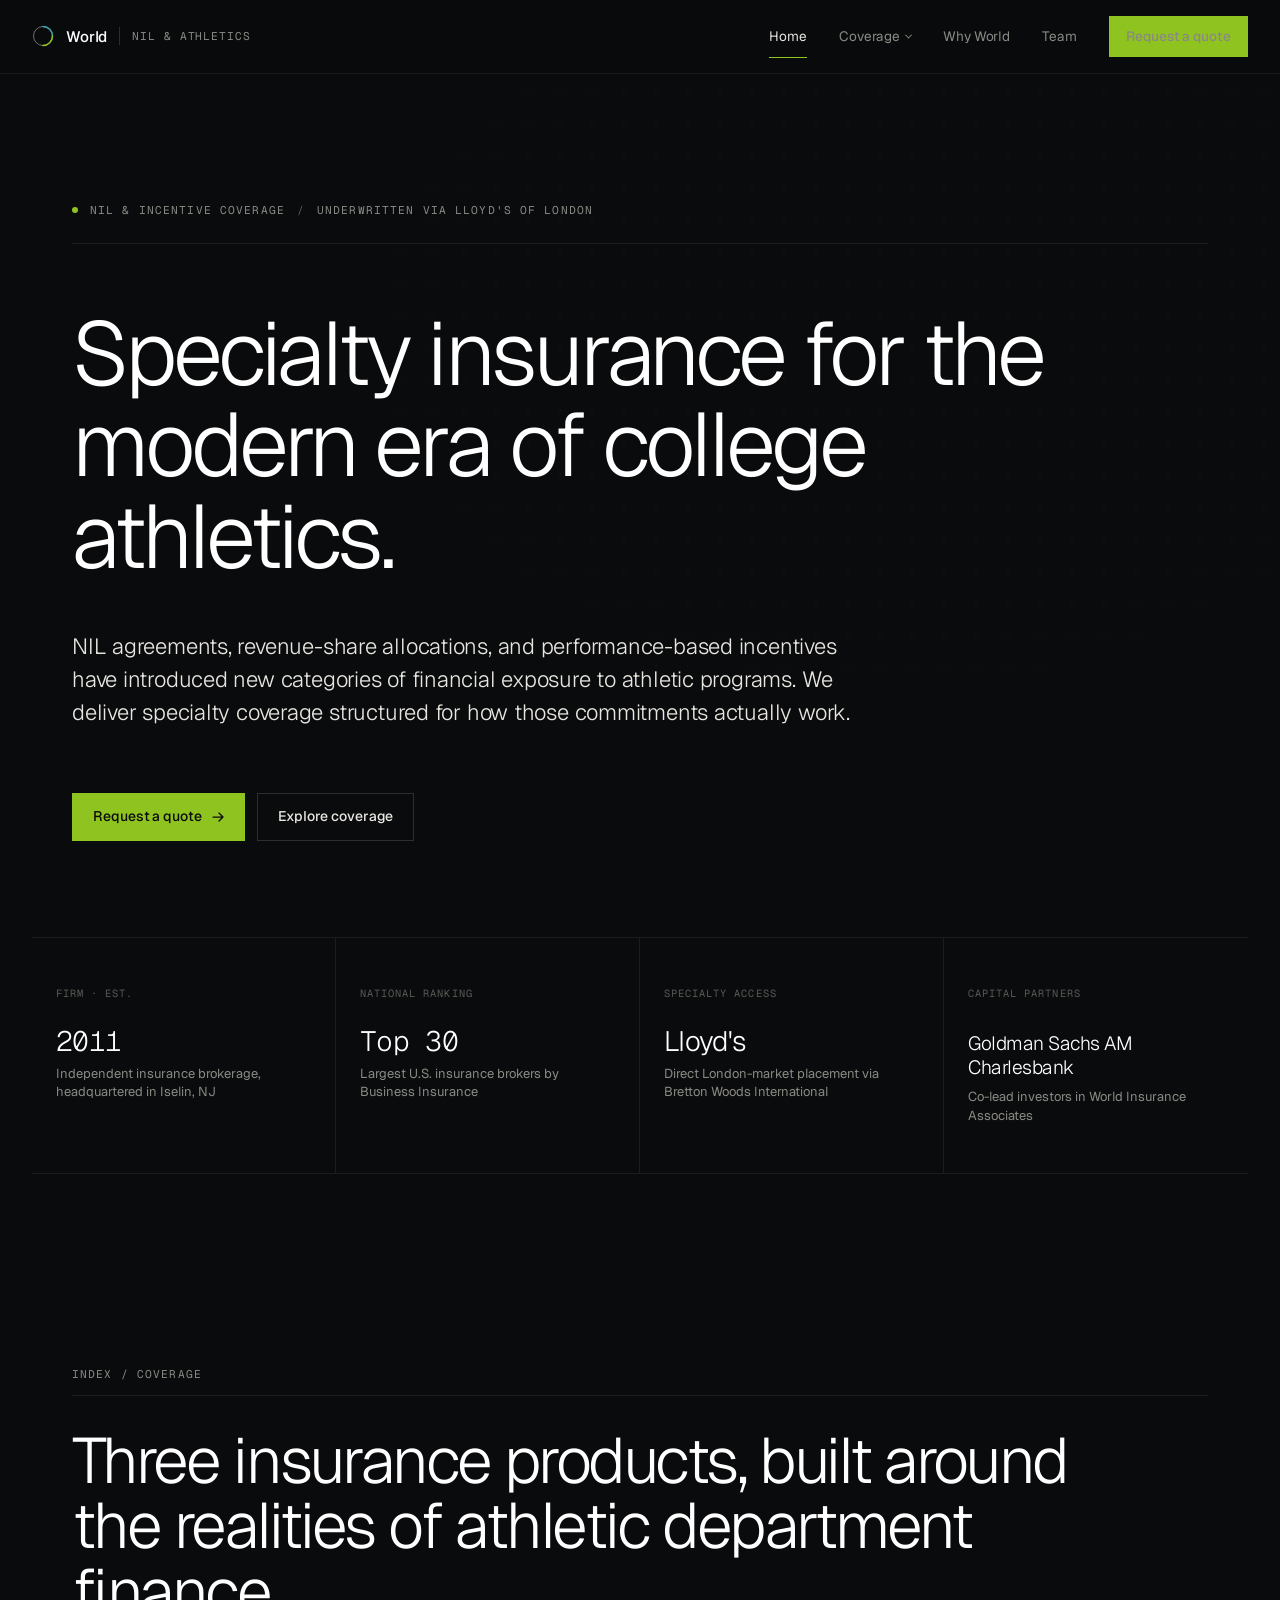
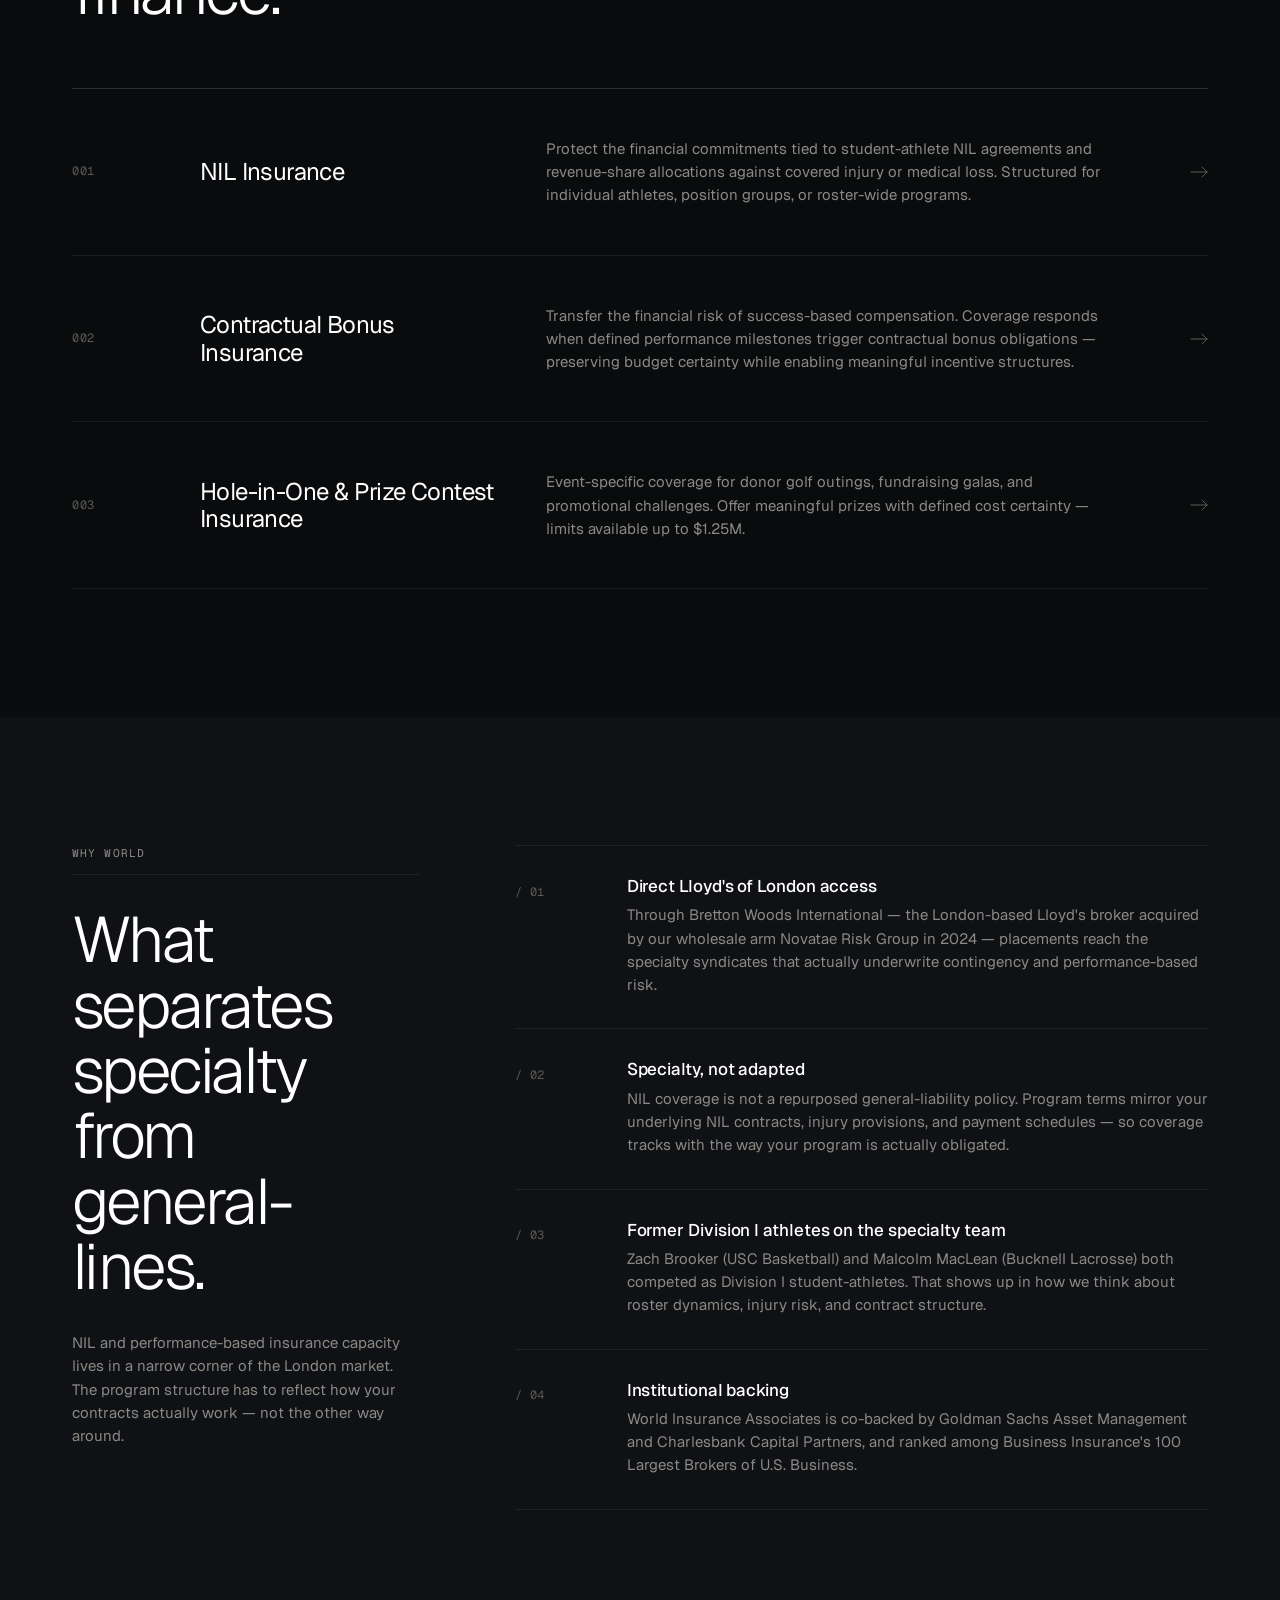
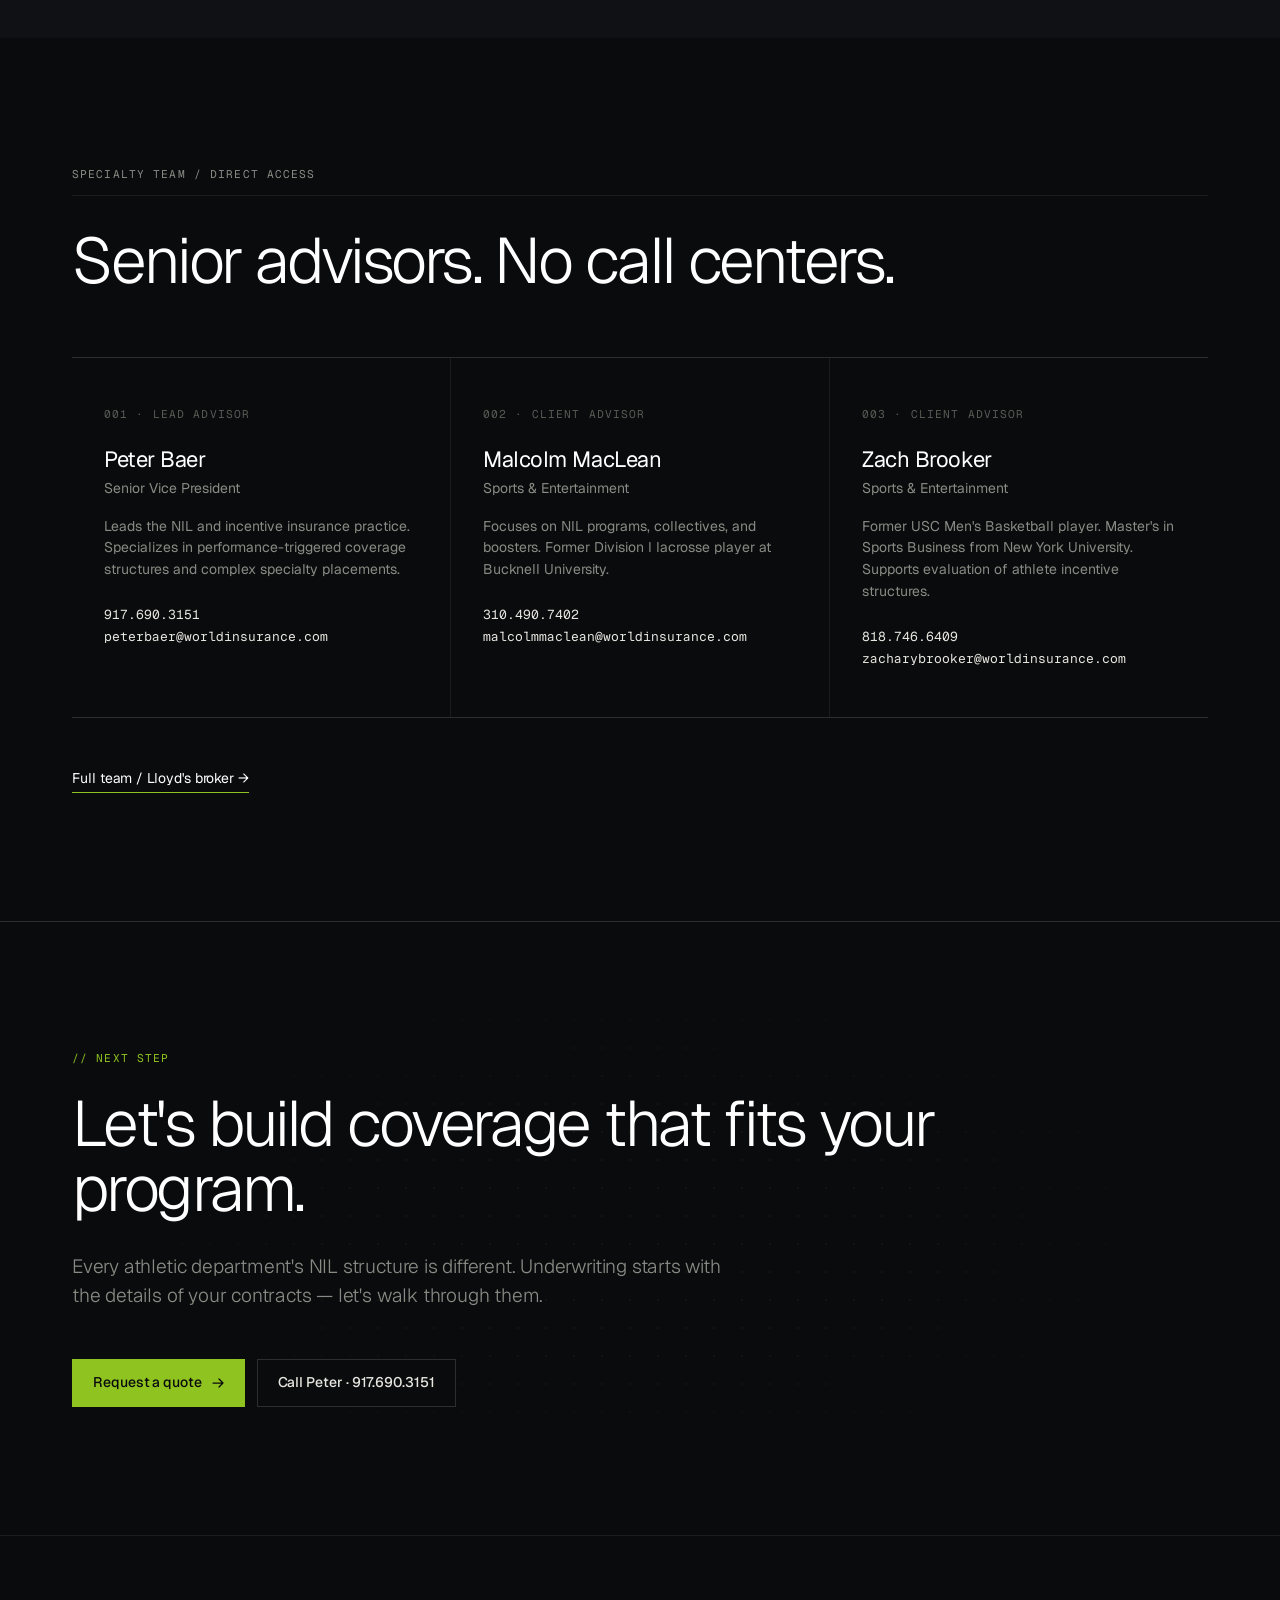
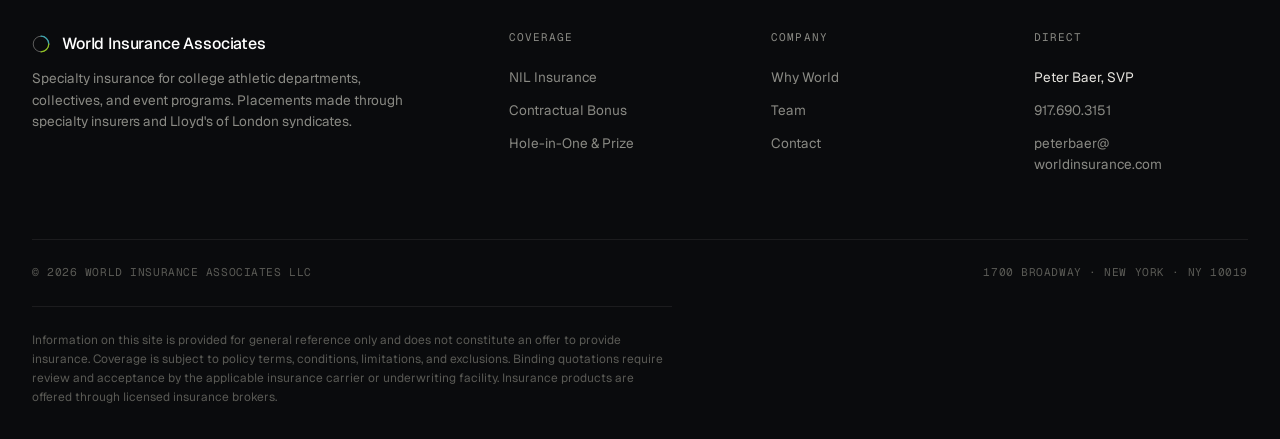
==== index.html @ d21ce5e3 "Add files via upload" ====
<!DOCTYPE html>
<html lang="en">
<head>
<meta charset="UTF-8">
<meta name="viewport" content="width=device-width, initial-scale=1.0">
<title>NIL &amp; Incentive Insurance for Athletic Departments / World</title>
<meta name="description" content="Specialty insurance for NIL agreements, revenue-share commitments, and performance-based incentives — underwritten through Lloyd's of London.">
<link rel="preconnect" href="https://fonts.googleapis.com">
<link rel="preconnect" href="https://fonts.gstatic.com" crossorigin>
<link href="https://fonts.googleapis.com/css2?family=Geist:wght@300;400;500;600&family=Geist+Mono:wght@400;500&display=swap" rel="stylesheet">
<link rel="stylesheet" href="styles.css">
</head>
<body>

<!-- ================= NAV ================= -->
<nav class="nav" id="nav">
  <div class="nav-inner">
    <a href="index.html" class="nav-logo">
      <svg class="mark" viewBox="0 0 22 22" xmlns="http://www.w3.org/2000/svg" aria-hidden="true">
        <circle cx="11" cy="11" r="9.5" fill="none" stroke="#E8E6E0" stroke-width="1" opacity="0.45"/>
        <path d="M11 1.5 a9.5 9.5 0 0 1 9.5 9.5" fill="none" stroke="#3DA4AE" stroke-width="1.5" stroke-linecap="round"/>
        <path d="M20.5 11 a9.5 9.5 0 0 1 -9.5 9.5" fill="none" stroke="#8FC320" stroke-width="1.5" stroke-linecap="round"/>
      </svg>
      <span>World</span>
      <span class="divider"></span>
      <span class="sub">NIL &amp; Athletics</span>
    </a>
    <div class="nav-menu">
      <a href="index.html" class="current">Home</a>
      <div class="nav-dropdown">
        <button>Coverage</button>
        <div class="nav-dropdown-menu">
          <a href="nil-insurance.html">
            <div class="item-mono">001</div>
            <span class="item-title">NIL Insurance</span>
            <span class="item-desc">For athletic departments &amp; collectives</span>
          </a>
          <a href="contractual-bonus.html">
            <div class="item-mono">002</div>
            <span class="item-title">Contractual Bonus</span>
            <span class="item-desc">Performance-triggered compensation</span>
          </a>
          <a href="prize-contest.html">
            <div class="item-mono">003</div>
            <span class="item-title">Hole-in-One &amp; Prize Contest</span>
            <span class="item-desc">Event-specific prize coverage</span>
          </a>
        </div>
      </div>
      <a href="why-world.html">Why World</a>
      <a href="team.html">Team</a>
      <a href="contact.html" class="btn btn-primary" style="padding:0.55rem 1rem">Request a quote</a>
    </div>
    <button class="nav-mobile-toggle" aria-label="Toggle menu" onclick="document.getElementById('nav').dataset.open = document.getElementById('nav').dataset.open === 'true' ? 'false' : 'true'">
      <span></span>
    </button>
  </div>
</nav>

<!-- ================= HERO ================= -->
<section class="hero">
  <div class="wrap">
    <div class="hero-meta reveal reveal-1">
      <span class="dot"></span>
      <span>NIL &amp; Incentive Coverage</span>
      <span class="divider">/</span>
      <span>Underwritten via Lloyd's of London</span>
    </div>

    <h1 class="reveal reveal-2">Specialty insurance for the modern era of college athletics.</h1>

    <p class="lead hero-lead reveal reveal-3">NIL agreements, revenue-share allocations, and performance-based incentives have introduced new categories of financial exposure to athletic programs. We deliver specialty coverage structured for how those commitments actually work.</p>

    <div class="hero-ctas reveal reveal-4">
      <a href="contact.html" class="btn btn-primary">
        Request a quote
        <svg class="arrow" viewBox="0 0 12 10" fill="none" xmlns="http://www.w3.org/2000/svg"><path d="M1 5H11M11 5L7 1M11 5L7 9" stroke="currentColor" stroke-width="1.25" stroke-linecap="round" stroke-linejoin="round"/></svg>
      </a>
      <a href="nil-insurance.html" class="btn btn-ghost">Explore coverage</a>
    </div>
  </div>
</section>

<!-- ================= STATS BAR ================= -->
<section style="padding-top:0; padding-bottom:var(--s-10)">
  <div class="wrap-wide">
    <div class="stats-bar">
      <div class="stat-cell">
        <div class="stat-label">Firm · Est.</div>
        <div class="stat-value mono">2011</div>
        <div class="stat-desc">Independent insurance brokerage, headquartered in Iselin, NJ</div>
      </div>
      <div class="stat-cell">
        <div class="stat-label">National ranking</div>
        <div class="stat-value mono">Top 30</div>
        <div class="stat-desc">Largest U.S. insurance brokers by Business Insurance</div>
      </div>
      <div class="stat-cell">
        <div class="stat-label">Specialty access</div>
        <div class="stat-value">Lloyd's</div>
        <div class="stat-desc">Direct London-market placement via Bretton Woods International</div>
      </div>
      <div class="stat-cell">
        <div class="stat-label">Capital partners</div>
        <div class="stat-value" style="font-size:1.2rem; line-height:1.25; padding-top:0.4rem">Goldman Sachs AM<br>Charlesbank</div>
        <div class="stat-desc" style="margin-top: var(--s-2)">Co-lead investors in World Insurance Associates</div>
      </div>
    </div>
  </div>
</section>

<!-- ================= PRODUCT INDEX ================= -->
<section>
  <div class="wrap">
    <div class="section-header">
      <span class="eyebrow">Index / Coverage</span>
      <h2>Three insurance products, built around the realities of athletic department finance.</h2>
    </div>

    <div class="product-index">
      <a href="nil-insurance.html" class="product-row">
        <div class="p-num">001</div>
        <h3>NIL Insurance</h3>
        <p>Protect the financial commitments tied to student-athlete NIL agreements and revenue-share allocations against covered injury or medical loss. Structured for individual athletes, position groups, or roster-wide programs.</p>
        <svg class="arrow" viewBox="0 0 18 12" fill="none" xmlns="http://www.w3.org/2000/svg"><path d="M1 6H17M17 6L12 1M17 6L12 11" stroke="currentColor" stroke-width="1" stroke-linecap="round" stroke-linejoin="round"/></svg>
      </a>

      <a href="contractual-bonus.html" class="product-row">
        <div class="p-num">002</div>
        <h3>Contractual Bonus Insurance</h3>
        <p>Transfer the financial risk of success-based compensation. Coverage responds when defined performance milestones trigger contractual bonus obligations — preserving budget certainty while enabling meaningful incentive structures.</p>
        <svg class="arrow" viewBox="0 0 18 12" fill="none" xmlns="http://www.w3.org/2000/svg"><path d="M1 6H17M17 6L12 1M17 6L12 11" stroke="currentColor" stroke-width="1" stroke-linecap="round" stroke-linejoin="round"/></svg>
      </a>

      <a href="prize-contest.html" class="product-row">
        <div class="p-num">003</div>
        <h3>Hole-in-One &amp; Prize Contest Insurance</h3>
        <p>Event-specific coverage for donor golf outings, fundraising galas, and promotional challenges. Offer meaningful prizes with defined cost certainty — limits available up to $1.25M.</p>
        <svg class="arrow" viewBox="0 0 18 12" fill="none" xmlns="http://www.w3.org/2000/svg"><path d="M1 6H17M17 6L12 1M17 6L12 11" stroke="currentColor" stroke-width="1" stroke-linecap="round" stroke-linejoin="round"/></svg>
      </a>
    </div>
  </div>
</section>

<!-- ================= WHY WORLD ================= -->
<section style="background: var(--bg-alt)">
  <div class="wrap">
    <div class="split">
      <div>
        <span class="eyebrow" style="display:block; margin-bottom:var(--s-6); padding-bottom:var(--s-3); border-bottom:1px solid var(--line)">Why World</span>
        <h2>What separates specialty from general-lines.</h2>
        <p class="prose prose-muted" style="margin-top:var(--s-6); max-width: 36ch">NIL and performance-based insurance capacity lives in a narrow corner of the London market. The program structure has to reflect how your contracts actually work — not the other way around.</p>
      </div>

      <ol class="feature-list">
        <li>
          <span class="num">/ 01</span>
          <div>
            <h4>Direct Lloyd's of London access</h4>
            <p>Through Bretton Woods International — the London-based Lloyd's broker acquired by our wholesale arm Novatae Risk Group in 2024 — placements reach the specialty syndicates that actually underwrite contingency and performance-based risk.</p>
          </div>
        </li>
        <li>
          <span class="num">/ 02</span>
          <div>
            <h4>Specialty, not adapted</h4>
            <p>NIL coverage is not a repurposed general-liability policy. Program terms mirror your underlying NIL contracts, injury provisions, and payment schedules — so coverage tracks with the way your program is actually obligated.</p>
          </div>
        </li>
        <li>
          <span class="num">/ 03</span>
          <div>
            <h4>Former Division I athletes on the specialty team</h4>
            <p>Zach Brooker (USC Basketball) and Malcolm MacLean (Bucknell Lacrosse) both competed as Division I student-athletes. That shows up in how we think about roster dynamics, injury risk, and contract structure.</p>
          </div>
        </li>
        <li>
          <span class="num">/ 04</span>
          <div>
            <h4>Institutional backing</h4>
            <p>World Insurance Associates is co-backed by Goldman Sachs Asset Management and Charlesbank Capital Partners, and ranked among Business Insurance's 100 Largest Brokers of U.S. Business.</p>
          </div>
        </li>
      </ol>
    </div>
  </div>
</section>

<!-- ================= TEAM ================= -->
<section>
  <div class="wrap">
    <div class="section-header">
      <span class="eyebrow">Specialty team / Direct access</span>
      <h2>Senior advisors. No call centers.</h2>
    </div>

    <div class="team-grid">
      <div class="team-card">
        <div class="role">001 · Lead advisor</div>
        <h4>Peter Baer</h4>
        <div class="team-title">Senior Vice President</div>
        <p>Leads the NIL and incentive insurance practice. Specializes in performance-triggered coverage structures and complex specialty placements.</p>
        <div class="contact">
          <span>917.690.3151</span>
          <a href="mailto:peterbaer@worldinsurance.com">peterbaer@worldinsurance.com</a>
        </div>
      </div>

      <div class="team-card">
        <div class="role">002 · Client advisor</div>
        <h4>Malcolm MacLean</h4>
        <div class="team-title">Sports &amp; Entertainment</div>
        <p>Focuses on NIL programs, collectives, and boosters. Former Division I lacrosse player at Bucknell University.</p>
        <div class="contact">
          <span>310.490.7402</span>
          <a href="mailto:malcolmmaclean@worldinsurance.com">malcolmmaclean@worldinsurance.com</a>
        </div>
      </div>

      <div class="team-card">
        <div class="role">003 · Client advisor</div>
        <h4>Zach Brooker</h4>
        <div class="team-title">Sports &amp; Entertainment</div>
        <p>Former USC Men's Basketball player. Master's in Sports Business from New York University. Supports evaluation of athlete incentive structures.</p>
        <div class="contact">
          <span>818.746.6409</span>
          <a href="mailto:zacharybrooker@worldinsurance.com">zacharybrooker@worldinsurance.com</a>
        </div>
      </div>
    </div>

    <div style="margin-top: var(--s-8)">
      <a href="team.html" class="btn btn-link">Full team / Lloyd's broker →</a>
    </div>
  </div>
</section>

<!-- ================= CTA PANEL ================= -->
<section class="cta-panel">
  <div class="wrap">
    <span class="eyebrow eyebrow-accent" style="display:block; margin-bottom:var(--s-5)">// Next step</span>
    <h2>Let's build coverage that fits your program.</h2>
    <p class="lead">Every athletic department's NIL structure is different. Underwriting starts with the details of your contracts — let's walk through them.</p>
    <div class="hero-ctas">
      <a href="contact.html" class="btn btn-primary">
        Request a quote
        <svg class="arrow" viewBox="0 0 12 10" fill="none" xmlns="http://www.w3.org/2000/svg"><path d="M1 5H11M11 5L7 1M11 5L7 9" stroke="currentColor" stroke-width="1.25" stroke-linecap="round" stroke-linejoin="round"/></svg>
      </a>
      <a href="tel:9176903151" class="btn btn-ghost">Call Peter · 917.690.3151</a>
    </div>
  </div>
</section>

<!-- ================= FOOTER ================= -->
<footer class="footer">
  <div class="wrap-wide">
    <div class="footer-grid">
      <div>
        <div class="footer-brand">
          <svg width="18" height="18" viewBox="0 0 22 22" xmlns="http://www.w3.org/2000/svg" aria-hidden="true">
            <circle cx="11" cy="11" r="9.5" fill="none" stroke="#E8E6E0" stroke-width="1" opacity="0.45"/>
            <path d="M11 1.5 a9.5 9.5 0 0 1 9.5 9.5" fill="none" stroke="#3DA4AE" stroke-width="1.5" stroke-linecap="round"/>
            <path d="M20.5 11 a9.5 9.5 0 0 1 -9.5 9.5" fill="none" stroke="#8FC320" stroke-width="1.5" stroke-linecap="round"/>
          </svg>
          World Insurance Associates
        </div>
        <p class="footer-brand-desc">Specialty insurance for college athletic departments, collectives, and event programs. Placements made through specialty insurers and Lloyd's of London syndicates.</p>
      </div>
      <div>
        <h5>Coverage</h5>
        <ul>
          <li><a href="nil-insurance.html">NIL Insurance</a></li>
          <li><a href="contractual-bonus.html">Contractual Bonus</a></li>
          <li><a href="prize-contest.html">Hole-in-One &amp; Prize</a></li>
        </ul>
      </div>
      <div>
        <h5>Company</h5>
        <ul>
          <li><a href="why-world.html">Why World</a></li>
          <li><a href="team.html">Team</a></li>
          <li><a href="contact.html">Contact</a></li>
        </ul>
      </div>
      <div>
        <h5>Direct</h5>
        <ul>
          <li>Peter Baer, SVP</li>
          <li><a href="tel:9176903151">917.690.3151</a></li>
          <li><a href="mailto:peterbaer@worldinsurance.com" style="word-break:break-all">peterbaer@<br>worldinsurance.com</a></li>
        </ul>
      </div>
    </div>

    <div class="footer-meta">
      <div>© <span id="year"></span> World Insurance Associates LLC</div>
      <div>1700 Broadway · New York · NY 10019</div>
    </div>

    <div class="footer-disclaimer">
      Information on this site is provided for general reference only and does not constitute an offer to provide insurance. Coverage is subject to policy terms, conditions, limitations, and exclusions. Binding quotations require review and acceptance by the applicable insurance carrier or underwriting facility. Insurance products are offered through licensed insurance brokers.
    </div>
  </div>
</footer>

<script>
  document.getElementById('year').textContent = new Date().getFullYear();
</script>

</body>
</html>
---- styles.css ----
/* ===========================================================
   NIL Insurance — Dark Technical Aesthetic
   Reference: Palantir / Vercel / modern operator consoles
   =========================================================== */

/* ---------- Design tokens ---------- */
:root {
  /* Backgrounds */
  --bg:        #0A0B0D;
  --bg-alt:    #101114;
  --bg-surface:#16181C;
  --bg-raised: #1D2024;

  /* Foreground */
  --fg:        #E8E6E0;
  --fg-strong: #FFFFFF;
  --fg-muted:  #8A8A84;
  --fg-dim:    #5A5A55;
  --fg-faint:  #3A3A36;

  /* Brand colors — World Insurance */
  --accent:     #8FC320;   /* World green (yellow-green accent) */
  --accent-dim: #6FA010;
  --accent-alt: #B8DE3E;   /* Lighter green for hovers */
  --navy:       #1F2C5C;   /* World navy */
  --navy-deep:  #152047;
  --teal:       #3DA4AE;   /* Teal from logo gradient */

  /* Lines */
  --line:        rgba(232, 230, 224, 0.08);
  --line-strong: rgba(232, 230, 224, 0.16);
  --line-accent: rgba(143, 195, 32, 0.3);

  /* Typography */
  --sans: 'Geist', -apple-system, BlinkMacSystemFont, 'Segoe UI', sans-serif;
  --mono: 'Geist Mono', ui-monospace, 'SF Mono', Consolas, monospace;

  /* Spacing */
  --s-1: 0.25rem;
  --s-2: 0.5rem;
  --s-3: 0.75rem;
  --s-4: 1rem;
  --s-5: 1.5rem;
  --s-6: 2rem;
  --s-8: 3rem;
  --s-10: 4rem;
  --s-12: 6rem;
  --s-16: 8rem;
  --s-20: 10rem;

  /* Layout */
  --max: 1440px;
  --content: 1200px;
  --prose: 680px;
}

/* ---------- Reset ---------- */
*, *::before, *::after {
  box-sizing: border-box;
  margin: 0;
  padding: 0;
}

html {
  font-size: 16px;
  scroll-behavior: smooth;
  -webkit-text-size-adjust: 100%;
}

body {
  font-family: var(--sans);
  font-feature-settings: "ss01", "ss03", "cv11";
  font-size: 0.9375rem;
  line-height: 1.55;
  color: var(--fg);
  background: var(--bg);
  -webkit-font-smoothing: antialiased;
  -moz-osx-font-smoothing: grayscale;
  overflow-x: hidden;
}

img, svg { display: block; max-width: 100%; height: auto; }
a { color: inherit; text-decoration: none; }
button { font: inherit; cursor: pointer; border: none; background: none; color: inherit; }
ul, ol { list-style: none; }

::selection { background: var(--accent); color: var(--bg); }

/* ---------- Typography ---------- */
h1, h2, h3, h4, h5, h6 {
  font-family: var(--sans);
  font-weight: 400;
  color: var(--fg-strong);
  line-height: 1.02;
  letter-spacing: -0.035em;
}

h1 {
  font-size: clamp(3rem, 7vw, 6.5rem);
  font-weight: 300;
  letter-spacing: -0.045em;
}

h2 {
  font-size: clamp(2.25rem, 5vw, 4.25rem);
  font-weight: 300;
  letter-spacing: -0.04em;
}

h3 {
  font-size: clamp(1.375rem, 2.25vw, 1.875rem);
  font-weight: 400;
  letter-spacing: -0.025em;
  line-height: 1.15;
}

h4 {
  font-size: 1.0625rem;
  font-weight: 500;
  letter-spacing: -0.005em;
  color: var(--fg-strong);
}

h5 {
  font-family: var(--mono);
  font-size: 0.6875rem;
  font-weight: 400;
  letter-spacing: 0.1em;
  text-transform: uppercase;
  color: var(--fg-muted);
}

p { color: var(--fg); }

/* Typographic utilities */
.eyebrow {
  font-family: var(--mono);
  font-size: 0.7rem;
  font-weight: 400;
  letter-spacing: 0.1em;
  text-transform: uppercase;
  color: var(--fg-muted);
}
.eyebrow-accent { color: var(--accent); }

.mono {
  font-family: var(--mono);
  font-feature-settings: "ss01", "ss02", "cv11";
}

.index {
  font-family: var(--mono);
  font-size: 0.75rem;
  letter-spacing: 0.05em;
  color: var(--fg-dim);
  font-variant-numeric: tabular-nums;
}

.lead {
  font-size: clamp(1.0625rem, 1.5vw, 1.25rem);
  line-height: 1.5;
  color: var(--fg);
  font-weight: 300;
  letter-spacing: -0.01em;
}

.prose p + p { margin-top: 1em; }
.prose p { max-width: var(--prose); color: var(--fg); }
.prose-muted { color: var(--fg-muted); }

/* ---------- Layout ---------- */
.wrap {
  width: 100%;
  max-width: var(--content);
  margin: 0 auto;
  padding: 0 var(--s-6);
}

.wrap-wide {
  width: 100%;
  max-width: var(--max);
  margin: 0 auto;
  padding: 0 var(--s-6);
}

section {
  padding: var(--s-16) 0;
  position: relative;
}

/* Hairline rules */
.rule {
  height: 1px;
  background: var(--line);
  border: 0;
}

/* Grid utilities */
.split {
  display: grid;
  grid-template-columns: minmax(0, 1fr) minmax(0, 2fr);
  gap: var(--s-12);
  align-items: start;
}
.split-meta {
  display: grid;
  grid-template-columns: minmax(0, 160px) minmax(0, 1fr);
  gap: var(--s-12);
  align-items: start;
}

/* ---------- Navigation ---------- */
.nav {
  position: sticky;
  top: 0;
  z-index: 100;
  background: rgba(10, 11, 13, 0.75);
  backdrop-filter: saturate(150%) blur(16px);
  -webkit-backdrop-filter: saturate(150%) blur(16px);
  border-bottom: 1px solid var(--line);
}

.nav-inner {
  max-width: var(--max);
  margin: 0 auto;
  padding: var(--s-4) var(--s-6);
  display: flex;
  align-items: center;
  justify-content: space-between;
  gap: var(--s-6);
}

.nav-logo {
  display: flex;
  align-items: center;
  gap: var(--s-3);
  color: var(--fg-strong);
  font-weight: 500;
  font-size: 0.95rem;
  letter-spacing: -0.01em;
}
.nav-logo .mark {
  width: 22px;
  height: 22px;
  flex-shrink: 0;
}
.nav-logo .divider {
  width: 1px;
  height: 18px;
  background: var(--line-strong);
}
.nav-logo .sub {
  font-family: var(--mono);
  font-size: 0.7rem;
  font-weight: 400;
  letter-spacing: 0.08em;
  text-transform: uppercase;
  color: var(--fg-muted);
}

.nav-menu {
  display: flex;
  align-items: center;
  gap: var(--s-6);
}

.nav-menu > a,
.nav-dropdown > button {
  font-size: 0.85rem;
  color: var(--fg-muted);
  padding: var(--s-2) 0;
  transition: color 150ms ease;
  position: relative;
  display: inline-flex;
  align-items: center;
  gap: 0.35rem;
  letter-spacing: -0.005em;
}
.nav-menu > a:hover,
.nav-dropdown > button:hover,
.nav-menu > a.current { color: var(--fg); }

.nav-menu > a.current::after {
  content: '';
  position: absolute;
  left: 0;
  right: 0;
  bottom: -3px;
  height: 1px;
  background: var(--accent);
}

.nav-dropdown {
  position: relative;
}
.nav-dropdown > button::after {
  content: '';
  width: 5px;
  height: 5px;
  border-right: 1px solid currentColor;
  border-bottom: 1px solid currentColor;
  transform: rotate(45deg) translate(-1px, -1px);
  transition: transform 150ms ease;
}
.nav-dropdown:hover > button::after {
  transform: rotate(-135deg) translate(-1px, -1px);
}

.nav-dropdown-menu {
  position: absolute;
  top: calc(100% + 8px);
  left: -1rem;
  min-width: 320px;
  background: var(--bg-surface);
  border: 1px solid var(--line-strong);
  padding: var(--s-2);
  opacity: 0;
  visibility: hidden;
  transform: translateY(-4px);
  transition: all 150ms ease;
}
.nav-dropdown:hover .nav-dropdown-menu {
  opacity: 1;
  visibility: visible;
  transform: translateY(0);
}
.nav-dropdown-menu a {
  display: block;
  padding: var(--s-3) var(--s-4);
  transition: background 120ms ease;
}
.nav-dropdown-menu a:hover { background: var(--bg-raised); }
.nav-dropdown-menu .item-mono {
  font-family: var(--mono);
  font-size: 0.65rem;
  letter-spacing: 0.08em;
  color: var(--fg-dim);
  text-transform: uppercase;
  margin-bottom: 3px;
}
.nav-dropdown-menu .item-title {
  color: var(--fg-strong);
  font-size: 0.9rem;
  font-weight: 500;
}
.nav-dropdown-menu .item-desc {
  display: block;
  font-size: 0.8rem;
  color: var(--fg-muted);
  margin-top: 2px;
}

.nav-mobile-toggle {
  display: none;
  width: 32px;
  height: 32px;
  color: var(--fg);
  align-items: center;
  justify-content: center;
}
.nav-mobile-toggle span,
.nav-mobile-toggle span::before,
.nav-mobile-toggle span::after {
  width: 20px;
  height: 1px;
  background: currentColor;
  display: block;
  position: relative;
}
.nav-mobile-toggle span::before,
.nav-mobile-toggle span::after {
  content: '';
  position: absolute;
  left: 0;
}
.nav-mobile-toggle span::before { top: -6px; }
.nav-mobile-toggle span::after { top: 6px; }

/* ---------- Buttons ---------- */
.btn {
  display: inline-flex;
  align-items: center;
  gap: 0.6rem;
  font-family: var(--sans);
  font-size: 0.875rem;
  font-weight: 500;
  letter-spacing: -0.005em;
  padding: 0.75rem 1.25rem;
  transition: all 180ms ease;
  white-space: nowrap;
  border: 1px solid transparent;
}

.btn-primary {
  background: var(--accent);
  color: var(--bg);
}
.btn-primary:hover {
  background: var(--fg-strong);
}

.btn-ghost {
  background: transparent;
  color: var(--fg);
  border-color: var(--line-strong);
}
.btn-ghost:hover {
  border-color: var(--fg);
  background: var(--bg-surface);
}

.btn-link {
  padding: 0;
  color: var(--fg-strong);
  border: 0;
  border-bottom: 1px solid var(--accent);
  padding-bottom: 2px;
  font-weight: 400;
  font-size: 0.875rem;
}
.btn-link:hover { color: var(--accent); }

.btn .arrow {
  width: 12px;
  height: 10px;
  transition: transform 180ms ease;
}
.btn:hover .arrow { transform: translateX(3px); }

/* ---------- Hero ---------- */
.hero {
  padding: var(--s-16) 0 var(--s-12);
  position: relative;
  overflow: hidden;
}

/* Dot grid background on hero */
.hero::before {
  content: '';
  position: absolute;
  inset: 0;
  background-image: radial-gradient(circle, rgba(232, 230, 224, 0.04) 1px, transparent 1px);
  background-size: 32px 32px;
  mask-image: radial-gradient(ellipse at 70% 30%, black 30%, transparent 70%);
  -webkit-mask-image: radial-gradient(ellipse at 70% 30%, black 30%, transparent 70%);
  pointer-events: none;
}

.hero > * { position: relative; }

.hero-meta {
  font-family: var(--mono);
  font-size: 0.7rem;
  letter-spacing: 0.1em;
  text-transform: uppercase;
  color: var(--fg-muted);
  display: flex;
  align-items: center;
  gap: var(--s-3);
  margin-bottom: var(--s-10);
  padding-bottom: var(--s-5);
  border-bottom: 1px solid var(--line);
}
.hero-meta .dot {
  width: 6px;
  height: 6px;
  background: var(--accent);
  border-radius: 50%;
}
.hero-meta .divider {
  color: var(--fg-dim);
}

.hero h1 {
  max-width: 18ch;
  margin-bottom: var(--s-8);
}

.hero-lead {
  max-width: 58ch;
  margin-bottom: var(--s-10);
  font-size: clamp(1.125rem, 1.75vw, 1.375rem);
}

.hero-ctas {
  display: flex;
  gap: var(--s-3);
  flex-wrap: wrap;
  align-items: center;
}

/* ---------- Section headers ---------- */
.section-header {
  margin-bottom: var(--s-10);
}
.section-header .eyebrow {
  display: block;
  margin-bottom: var(--s-6);
  padding-bottom: var(--s-3);
  border-bottom: 1px solid var(--line);
}
.section-header h2 {
  max-width: 24ch;
}

/* ---------- Data stats bar ---------- */
.stats-bar {
  display: grid;
  grid-template-columns: repeat(4, 1fr);
  border-top: 1px solid var(--line);
  border-bottom: 1px solid var(--line);
}
.stat-cell {
  padding: var(--s-8) var(--s-5);
  border-right: 1px solid var(--line);
}
.stat-cell:last-child { border-right: none; }
.stat-cell .stat-label {
  font-family: var(--mono);
  font-size: 0.65rem;
  letter-spacing: 0.1em;
  text-transform: uppercase;
  color: var(--fg-dim);
  margin-bottom: var(--s-5);
}
.stat-cell .stat-value {
  font-size: 1.75rem;
  font-weight: 300;
  color: var(--fg-strong);
  letter-spacing: -0.025em;
  line-height: 1.1;
  margin-bottom: var(--s-2);
}
.stat-cell .stat-desc {
  font-size: 0.8125rem;
  color: var(--fg-muted);
  line-height: 1.4;
}

/* ---------- Product index (Home coverage cards) ---------- */
.product-index {
  border-top: 1px solid var(--line-strong);
}
.product-row {
  display: grid;
  grid-template-columns: 80px 1fr 2fr auto;
  align-items: center;
  gap: var(--s-8);
  padding: var(--s-8) 0;
  border-bottom: 1px solid var(--line);
  transition: background 200ms ease;
  cursor: pointer;
}
.product-row:hover {
  background: var(--bg-alt);
}
.product-row .p-num {
  font-family: var(--mono);
  font-size: 0.75rem;
  color: var(--fg-dim);
  letter-spacing: 0.05em;
}
.product-row h3 {
  font-size: 1.5rem;
  font-weight: 400;
  color: var(--fg-strong);
  transition: color 200ms ease;
}
.product-row:hover h3 { color: var(--accent); }
.product-row p {
  color: var(--fg-muted);
  font-size: 0.9375rem;
  max-width: 56ch;
}
.product-row .arrow {
  width: 18px;
  height: 12px;
  color: var(--fg-dim);
  transition: all 200ms ease;
}
.product-row:hover .arrow {
  color: var(--accent);
  transform: translateX(4px);
}

/* ---------- Feature list (numbered) ---------- */
.feature-list {
  display: flex;
  flex-direction: column;
}
.feature-list li {
  padding: var(--s-6) 0;
  border-top: 1px solid var(--line);
  display: grid;
  grid-template-columns: 80px 1fr;
  gap: var(--s-6);
  align-items: start;
}
.feature-list li:last-child { border-bottom: 1px solid var(--line); }
.feature-list .num {
  font-family: var(--mono);
  font-size: 0.75rem;
  color: var(--fg-dim);
  letter-spacing: 0.05em;
  padding-top: 0.3rem;
}
.feature-list h4 {
  margin-bottom: var(--s-2);
}
.feature-list p {
  color: var(--fg-muted);
  font-size: 0.9375rem;
  max-width: 68ch;
}

/* ---------- Coverage data blocks ---------- */
.coverage-grid {
  display: grid;
  grid-template-columns: 1fr 1fr;
  gap: 1px;
  background: var(--line);
  border: 1px solid var(--line);
}
.coverage-block {
  background: var(--bg);
  padding: var(--s-8);
}
.coverage-block .eyebrow {
  display: block;
  margin-bottom: var(--s-4);
  color: var(--accent);
}
.coverage-block h3 {
  margin-bottom: var(--s-6);
}
.coverage-block ul {
  display: flex;
  flex-direction: column;
  gap: var(--s-4);
}
.coverage-block ul li {
  display: grid;
  grid-template-columns: 20px 1fr;
  gap: var(--s-3);
  font-size: 0.9375rem;
  color: var(--fg);
  line-height: 1.5;
}
.coverage-block ul li::before {
  content: '';
  width: 10px;
  height: 1px;
  background: var(--accent);
  margin-top: 0.7rem;
}

/* ---------- Limitations block (muted, no accent) ---------- */
.limitations {
  border: 1px solid var(--line-strong);
  padding: var(--s-8);
  background: var(--bg-alt);
}
.limitations .eyebrow { color: var(--fg-muted); margin-bottom: var(--s-4); display: block; }
.limitations h3 { margin-bottom: var(--s-5); }
.limitations-grid {
  display: grid;
  grid-template-columns: 1fr 1fr;
  gap: var(--s-3) var(--s-8);
}
.limitations-grid li {
  font-size: 0.9375rem;
  color: var(--fg-muted);
  padding-left: var(--s-4);
  position: relative;
}
.limitations-grid li::before {
  content: '—';
  position: absolute;
  left: 0;
  color: var(--fg-dim);
}

/* ---------- Team cards ---------- */
.team-grid {
  display: grid;
  grid-template-columns: repeat(3, 1fr);
  gap: 1px;
  background: var(--line);
  border-top: 1px solid var(--line);
  border-bottom: 1px solid var(--line);
}
.team-card {
  background: var(--bg);
  padding: var(--s-8) var(--s-6);
}
.team-card .role {
  font-family: var(--mono);
  font-size: 0.7rem;
  letter-spacing: 0.1em;
  text-transform: uppercase;
  color: var(--fg-dim);
  margin-bottom: var(--s-5);
}
.team-card h4 {
  font-size: 1.375rem;
  font-weight: 400;
  letter-spacing: -0.02em;
  margin-bottom: var(--s-2);
}
.team-card .team-title {
  color: var(--fg-muted);
  font-size: 0.875rem;
  margin-bottom: var(--s-4);
}
.team-card p {
  color: var(--fg-muted);
  font-size: 0.875rem;
  margin-bottom: var(--s-5);
  line-height: 1.55;
}
.team-card .contact {
  font-size: 0.8125rem;
  display: flex;
  flex-direction: column;
  gap: 2px;
  font-family: var(--mono);
  color: var(--fg);
}
.team-card .contact a:hover { color: var(--accent); }

/* ---------- CTA block ---------- */
.cta-panel {
  border-top: 1px solid var(--line-strong);
  padding: var(--s-16) 0;
  position: relative;
  overflow: hidden;
}
.cta-panel::before {
  content: '';
  position: absolute;
  inset: 0;
  background-image: radial-gradient(circle, rgba(143, 195, 32, 0.06) 1px, transparent 1px);
  background-size: 28px 28px;
  mask-image: radial-gradient(ellipse at center, black 30%, transparent 70%);
  -webkit-mask-image: radial-gradient(ellipse at center, black 30%, transparent 70%);
  pointer-events: none;
}
.cta-panel > * { position: relative; }
.cta-panel h2 {
  max-width: 22ch;
  margin-bottom: var(--s-6);
}
.cta-panel .lead {
  max-width: 52ch;
  margin-bottom: var(--s-8);
  color: var(--fg-muted);
}

/* ---------- Footer ---------- */
.footer {
  border-top: 1px solid var(--line);
  padding: var(--s-12) 0 var(--s-6);
  background: var(--bg);
  font-size: 0.85rem;
}
.footer a { color: var(--fg-muted); }
.footer a:hover { color: var(--fg-strong); }

.footer-grid {
  display: grid;
  grid-template-columns: 2fr 1fr 1fr 1fr;
  gap: var(--s-8);
  padding-bottom: var(--s-10);
  border-bottom: 1px solid var(--line);
  margin-bottom: var(--s-5);
}
.footer-grid h5 { margin-bottom: var(--s-5); }
.footer-grid ul { display: flex; flex-direction: column; gap: var(--s-3); }
.footer-brand {
  color: var(--fg-strong);
  font-size: 1rem;
  font-weight: 500;
  letter-spacing: -0.01em;
  margin-bottom: var(--s-3);
  display: flex;
  align-items: center;
  gap: var(--s-3);
}
.footer-brand-desc {
  color: var(--fg-muted);
  max-width: 42ch;
  line-height: 1.55;
}
.footer-meta {
  display: flex;
  justify-content: space-between;
  align-items: flex-start;
  flex-wrap: wrap;
  gap: var(--s-3);
  font-family: var(--mono);
  font-size: 0.7rem;
  letter-spacing: 0.05em;
  color: var(--fg-dim);
  text-transform: uppercase;
}
.footer-disclaimer {
  max-width: 80ch;
  font-size: 0.75rem;
  color: var(--fg-dim);
  line-height: 1.6;
  margin-top: var(--s-5);
  padding-top: var(--s-5);
  border-top: 1px solid var(--line);
}

/* ---------- Entry animations ---------- */
@media (prefers-reduced-motion: no-preference) {
  .reveal {
    opacity: 0;
    transform: translateY(12px);
    animation: reveal 800ms cubic-bezier(0.22, 1, 0.36, 1) forwards;
  }
  .reveal-1 { animation-delay: 0ms; }
  .reveal-2 { animation-delay: 80ms; }
  .reveal-3 { animation-delay: 160ms; }
  .reveal-4 { animation-delay: 240ms; }
  .reveal-5 { animation-delay: 320ms; }

  @keyframes reveal {
    to { opacity: 1; transform: translateY(0); }
  }
}

/* ---------- Responsive ---------- */
@media (max-width: 980px) {
  .split, .split-meta { grid-template-columns: 1fr; gap: var(--s-8); }
  .stats-bar { grid-template-columns: 1fr 1fr; }
  .stat-cell:nth-child(2) { border-right: none; }
  .stat-cell:nth-child(1), .stat-cell:nth-child(2) { border-bottom: 1px solid var(--line); }
  .product-row { grid-template-columns: 60px 1fr auto; }
  .product-row p { grid-column: 2 / 3; color: var(--fg-muted); margin-top: var(--s-2); }
  .coverage-grid, .limitations-grid, .team-grid { grid-template-columns: 1fr; }
  .footer-grid { grid-template-columns: 1fr 1fr; }
  .footer-grid > :first-child { grid-column: 1 / -1; }
}

@media (max-width: 720px) {
  section { padding: var(--s-12) 0; }
  .nav-menu { display: none; }
  .nav-mobile-toggle { display: flex; }
  .nav-logo .sub { display: none; }
  .hero { padding: var(--s-10) 0 var(--s-10); }
  .stats-bar { grid-template-columns: 1fr; }
  .stat-cell { border-right: none !important; border-bottom: 1px solid var(--line); }
  .stat-cell:last-child { border-bottom: none; }
  .team-grid { grid-template-columns: 1fr; }
  .footer-grid { grid-template-columns: 1fr; }
  .hero-ctas { flex-direction: column; align-items: stretch; }
  .hero-ctas .btn { justify-content: center; }
  .product-row { grid-template-columns: 1fr; gap: var(--s-2); padding: var(--s-6) 0; }
  .product-row .arrow { display: none; }
  .feature-list li { grid-template-columns: 1fr; gap: var(--s-2); }
  h1 { font-size: clamp(2.5rem, 10vw, 4rem) !important; }
}

/* Mobile menu open state */
.nav[data-open="true"] .nav-menu {
  display: flex;
  position: absolute;
  top: 100%;
  left: 0;
  right: 0;
  flex-direction: column;
  background: var(--bg);
  border-bottom: 1px solid var(--line);
  padding: var(--s-4) var(--s-6);
  gap: 0;
  align-items: stretch;
}
.nav[data-open="true"] .nav-menu > a,
.nav[data-open="true"] .nav-dropdown > button {
  padding: var(--s-3) 0;
  border-bottom: 1px solid var(--line);
}
.nav[data-open="true"] .nav-dropdown-menu {
  position: static;
  opacity: 1;
  visibility: visible;
  transform: none;
  border: none;
  background: transparent;
  padding: 0 0 var(--s-3) var(--s-4);
}
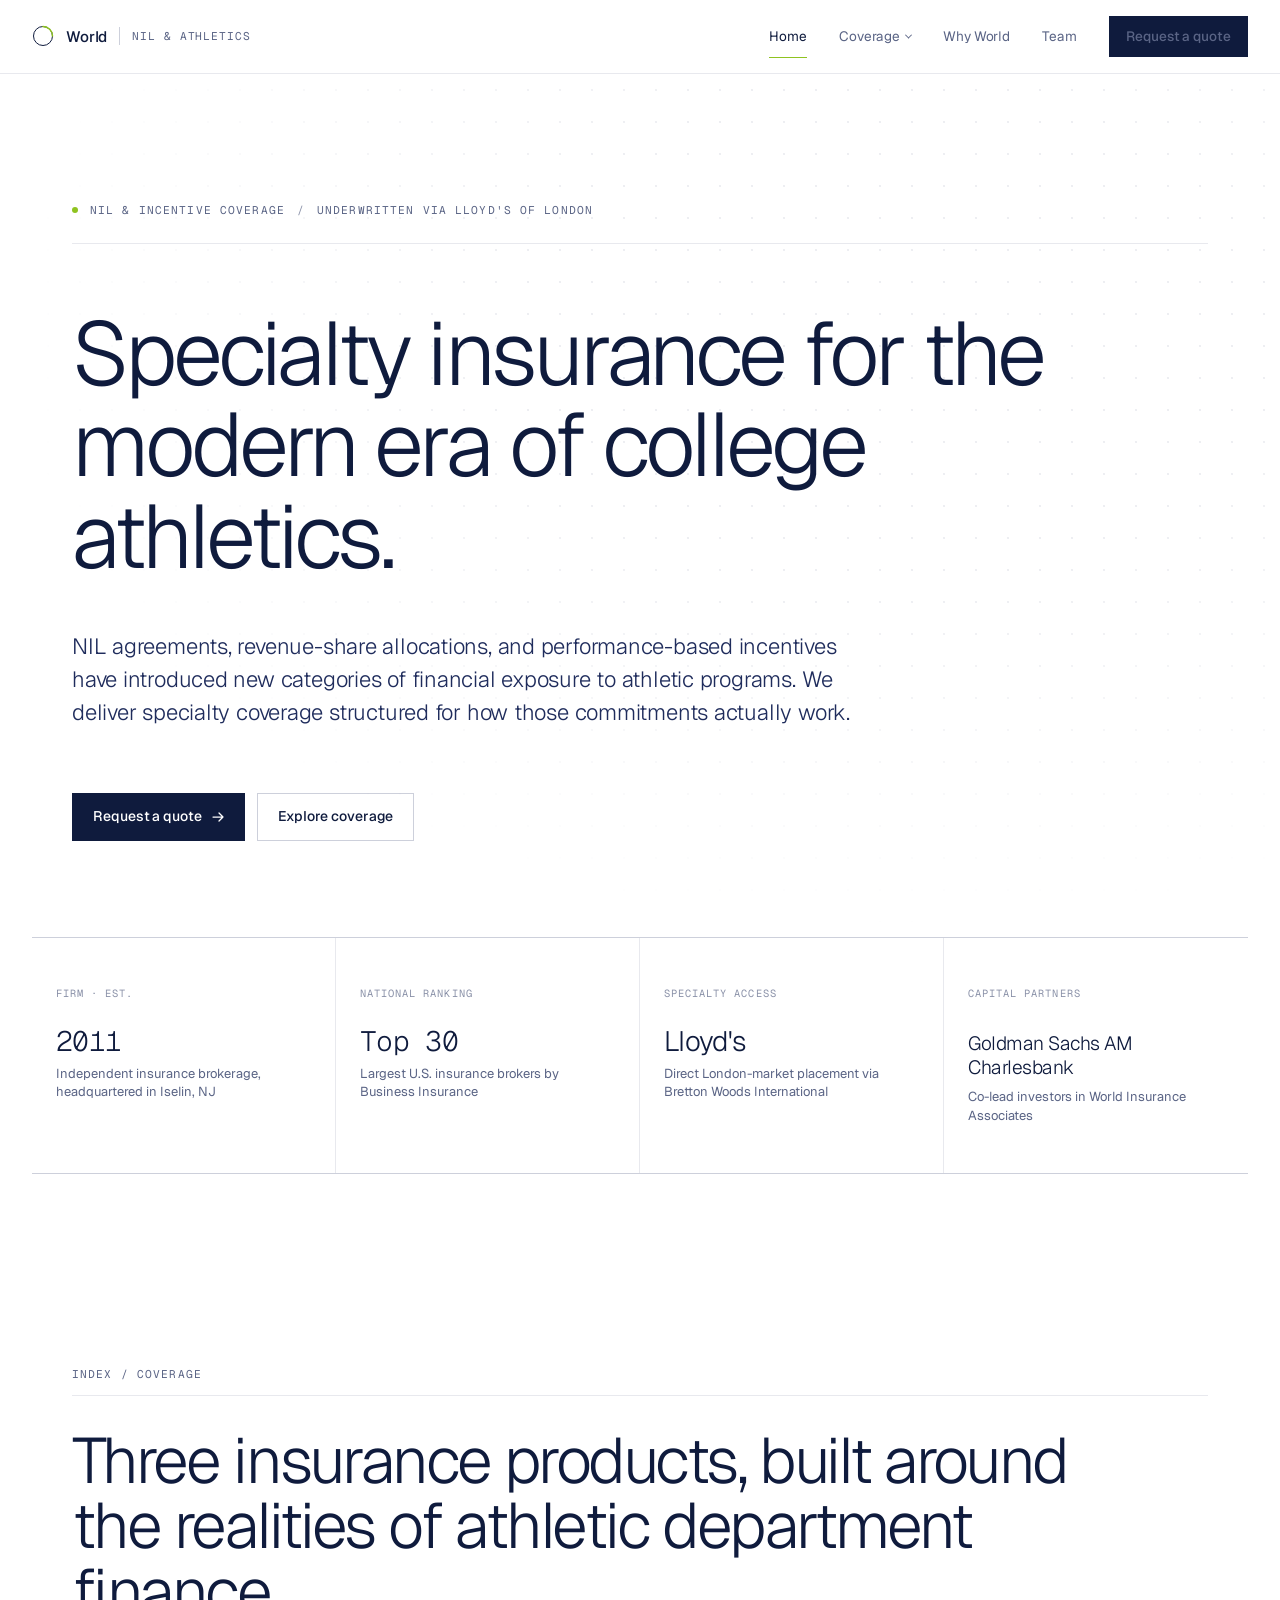
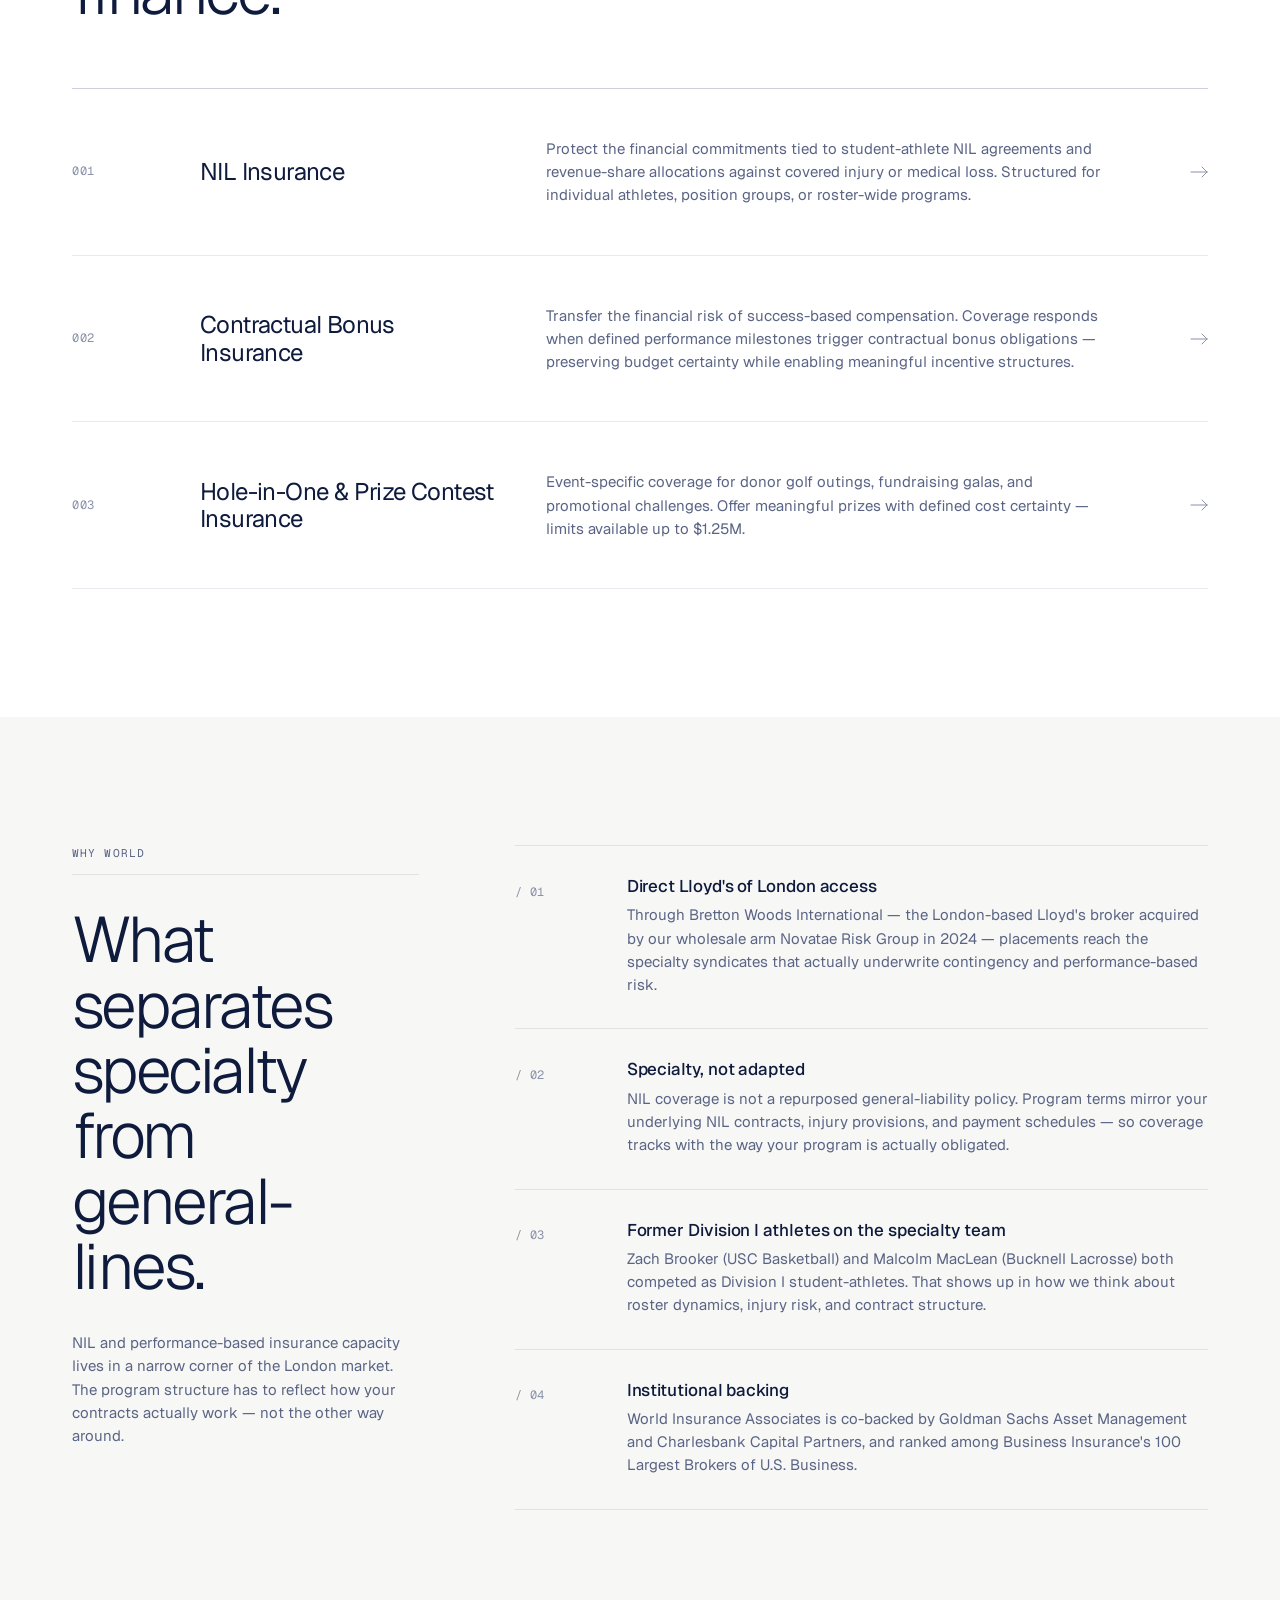
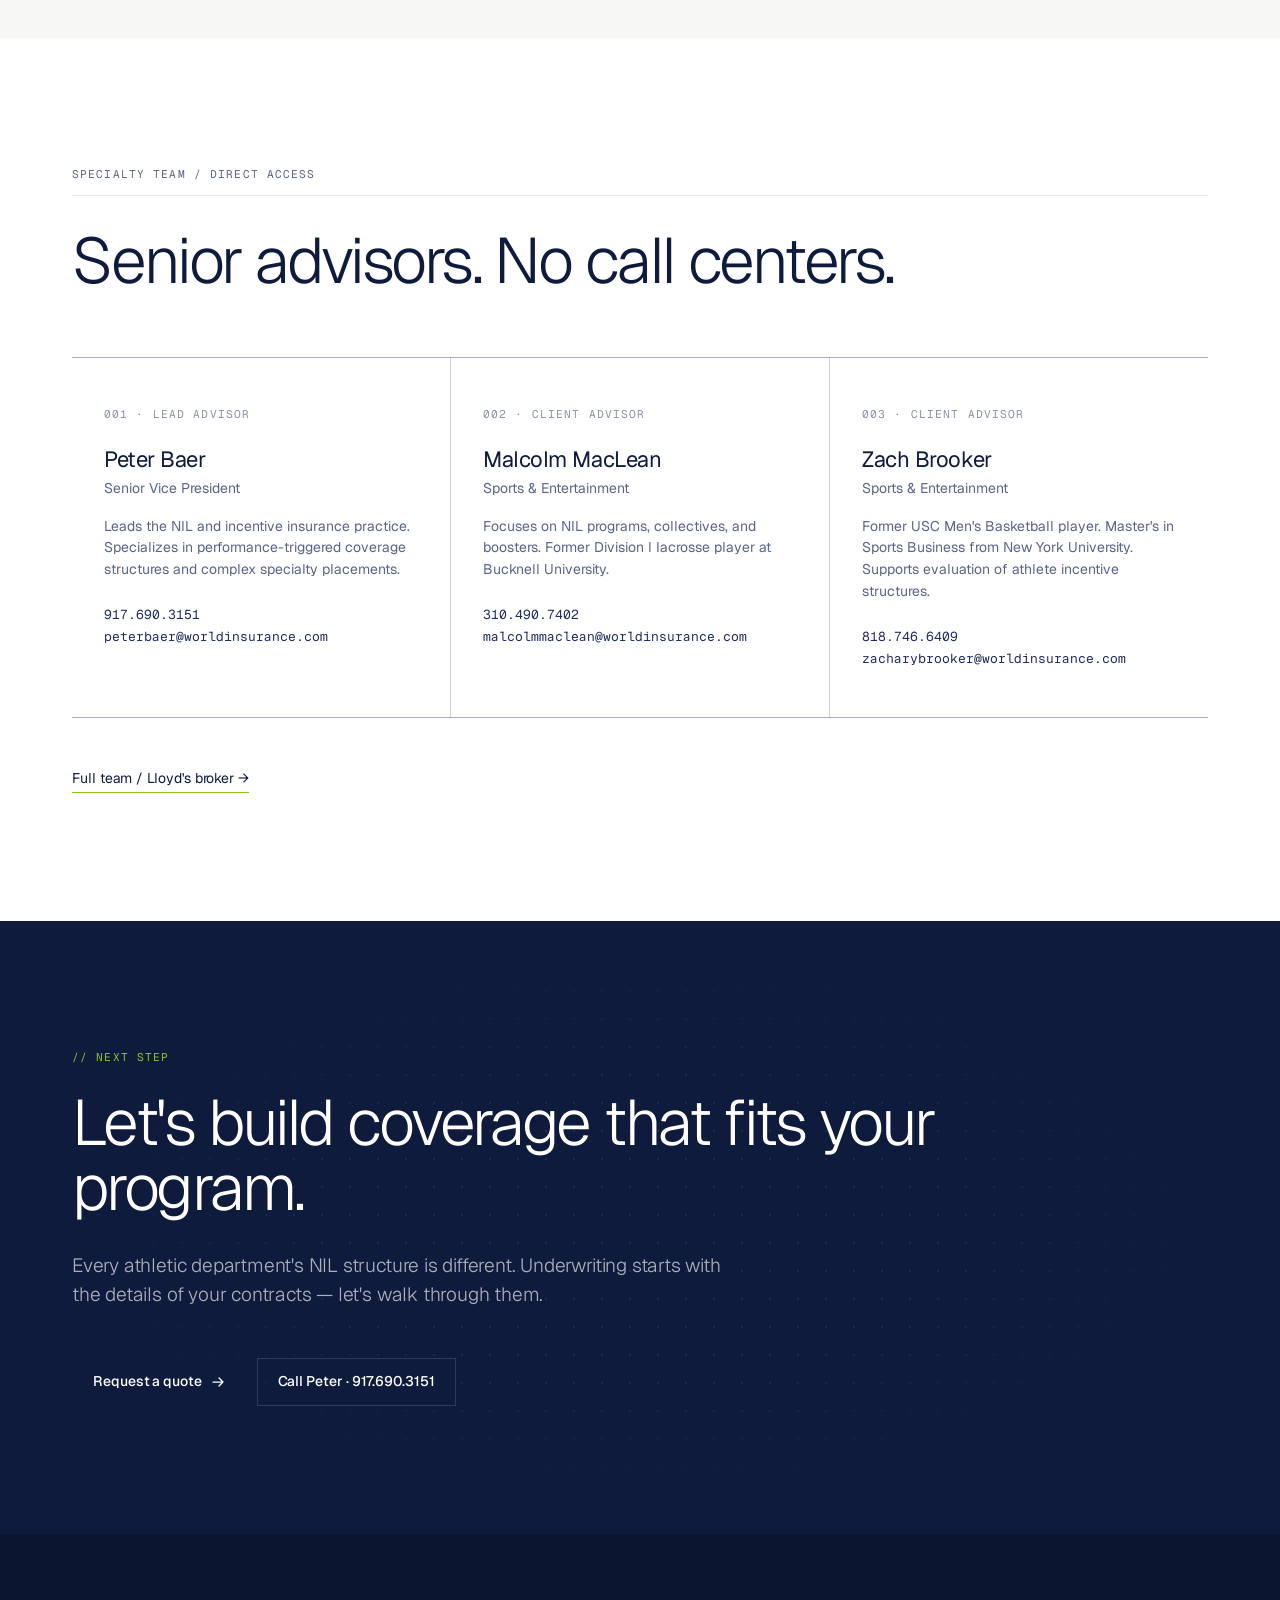
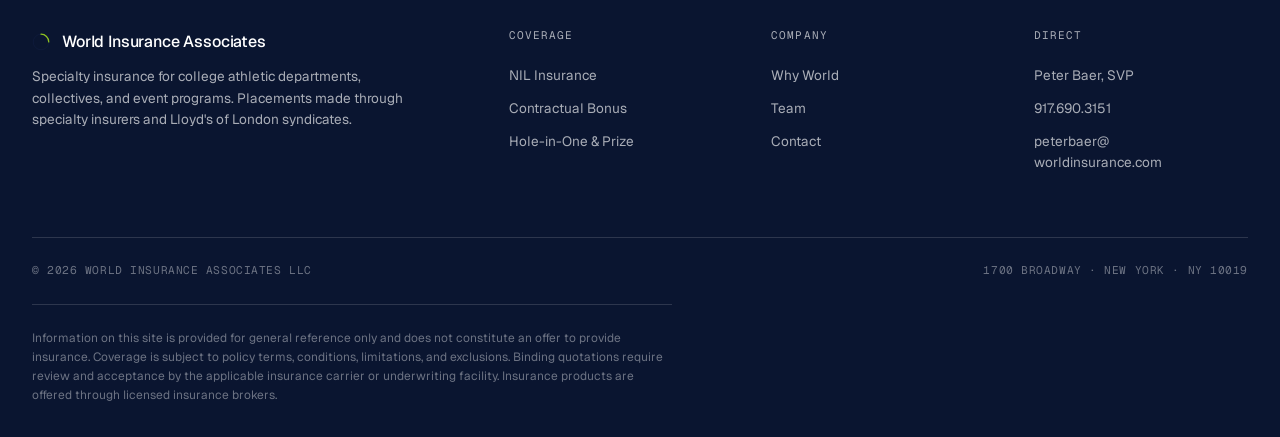
==== commit 7b1fe087: "Add files via upload" ====
--- a/index.html
+++ b/index.html
@@ -17,9 +17,8 @@
   <div class="nav-inner">
     <a href="index.html" class="nav-logo">
       <svg class="mark" viewBox="0 0 22 22" xmlns="http://www.w3.org/2000/svg" aria-hidden="true">
-        <circle cx="11" cy="11" r="9.5" fill="none" stroke="#E8E6E0" stroke-width="1" opacity="0.45"/>
-        <path d="M11 1.5 a9.5 9.5 0 0 1 9.5 9.5" fill="none" stroke="#3DA4AE" stroke-width="1.5" stroke-linecap="round"/>
-        <path d="M20.5 11 a9.5 9.5 0 0 1 -9.5 9.5" fill="none" stroke="#8FC320" stroke-width="1.5" stroke-linecap="round"/>
+        <circle cx="11" cy="11" r="9.5" fill="none" stroke="#0F1B3D" stroke-width="1"/>
+        <path d="M11 1.5 a9.5 9.5 0 0 1 9.5 9.5" fill="none" stroke="#8FC320" stroke-width="1.5" stroke-linecap="round"/>
       </svg>
       <span>World</span>
       <span class="divider"></span>
@@ -258,9 +257,8 @@
       <div>
         <div class="footer-brand">
           <svg width="18" height="18" viewBox="0 0 22 22" xmlns="http://www.w3.org/2000/svg" aria-hidden="true">
-            <circle cx="11" cy="11" r="9.5" fill="none" stroke="#E8E6E0" stroke-width="1" opacity="0.45"/>
-            <path d="M11 1.5 a9.5 9.5 0 0 1 9.5 9.5" fill="none" stroke="#3DA4AE" stroke-width="1.5" stroke-linecap="round"/>
-            <path d="M20.5 11 a9.5 9.5 0 0 1 -9.5 9.5" fill="none" stroke="#8FC320" stroke-width="1.5" stroke-linecap="round"/>
+            <circle cx="11" cy="11" r="9.5" fill="none" stroke="#0F1B3D" stroke-width="1"/>
+            <path d="M11 1.5 a9.5 9.5 0 0 1 9.5 9.5" fill="none" stroke="#8FC320" stroke-width="1.5" stroke-linecap="round"/>
           </svg>
           World Insurance Associates
         </div>
--- a/styles.css
+++ b/styles.css
@@ -1,35 +1,44 @@
 /* ===========================================================
-   NIL Insurance — Dark Technical Aesthetic
-   Reference: Palantir / Vercel / modern operator consoles
+   NIL Insurance — Light theme
+   White background · World navy · World green accent
+   Dark CTA + footer for contrast
    =========================================================== */
 
 /* ---------- Design tokens ---------- */
 :root {
   /* Backgrounds */
-  --bg:        #0A0B0D;
-  --bg-alt:    #101114;
-  --bg-surface:#16181C;
-  --bg-raised: #1D2024;
-
-  /* Foreground */
-  --fg:        #E8E6E0;
-  --fg-strong: #FFFFFF;
-  --fg-muted:  #8A8A84;
-  --fg-dim:    #5A5A55;
-  --fg-faint:  #3A3A36;
+  --bg:        #FFFFFF;
+  --bg-alt:    #F7F7F5;
+  --bg-surface:#F2F2EF;
+  --bg-raised: #ECECE8;
+
+  /* Dark sections (CTA + footer) */
+  --bg-dark:       #0F1B3D;
+  --bg-dark-deep:  #0A1530;
+
+  /* Text colors (on light bg) */
+  --fg:        #1F2C5C;   /* World navy — body text */
+  --fg-strong: #0F1B3D;   /* World navy deep — headlines */
+  --fg-muted:  #5A6485;
+  --fg-dim:    #8A91A8;
+  --fg-faint:  #C5C8D4;
+
+  /* Text colors (on dark bg) */
+  --fg-dark:        #FFFFFF;
+  --fg-dark-muted:  rgba(255, 255, 255, 0.65);
+  --fg-dark-dim:    rgba(255, 255, 255, 0.4);
 
   /* Brand colors — World Insurance */
-  --accent:     #8FC320;   /* World green (yellow-green accent) */
+  --accent:     #8FC320;   /* World green */
   --accent-dim: #6FA010;
-  --accent-alt: #B8DE3E;   /* Lighter green for hovers */
-  --navy:       #1F2C5C;   /* World navy */
-  --navy-deep:  #152047;
-  --teal:       #3DA4AE;   /* Teal from logo gradient */
+  --accent-alt: #A8D946;
+  --navy:       #1F2C5C;
+  --navy-deep:  #0F1B3D;
 
   /* Lines */
-  --line:        rgba(232, 230, 224, 0.08);
-  --line-strong: rgba(232, 230, 224, 0.16);
-  --line-accent: rgba(143, 195, 32, 0.3);
+  --line:        rgba(31, 44, 92, 0.10);
+  --line-strong: rgba(31, 44, 92, 0.22);
+  --line-dark:   rgba(255, 255, 255, 0.14);
 
   /* Typography */
   --sans: 'Geist', -apple-system, BlinkMacSystemFont, 'Segoe UI', sans-serif;
@@ -84,7 +93,7 @@
 button { font: inherit; cursor: pointer; border: none; background: none; color: inherit; }
 ul, ol { list-style: none; }
 
-::selection { background: var(--accent); color: var(--bg); }
+::selection { background: var(--accent); color: var(--navy-deep); }
 
 /* ---------- Typography ---------- */
 h1, h2, h3, h4, h5, h6 {
@@ -141,7 +150,7 @@
   text-transform: uppercase;
   color: var(--fg-muted);
 }
-.eyebrow-accent { color: var(--accent); }
+.eyebrow-accent { color: var(--accent-dim); }
 
 .mono {
   font-family: var(--mono);
@@ -188,14 +197,12 @@
   position: relative;
 }
 
-/* Hairline rules */
 .rule {
   height: 1px;
   background: var(--line);
   border: 0;
 }
 
-/* Grid utilities */
 .split {
   display: grid;
   grid-template-columns: minmax(0, 1fr) minmax(0, 2fr);
@@ -214,7 +221,7 @@
   position: sticky;
   top: 0;
   z-index: 100;
-  background: rgba(10, 11, 13, 0.75);
+  background: rgba(255, 255, 255, 0.85);
   backdrop-filter: saturate(150%) blur(16px);
   -webkit-backdrop-filter: saturate(150%) blur(16px);
   border-bottom: 1px solid var(--line);
@@ -278,7 +285,7 @@
 }
 .nav-menu > a:hover,
 .nav-dropdown > button:hover,
-.nav-menu > a.current { color: var(--fg); }
+.nav-menu > a.current { color: var(--fg-strong); }
 
 .nav-menu > a.current::after {
   content: '';
@@ -311,13 +318,14 @@
   top: calc(100% + 8px);
   left: -1rem;
   min-width: 320px;
-  background: var(--bg-surface);
+  background: var(--bg);
   border: 1px solid var(--line-strong);
   padding: var(--s-2);
   opacity: 0;
   visibility: hidden;
   transform: translateY(-4px);
   transition: all 150ms ease;
+  box-shadow: 0 10px 40px -10px rgba(15, 27, 61, 0.15);
 }
 .nav-dropdown:hover .nav-dropdown-menu {
   opacity: 1;
@@ -329,7 +337,7 @@
   padding: var(--s-3) var(--s-4);
   transition: background 120ms ease;
 }
-.nav-dropdown-menu a:hover { background: var(--bg-raised); }
+.nav-dropdown-menu a:hover { background: var(--bg-surface); }
 .nav-dropdown-menu .item-mono {
   font-family: var(--mono);
   font-size: 0.65rem;
@@ -354,7 +362,7 @@
   display: none;
   width: 32px;
   height: 32px;
-  color: var(--fg);
+  color: var(--fg-strong);
   align-items: center;
   justify-content: center;
 }
@@ -392,21 +400,32 @@
 }
 
 .btn-primary {
+  background: var(--navy-deep);
+  color: #FFFFFF;
+}
+.btn-primary:hover {
   background: var(--accent);
-  color: var(--bg);
-}
-.btn-primary:hover {
-  background: var(--fg-strong);
+  color: var(--navy-deep);
+}
+
+.btn-accent {
+  background: var(--accent);
+  color: var(--navy-deep);
+}
+.btn-accent:hover {
+  background: var(--navy-deep);
+  color: #FFFFFF;
 }
 
 .btn-ghost {
   background: transparent;
-  color: var(--fg);
+  color: var(--fg-strong);
   border-color: var(--line-strong);
 }
 .btn-ghost:hover {
-  border-color: var(--fg);
-  background: var(--bg-surface);
+  border-color: var(--fg-strong);
+  background: var(--fg-strong);
+  color: #FFFFFF;
 }
 
 .btn-link {
@@ -418,7 +437,7 @@
   font-weight: 400;
   font-size: 0.875rem;
 }
-.btn-link:hover { color: var(--accent); }
+.btn-link:hover { color: var(--accent-dim); }
 
 .btn .arrow {
   width: 12px;
@@ -434,12 +453,11 @@
   overflow: hidden;
 }
 
-/* Dot grid background on hero */
 .hero::before {
   content: '';
   position: absolute;
   inset: 0;
-  background-image: radial-gradient(circle, rgba(232, 230, 224, 0.04) 1px, transparent 1px);
+  background-image: radial-gradient(circle, rgba(31, 44, 92, 0.08) 1px, transparent 1px);
   background-size: 32px 32px;
   mask-image: radial-gradient(ellipse at 70% 30%, black 30%, transparent 70%);
   -webkit-mask-image: radial-gradient(ellipse at 70% 30%, black 30%, transparent 70%);
@@ -507,8 +525,8 @@
 .stats-bar {
   display: grid;
   grid-template-columns: repeat(4, 1fr);
-  border-top: 1px solid var(--line);
-  border-bottom: 1px solid var(--line);
+  border-top: 1px solid var(--line-strong);
+  border-bottom: 1px solid var(--line-strong);
 }
 .stat-cell {
   padding: var(--s-8) var(--s-5);
@@ -537,7 +555,7 @@
   line-height: 1.4;
 }
 
-/* ---------- Product index (Home coverage cards) ---------- */
+/* ---------- Product index ---------- */
 .product-index {
   border-top: 1px solid var(--line-strong);
 }
@@ -566,7 +584,7 @@
   color: var(--fg-strong);
   transition: color 200ms ease;
 }
-.product-row:hover h3 { color: var(--accent); }
+.product-row:hover h3 { color: var(--accent-dim); }
 .product-row p {
   color: var(--fg-muted);
   font-size: 0.9375rem;
@@ -579,11 +597,11 @@
   transition: all 200ms ease;
 }
 .product-row:hover .arrow {
-  color: var(--accent);
+  color: var(--accent-dim);
   transform: translateX(4px);
 }
 
-/* ---------- Feature list (numbered) ---------- */
+/* ---------- Feature list ---------- */
 .feature-list {
   display: flex;
   flex-direction: column;
@@ -618,8 +636,8 @@
   display: grid;
   grid-template-columns: 1fr 1fr;
   gap: 1px;
-  background: var(--line);
-  border: 1px solid var(--line);
+  background: var(--line-strong);
+  border: 1px solid var(--line-strong);
 }
 .coverage-block {
   background: var(--bg);
@@ -628,7 +646,7 @@
 .coverage-block .eyebrow {
   display: block;
   margin-bottom: var(--s-4);
-  color: var(--accent);
+  color: var(--accent-dim);
 }
 .coverage-block h3 {
   margin-bottom: var(--s-6);
@@ -654,11 +672,11 @@
   margin-top: 0.7rem;
 }
 
-/* ---------- Limitations block (muted, no accent) ---------- */
+/* ---------- Limitations block ---------- */
 .limitations {
   border: 1px solid var(--line-strong);
   padding: var(--s-8);
-  background: var(--bg-alt);
+  background: var(--bg);
 }
 .limitations .eyebrow { color: var(--fg-muted); margin-bottom: var(--s-4); display: block; }
 .limitations h3 { margin-bottom: var(--s-5); }
@@ -685,9 +703,9 @@
   display: grid;
   grid-template-columns: repeat(3, 1fr);
   gap: 1px;
-  background: var(--line);
-  border-top: 1px solid var(--line);
-  border-bottom: 1px solid var(--line);
+  background: var(--line-strong);
+  border-top: 1px solid var(--line-strong);
+  border-bottom: 1px solid var(--line-strong);
 }
 .team-card {
   background: var(--bg);
@@ -726,20 +744,21 @@
   font-family: var(--mono);
   color: var(--fg);
 }
-.team-card .contact a:hover { color: var(--accent); }
-
-/* ---------- CTA block ---------- */
+.team-card .contact a:hover { color: var(--accent-dim); }
+
+/* ---------- CTA panel (DARK on light site) ---------- */
 .cta-panel {
-  border-top: 1px solid var(--line-strong);
   padding: var(--s-16) 0;
   position: relative;
   overflow: hidden;
+  background: var(--bg-dark);
+  color: #FFFFFF;
 }
 .cta-panel::before {
   content: '';
   position: absolute;
   inset: 0;
-  background-image: radial-gradient(circle, rgba(143, 195, 32, 0.06) 1px, transparent 1px);
+  background-image: radial-gradient(circle, rgba(143, 195, 32, 0.12) 1px, transparent 1px);
   background-size: 28px 28px;
   mask-image: radial-gradient(ellipse at center, black 30%, transparent 70%);
   -webkit-mask-image: radial-gradient(ellipse at center, black 30%, transparent 70%);
@@ -749,35 +768,52 @@
 .cta-panel h2 {
   max-width: 22ch;
   margin-bottom: var(--s-6);
+  color: #FFFFFF;
 }
 .cta-panel .lead {
   max-width: 52ch;
   margin-bottom: var(--s-8);
-  color: var(--fg-muted);
-}
-
-/* ---------- Footer ---------- */
+  color: var(--fg-dark-muted);
+}
+.cta-panel .eyebrow {
+  color: var(--accent);
+}
+/* Ghost button reversed for dark CTA */
+.cta-panel .btn-ghost {
+  background: transparent;
+  color: #FFFFFF;
+  border-color: var(--line-dark);
+}
+.cta-panel .btn-ghost:hover {
+  border-color: #FFFFFF;
+  background: #FFFFFF;
+  color: var(--navy-deep);
+}
+
+/* ---------- Footer (DARK on light site) ---------- */
 .footer {
-  border-top: 1px solid var(--line);
+  background: var(--bg-dark-deep);
+  color: var(--fg-dark-muted);
   padding: var(--s-12) 0 var(--s-6);
-  background: var(--bg);
   font-size: 0.85rem;
 }
-.footer a { color: var(--fg-muted); }
-.footer a:hover { color: var(--fg-strong); }
+.footer a { color: var(--fg-dark-muted); }
+.footer a:hover { color: #FFFFFF; }
+
+.footer h5 { color: var(--fg-dark-muted); }
 
 .footer-grid {
   display: grid;
   grid-template-columns: 2fr 1fr 1fr 1fr;
   gap: var(--s-8);
   padding-bottom: var(--s-10);
-  border-bottom: 1px solid var(--line);
+  border-bottom: 1px solid var(--line-dark);
   margin-bottom: var(--s-5);
 }
 .footer-grid h5 { margin-bottom: var(--s-5); }
 .footer-grid ul { display: flex; flex-direction: column; gap: var(--s-3); }
 .footer-brand {
-  color: var(--fg-strong);
+  color: #FFFFFF;
   font-size: 1rem;
   font-weight: 500;
   letter-spacing: -0.01em;
@@ -787,7 +823,7 @@
   gap: var(--s-3);
 }
 .footer-brand-desc {
-  color: var(--fg-muted);
+  color: var(--fg-dark-muted);
   max-width: 42ch;
   line-height: 1.55;
 }
@@ -800,17 +836,17 @@
   font-family: var(--mono);
   font-size: 0.7rem;
   letter-spacing: 0.05em;
-  color: var(--fg-dim);
+  color: var(--fg-dark-dim);
   text-transform: uppercase;
 }
 .footer-disclaimer {
   max-width: 80ch;
   font-size: 0.75rem;
-  color: var(--fg-dim);
+  color: var(--fg-dark-dim);
   line-height: 1.6;
   margin-top: var(--s-5);
   padding-top: var(--s-5);
-  border-top: 1px solid var(--line);
+  border-top: 1px solid var(--line-dark);
 }
 
 /* ---------- Entry animations ---------- */
@@ -890,4 +926,5 @@
   border: none;
   background: transparent;
   padding: 0 0 var(--s-3) var(--s-4);
-}
+  box-shadow: none;
+}
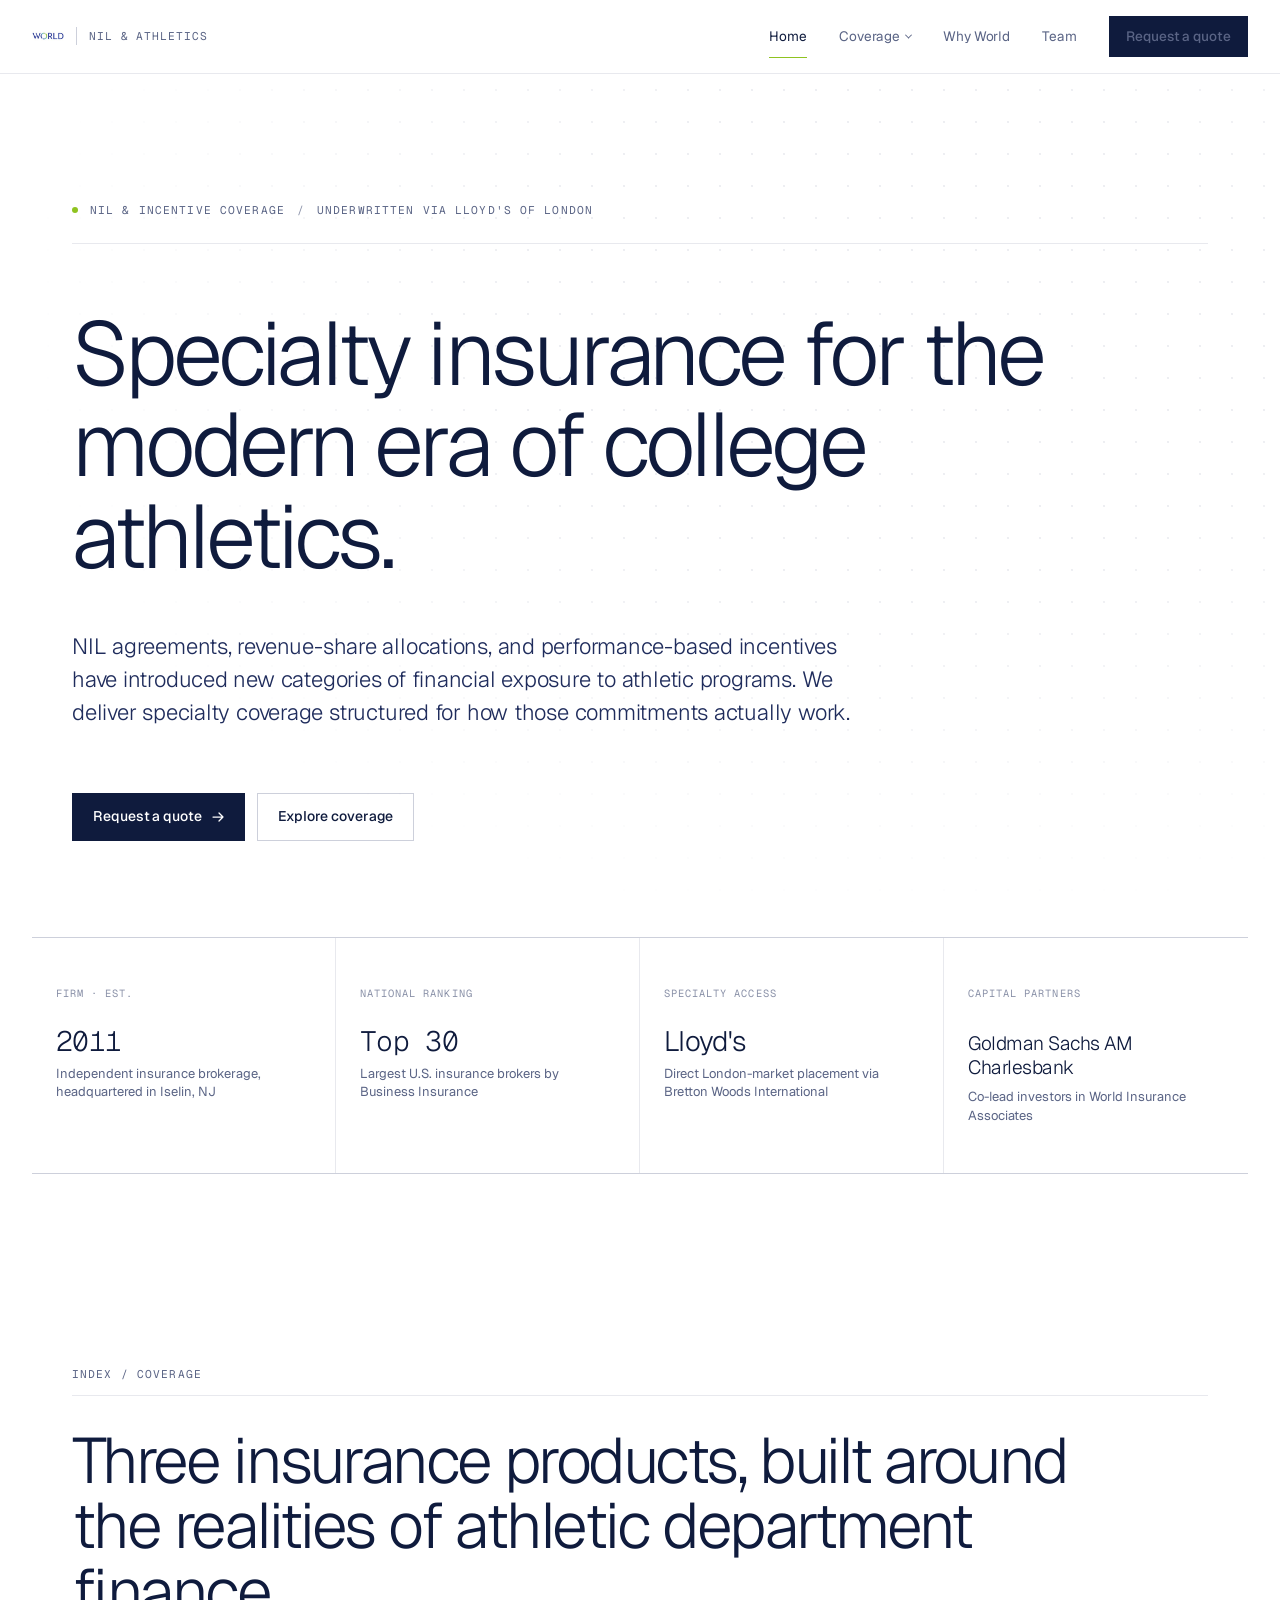
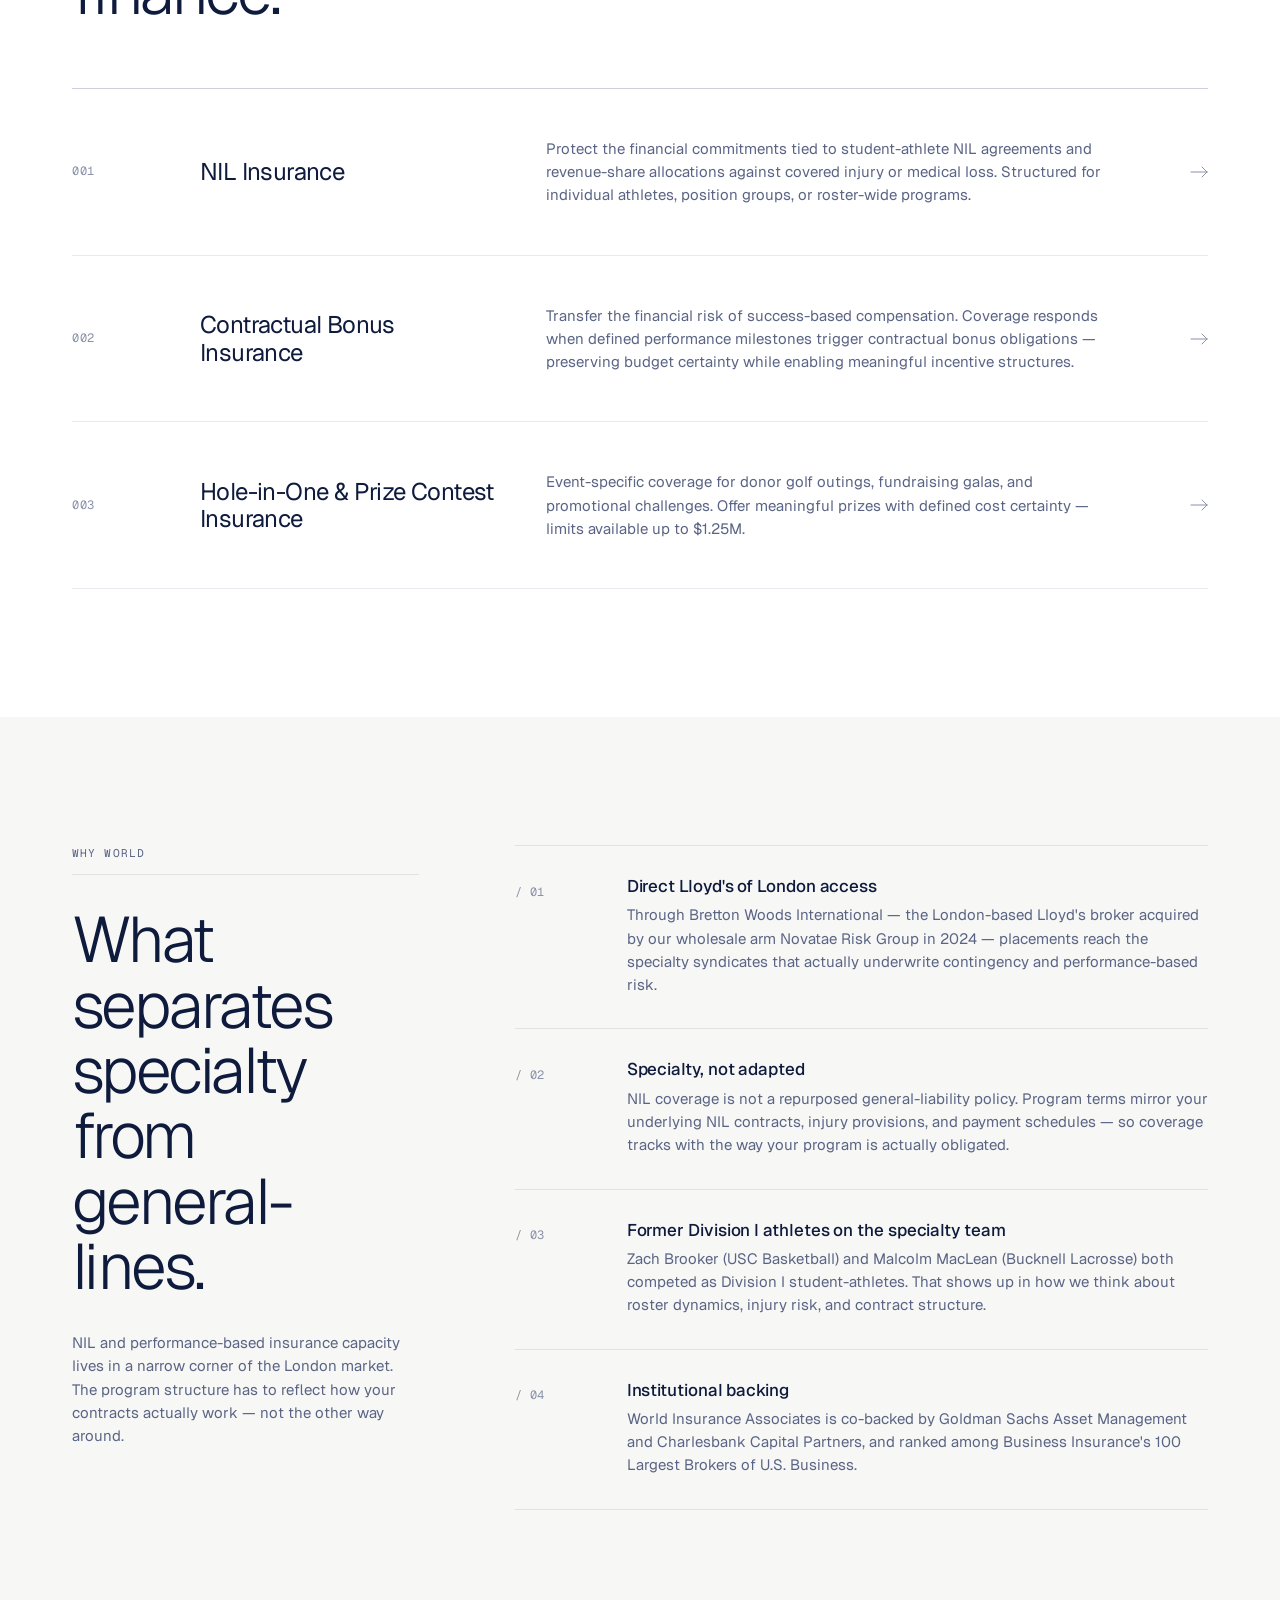
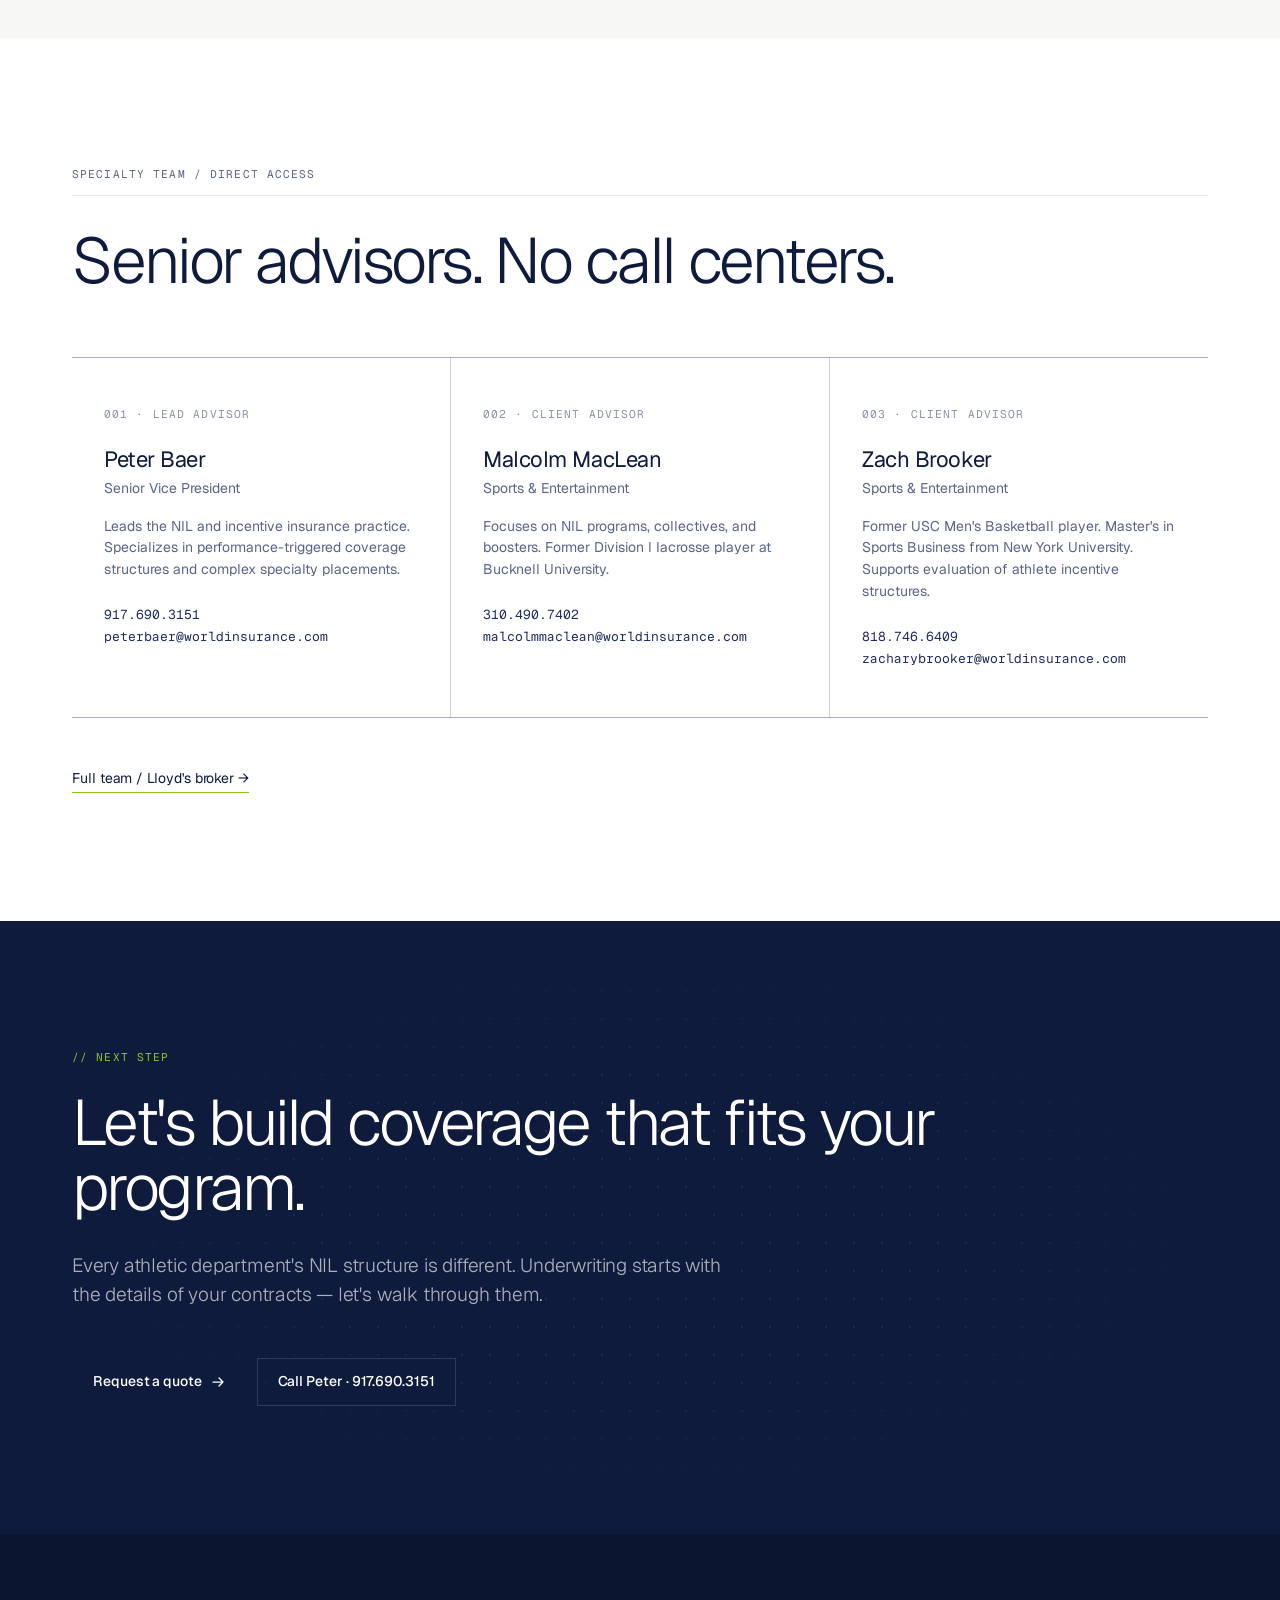
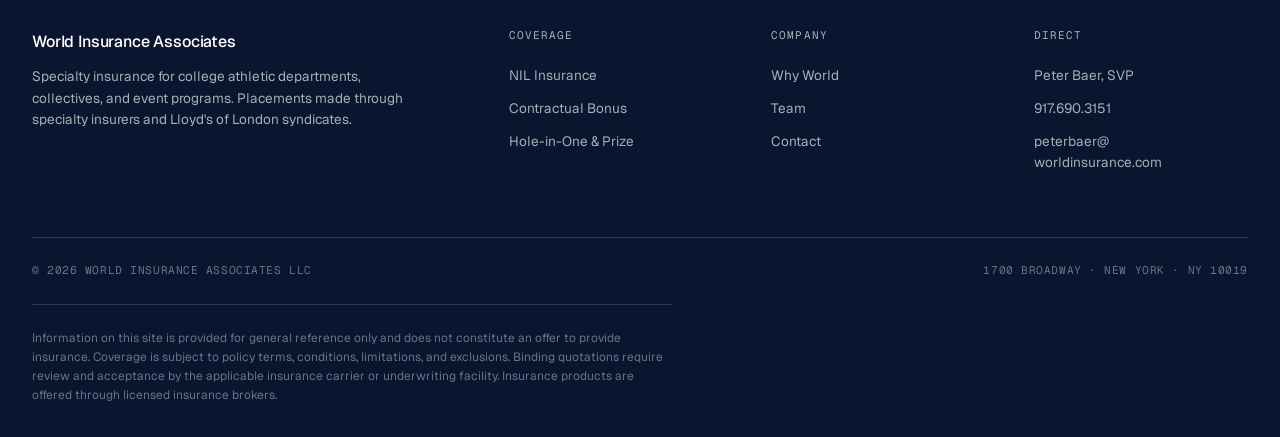
==== commit 3bf606e4: "Add files via upload" ====
--- a/index.html
+++ b/index.html
@@ -16,11 +16,7 @@
 <nav class="nav" id="nav">
   <div class="nav-inner">
     <a href="index.html" class="nav-logo">
-      <svg class="mark" viewBox="0 0 22 22" xmlns="http://www.w3.org/2000/svg" aria-hidden="true">
-        <circle cx="11" cy="11" r="9.5" fill="none" stroke="#0F1B3D" stroke-width="1"/>
-        <path d="M11 1.5 a9.5 9.5 0 0 1 9.5 9.5" fill="none" stroke="#8FC320" stroke-width="1.5" stroke-linecap="round"/>
-      </svg>
-      <span>World</span>
+      <img src="world-logo.png" alt="World Insurance Associates" class="mark" style="width:auto; height:32px;">
       <span class="divider"></span>
       <span class="sub">NIL &amp; Athletics</span>
     </a>
@@ -256,11 +252,7 @@
     <div class="footer-grid">
       <div>
         <div class="footer-brand">
-          <svg width="18" height="18" viewBox="0 0 22 22" xmlns="http://www.w3.org/2000/svg" aria-hidden="true">
-            <circle cx="11" cy="11" r="9.5" fill="none" stroke="#0F1B3D" stroke-width="1"/>
-            <path d="M11 1.5 a9.5 9.5 0 0 1 9.5 9.5" fill="none" stroke="#8FC320" stroke-width="1.5" stroke-linecap="round"/>
-          </svg>
-          World Insurance Associates
+          <span>World Insurance Associates</span>
         </div>
         <p class="footer-brand-desc">Specialty insurance for college athletic departments, collectives, and event programs. Placements made through specialty insurers and Lloyd's of London syndicates.</p>
       </div>
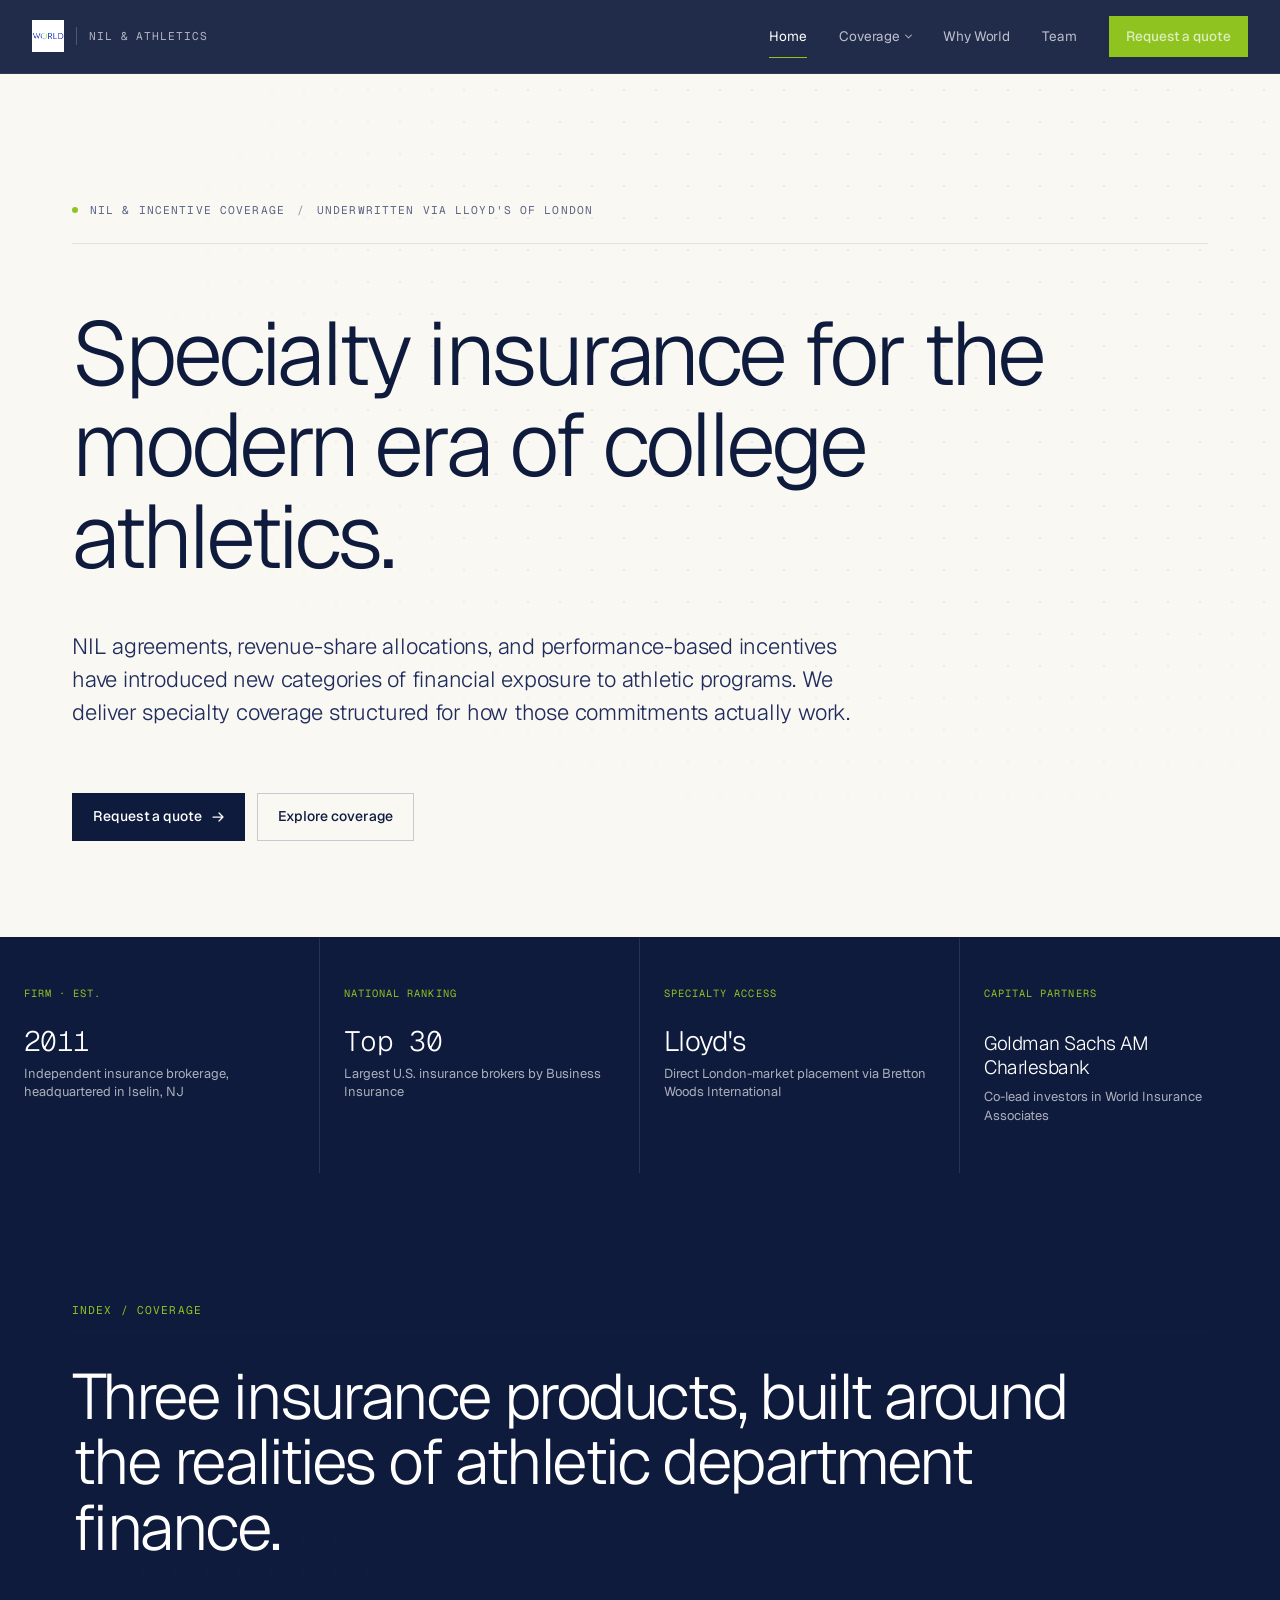
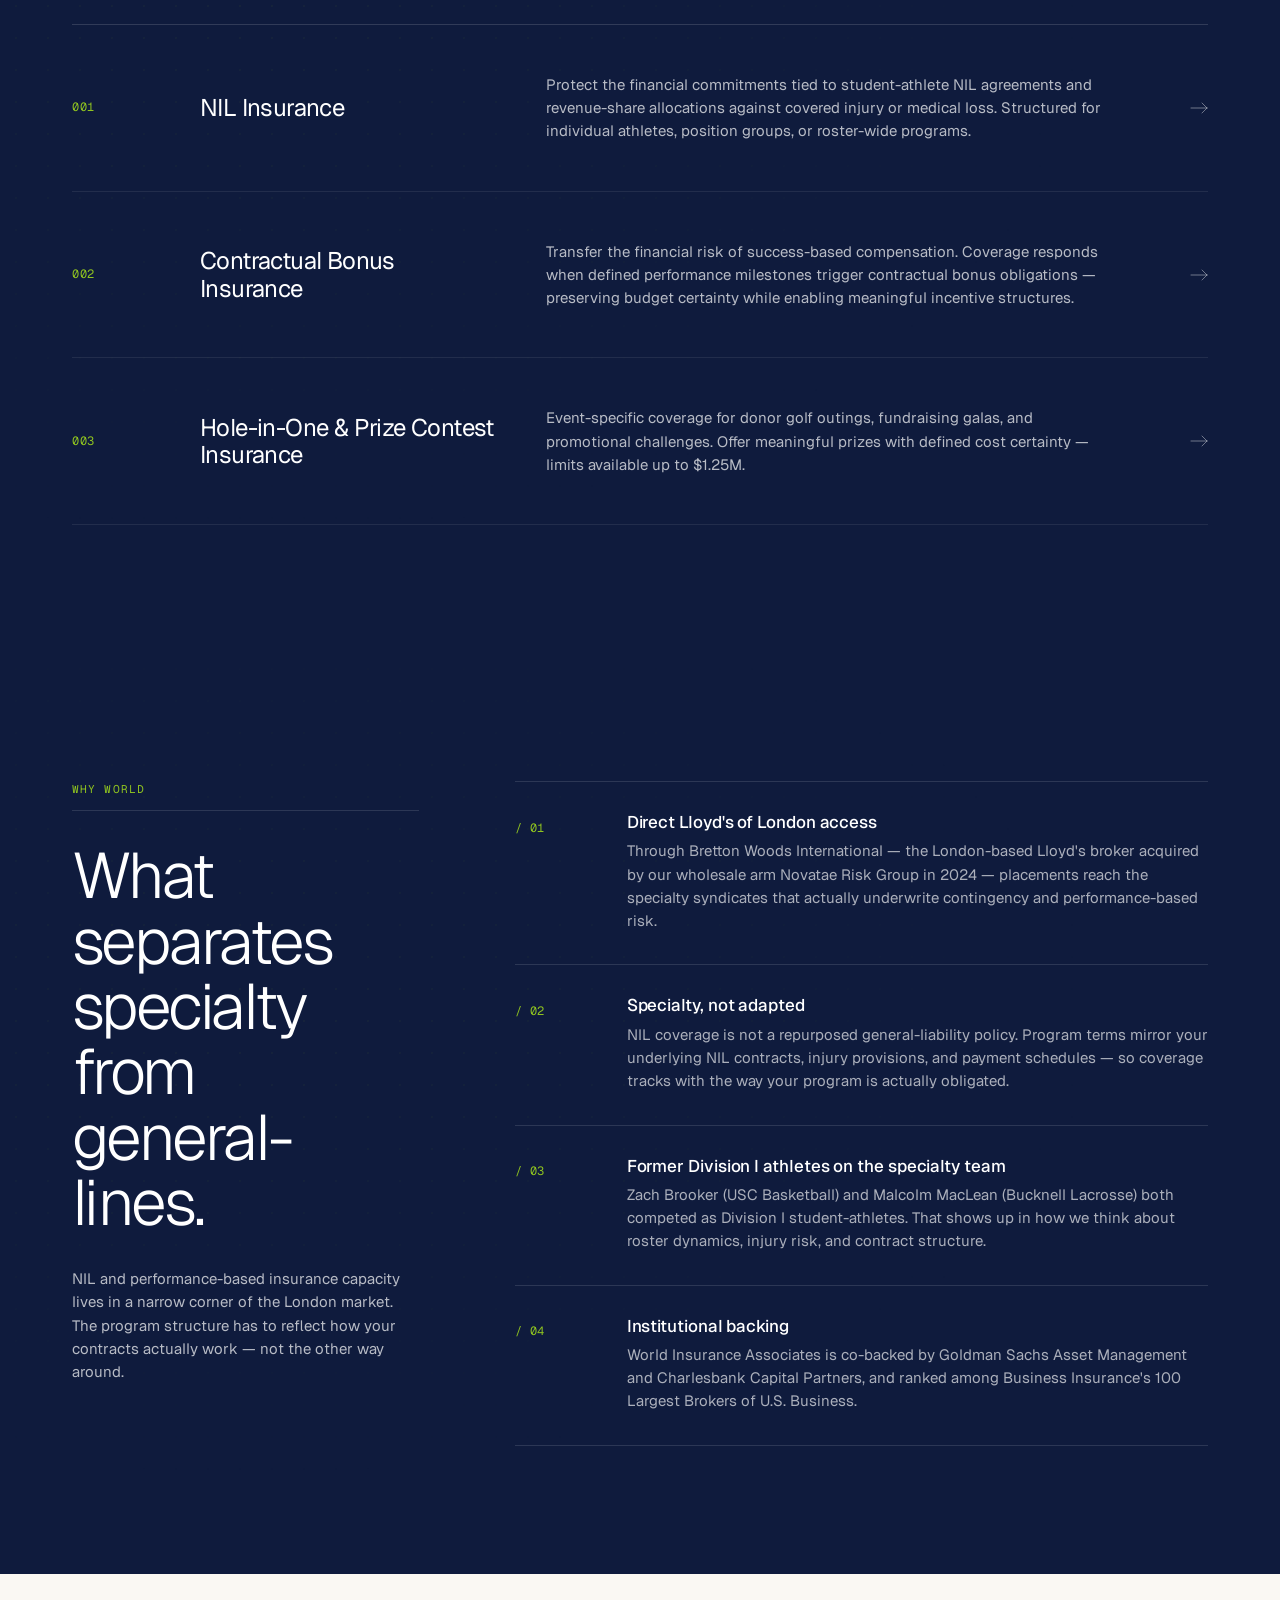
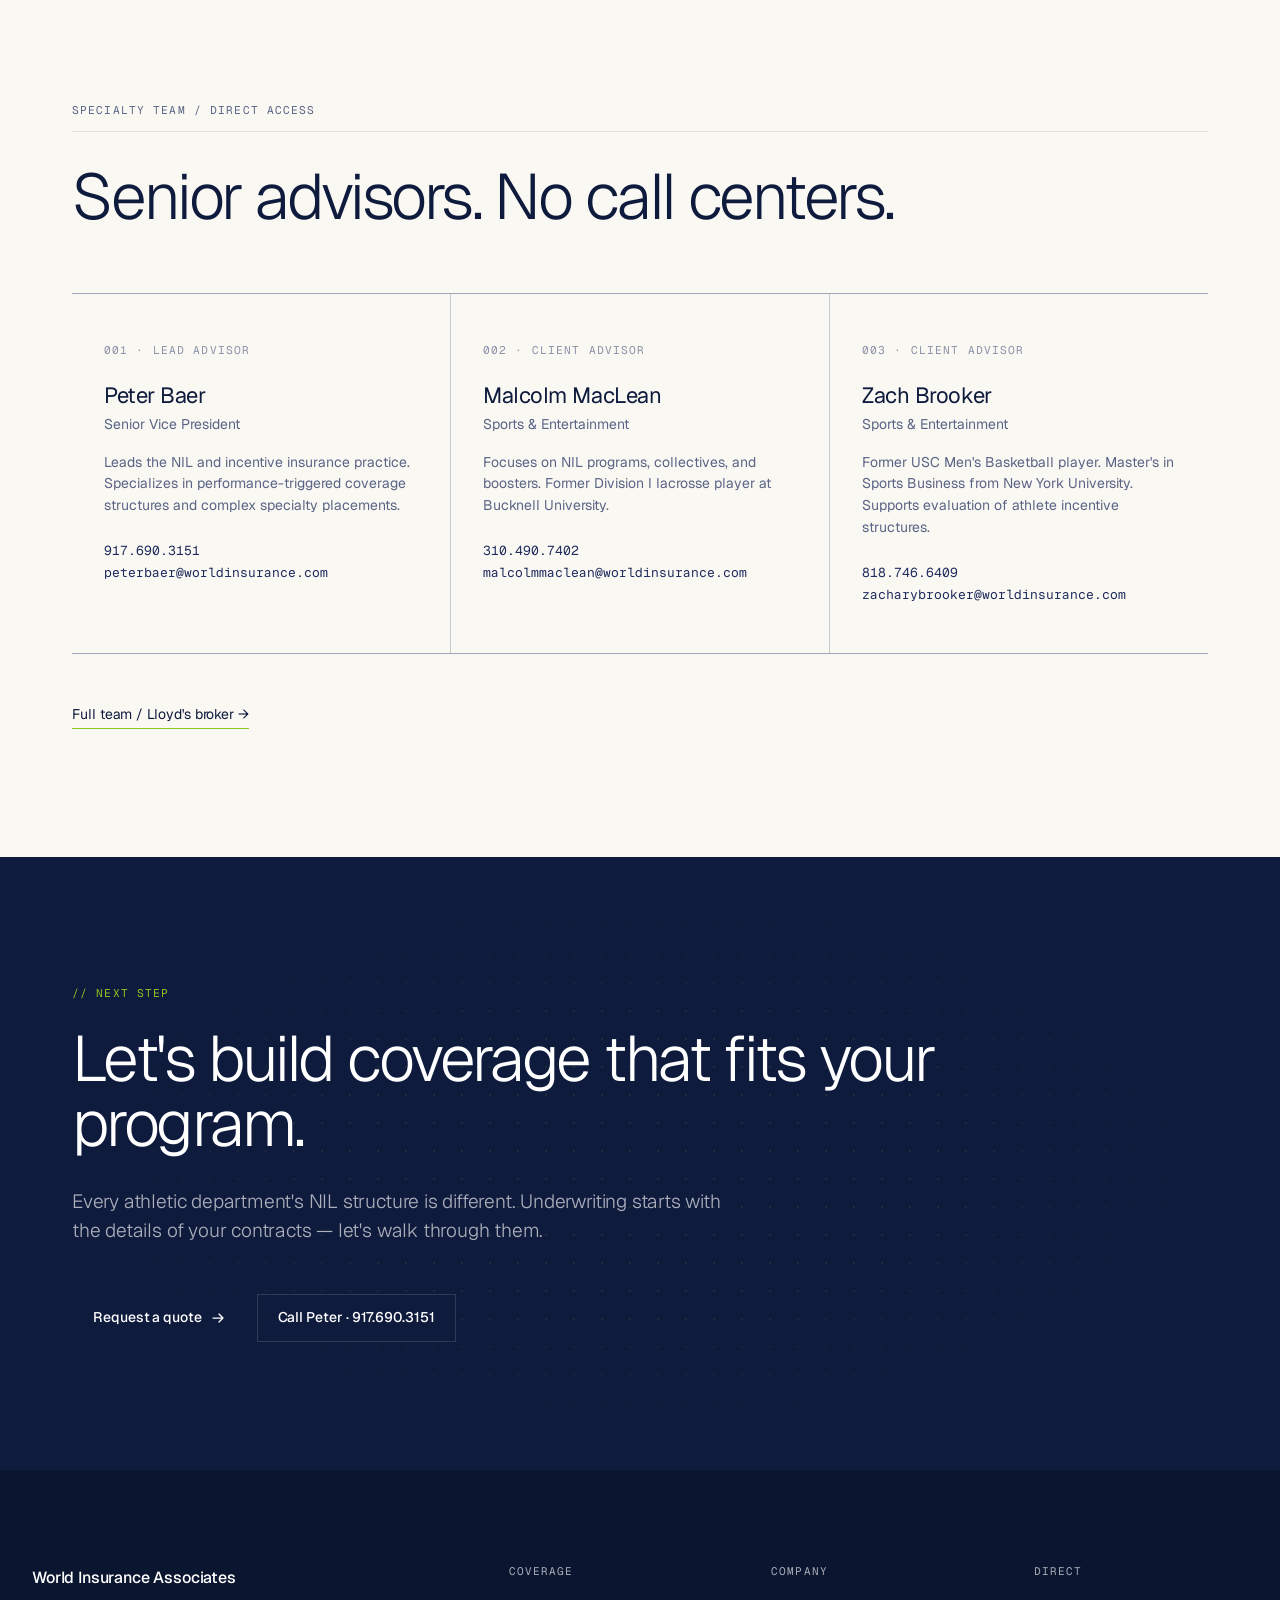
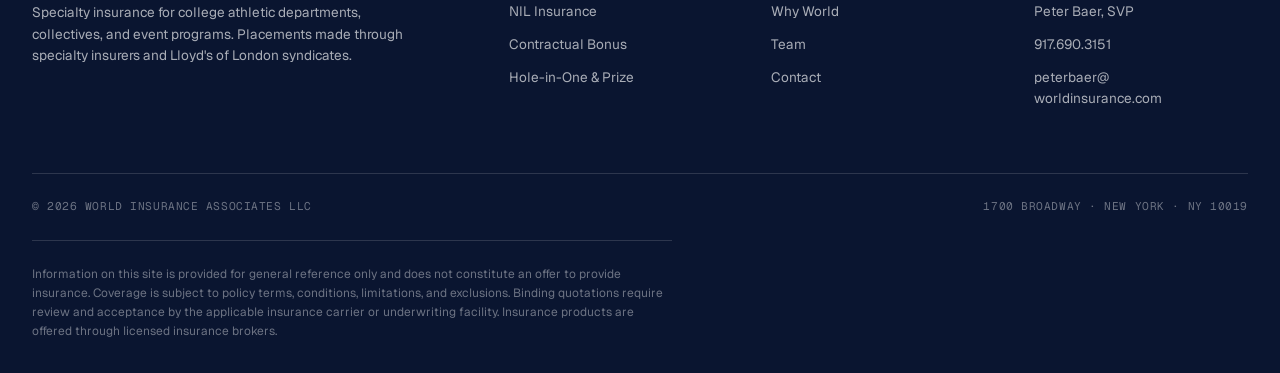
==== commit f285d53b: "Add files via upload" ====
--- a/index.html
+++ b/index.html
@@ -44,7 +44,7 @@
       </div>
       <a href="why-world.html">Why World</a>
       <a href="team.html">Team</a>
-      <a href="contact.html" class="btn btn-primary" style="padding:0.55rem 1rem">Request a quote</a>
+      <a href="contact.html" class="btn btn-accent" style="padding:0.55rem 1rem">Request a quote</a>
     </div>
     <button class="nav-mobile-toggle" aria-label="Toggle menu" onclick="document.getElementById('nav').dataset.open = document.getElementById('nav').dataset.open === 'true' ? 'false' : 'true'">
       <span></span>
@@ -76,10 +76,9 @@
   </div>
 </section>
 
-<!-- ================= STATS BAR ================= -->
-<section style="padding-top:0; padding-bottom:var(--s-10)">
-  <div class="wrap-wide">
-    <div class="stats-bar">
+<!-- ================= STATS BAR (full-width dark band) ================= -->
+<section style="padding: 0">
+  <div class="stats-bar">
       <div class="stat-cell">
         <div class="stat-label">Firm · Est.</div>
         <div class="stat-value mono">2011</div>
@@ -100,19 +99,18 @@
         <div class="stat-value" style="font-size:1.2rem; line-height:1.25; padding-top:0.4rem">Goldman Sachs AM<br>Charlesbank</div>
         <div class="stat-desc" style="margin-top: var(--s-2)">Co-lead investors in World Insurance Associates</div>
       </div>
-    </div>
-  </div>
-</section>
-
-<!-- ================= PRODUCT INDEX ================= -->
-<section>
+  </div>
+</section>
+
+<!-- ================= PRODUCT INDEX (dark band) ================= -->
+<section class="section-dark">
   <div class="wrap">
     <div class="section-header">
-      <span class="eyebrow">Index / Coverage</span>
+      <span class="eyebrow" style="color: var(--accent)">Index / Coverage</span>
       <h2>Three insurance products, built around the realities of athletic department finance.</h2>
     </div>
 
-    <div class="product-index">
+    <div class="product-index product-index-dark">
       <a href="nil-insurance.html" class="product-row">
         <div class="p-num">001</div>
         <h3>NIL Insurance</h3>
@@ -137,17 +135,17 @@
   </div>
 </section>
 
-<!-- ================= WHY WORLD ================= -->
-<section style="background: var(--bg-alt)">
+<!-- ================= WHY WORLD (dark band) ================= -->
+<section class="section-dark">
   <div class="wrap">
     <div class="split">
       <div>
-        <span class="eyebrow" style="display:block; margin-bottom:var(--s-6); padding-bottom:var(--s-3); border-bottom:1px solid var(--line)">Why World</span>
+        <span class="eyebrow" style="display:block; margin-bottom:var(--s-6); padding-bottom:var(--s-3); border-bottom:1px solid rgba(255,255,255,0.12); color: var(--accent)">Why World</span>
         <h2>What separates specialty from general-lines.</h2>
-        <p class="prose prose-muted" style="margin-top:var(--s-6); max-width: 36ch">NIL and performance-based insurance capacity lives in a narrow corner of the London market. The program structure has to reflect how your contracts actually work — not the other way around.</p>
-      </div>
-
-      <ol class="feature-list">
+        <p class="prose" style="margin-top:var(--s-6); max-width: 36ch; color: rgba(255,255,255,0.7)">NIL and performance-based insurance capacity lives in a narrow corner of the London market. The program structure has to reflect how your contracts actually work — not the other way around.</p>
+      </div>
+
+      <ol class="feature-list feature-list-dark">
         <li>
           <span class="num">/ 01</span>
           <div>
--- a/styles.css
+++ b/styles.css
@@ -7,14 +7,15 @@
 /* ---------- Design tokens ---------- */
 :root {
   /* Backgrounds */
-  --bg:        #FFFFFF;
-  --bg-alt:    #F7F7F5;
-  --bg-surface:#F2F2EF;
-  --bg-raised: #ECECE8;
-
-  /* Dark sections (CTA + footer) */
+  --bg:        #FAF8F3;   /* warm paper — softer than pure white */
+  --bg-alt:    #F0EDE4;   /* section alternation */
+  --bg-surface:#E8E4D8;
+  --bg-raised: #DED9CA;
+
+  /* Dark sections */
   --bg-dark:       #0F1B3D;
   --bg-dark-deep:  #0A1530;
+  --bg-dark-alt:   #15234A;   /* slightly lighter dark for layered sections */
 
   /* Text colors (on light bg) */
   --fg:        #1F2C5C;   /* World navy — body text */
@@ -221,10 +222,10 @@
   position: sticky;
   top: 0;
   z-index: 100;
-  background: rgba(255, 255, 255, 0.85);
+  background: rgba(15, 27, 61, 0.92);
   backdrop-filter: saturate(150%) blur(16px);
   -webkit-backdrop-filter: saturate(150%) blur(16px);
-  border-bottom: 1px solid var(--line);
+  border-bottom: 1px solid rgba(255, 255, 255, 0.08);
 }
 
 .nav-inner {
@@ -241,7 +242,7 @@
   display: flex;
   align-items: center;
   gap: var(--s-3);
-  color: var(--fg-strong);
+  color: #FFFFFF;
   font-weight: 500;
   font-size: 0.95rem;
   letter-spacing: -0.01em;
@@ -250,11 +251,13 @@
   width: 22px;
   height: 22px;
   flex-shrink: 0;
+  /* Logo is designed for light backgrounds — brighten it slightly on dark nav */
+  filter: brightness(1.15) saturate(1.1);
 }
 .nav-logo .divider {
   width: 1px;
   height: 18px;
-  background: var(--line-strong);
+  background: rgba(255, 255, 255, 0.2);
 }
 .nav-logo .sub {
   font-family: var(--mono);
@@ -262,7 +265,7 @@
   font-weight: 400;
   letter-spacing: 0.08em;
   text-transform: uppercase;
-  color: var(--fg-muted);
+  color: rgba(255, 255, 255, 0.65);
 }
 
 .nav-menu {
@@ -274,7 +277,7 @@
 .nav-menu > a,
 .nav-dropdown > button {
   font-size: 0.85rem;
-  color: var(--fg-muted);
+  color: rgba(255, 255, 255, 0.7);
   padding: var(--s-2) 0;
   transition: color 150ms ease;
   position: relative;
@@ -285,7 +288,7 @@
 }
 .nav-menu > a:hover,
 .nav-dropdown > button:hover,
-.nav-menu > a.current { color: var(--fg-strong); }
+.nav-menu > a.current { color: #FFFFFF; }
 
 .nav-menu > a.current::after {
   content: '';
@@ -362,7 +365,7 @@
   display: none;
   width: 32px;
   height: 32px;
-  color: var(--fg-strong);
+  color: #FFFFFF;
   align-items: center;
   justify-content: center;
 }
@@ -521,16 +524,18 @@
   max-width: 24ch;
 }
 
-/* ---------- Data stats bar ---------- */
+/* ---------- Data stats bar (DARK band) ---------- */
 .stats-bar {
   display: grid;
   grid-template-columns: repeat(4, 1fr);
-  border-top: 1px solid var(--line-strong);
-  border-bottom: 1px solid var(--line-strong);
+  background: var(--bg-dark);
+  color: #FFFFFF;
+  border-top: 1px solid var(--bg-dark);
+  border-bottom: 1px solid var(--bg-dark);
 }
 .stat-cell {
   padding: var(--s-8) var(--s-5);
-  border-right: 1px solid var(--line);
+  border-right: 1px solid rgba(255, 255, 255, 0.1);
 }
 .stat-cell:last-child { border-right: none; }
 .stat-cell .stat-label {
@@ -538,20 +543,20 @@
   font-size: 0.65rem;
   letter-spacing: 0.1em;
   text-transform: uppercase;
-  color: var(--fg-dim);
+  color: var(--accent);
   margin-bottom: var(--s-5);
 }
 .stat-cell .stat-value {
   font-size: 1.75rem;
   font-weight: 300;
-  color: var(--fg-strong);
+  color: #FFFFFF;
   letter-spacing: -0.025em;
   line-height: 1.1;
   margin-bottom: var(--s-2);
 }
 .stat-cell .stat-desc {
   font-size: 0.8125rem;
-  color: var(--fg-muted);
+  color: rgba(255, 255, 255, 0.65);
   line-height: 1.4;
 }
 
@@ -601,6 +606,23 @@
   transform: translateX(4px);
 }
 
+/* Dark variant */
+.product-index-dark {
+  border-top-color: rgba(255, 255, 255, 0.14);
+}
+.product-index-dark .product-row {
+  border-bottom-color: rgba(255, 255, 255, 0.08);
+}
+.product-index-dark .product-row:hover {
+  background: rgba(255, 255, 255, 0.04);
+}
+.product-index-dark .product-row .p-num { color: var(--accent); }
+.product-index-dark .product-row h3 { color: #FFFFFF; }
+.product-index-dark .product-row:hover h3 { color: var(--accent); }
+.product-index-dark .product-row p { color: rgba(255, 255, 255, 0.7); }
+.product-index-dark .product-row .arrow { color: rgba(255, 255, 255, 0.4); }
+.product-index-dark .product-row:hover .arrow { color: var(--accent); }
+
 /* ---------- Feature list ---------- */
 .feature-list {
   display: flex;
@@ -631,6 +653,34 @@
   max-width: 68ch;
 }
 
+/* Dark-band variant (used inside .section-dark) */
+.section-dark {
+  background: var(--bg-dark);
+  color: #FFFFFF;
+  position: relative;
+  overflow: hidden;
+}
+.section-dark::before {
+  content: '';
+  position: absolute;
+  inset: 0;
+  background-image: radial-gradient(circle, rgba(143, 195, 32, 0.05) 1px, transparent 1px);
+  background-size: 32px 32px;
+  mask-image: radial-gradient(ellipse at 20% 40%, black 0%, transparent 60%);
+  -webkit-mask-image: radial-gradient(ellipse at 20% 40%, black 0%, transparent 60%);
+  pointer-events: none;
+}
+.section-dark > * { position: relative; }
+.section-dark h2 { color: #FFFFFF; }
+.section-dark h4 { color: #FFFFFF; }
+
+.feature-list-dark li {
+  border-top-color: rgba(255, 255, 255, 0.12);
+}
+.feature-list-dark li:last-child { border-bottom-color: rgba(255, 255, 255, 0.12); }
+.feature-list-dark .num { color: var(--accent); }
+.feature-list-dark p { color: rgba(255, 255, 255, 0.65); }
+
 /* ---------- Coverage data blocks ---------- */
 .coverage-grid {
   display: grid;
@@ -671,6 +721,18 @@
   background: var(--accent);
   margin-top: 0.7rem;
 }
+
+/* Dark variant */
+.coverage-grid-dark {
+  background: rgba(255, 255, 255, 0.1);
+  border-color: rgba(255, 255, 255, 0.14);
+}
+.coverage-grid-dark .coverage-block {
+  background: var(--bg-dark);
+}
+.coverage-grid-dark .coverage-block .eyebrow { color: var(--accent); }
+.coverage-grid-dark .coverage-block h3 { color: #FFFFFF; }
+.coverage-grid-dark .coverage-block ul li { color: rgba(255, 255, 255, 0.8); }
 
 /* ---------- Limitations block ---------- */
 .limitations {
@@ -907,8 +969,8 @@
   left: 0;
   right: 0;
   flex-direction: column;
-  background: var(--bg);
-  border-bottom: 1px solid var(--line);
+  background: var(--bg-dark);
+  border-bottom: 1px solid rgba(255, 255, 255, 0.1);
   padding: var(--s-4) var(--s-6);
   gap: 0;
   align-items: stretch;
@@ -916,7 +978,8 @@
 .nav[data-open="true"] .nav-menu > a,
 .nav[data-open="true"] .nav-dropdown > button {
   padding: var(--s-3) 0;
-  border-bottom: 1px solid var(--line);
+  border-bottom: 1px solid rgba(255, 255, 255, 0.1);
+  color: rgba(255, 255, 255, 0.85);
 }
 .nav[data-open="true"] .nav-dropdown-menu {
   position: static;
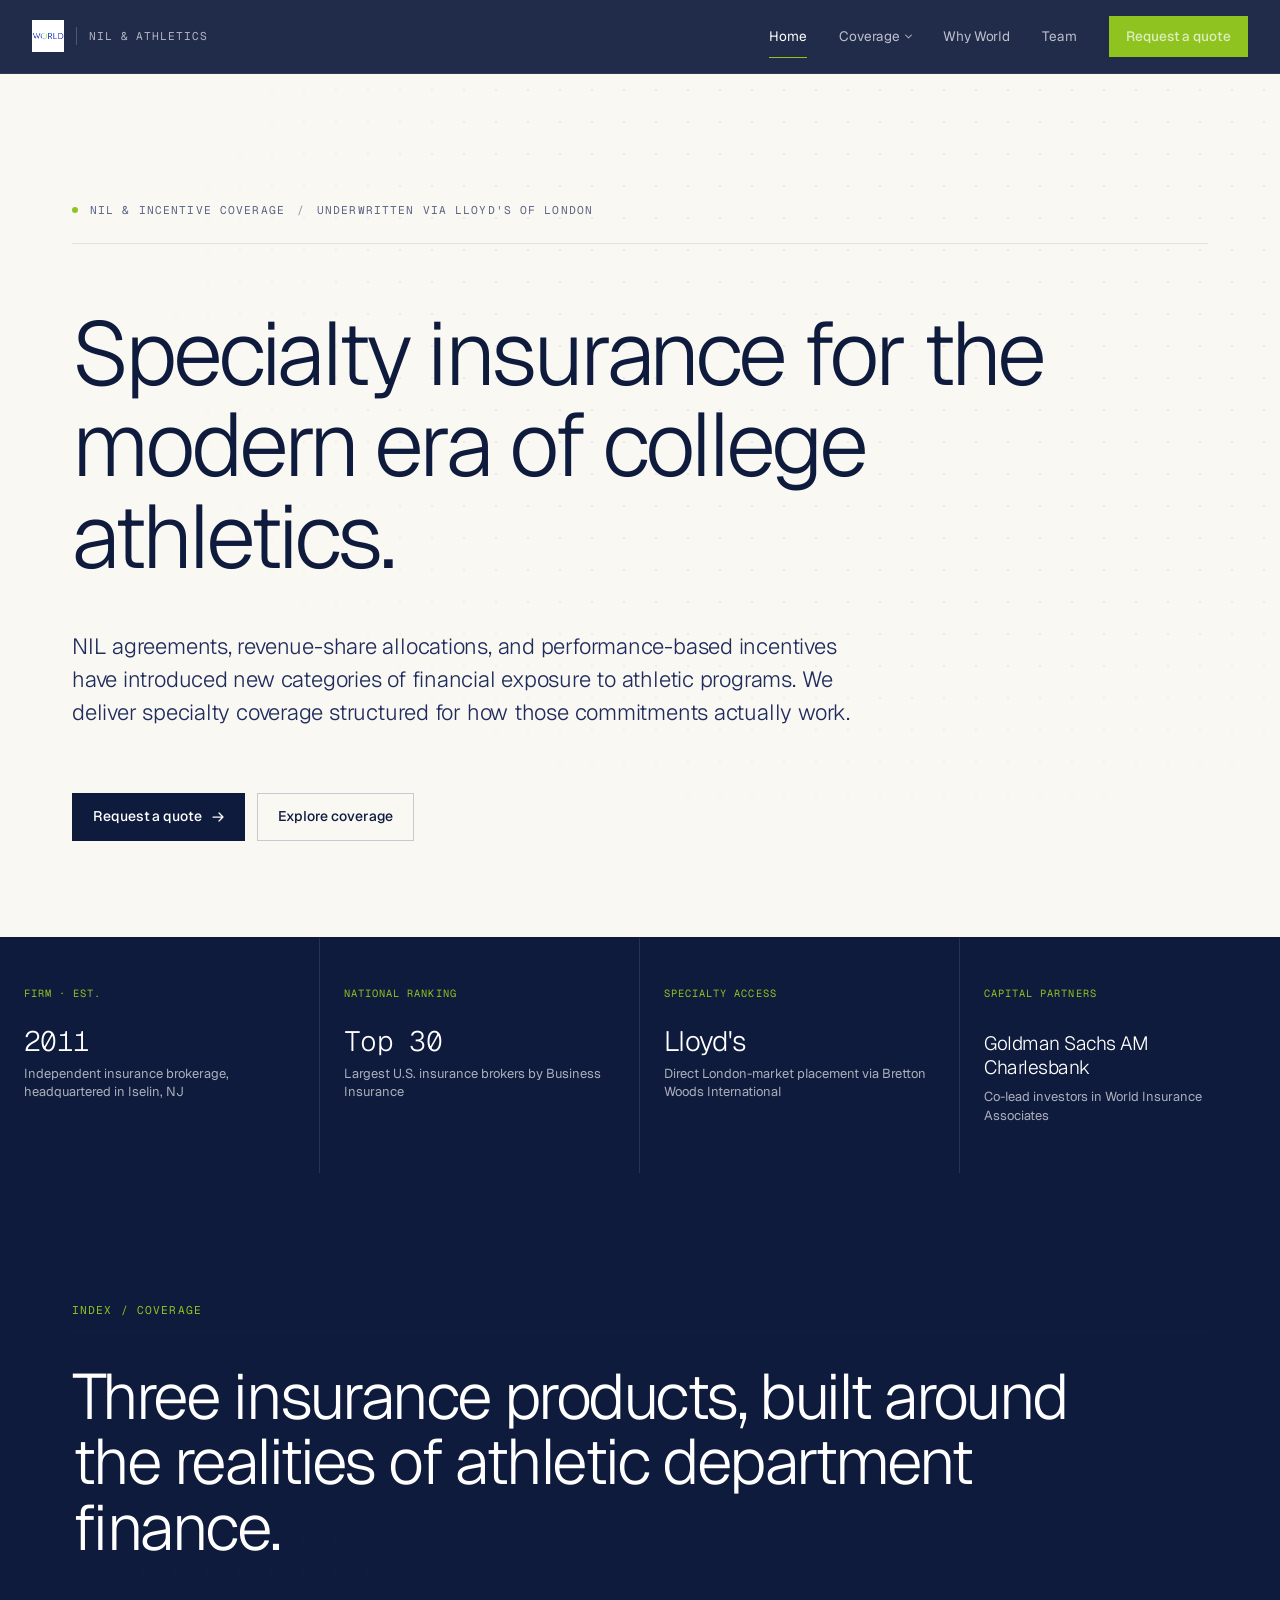
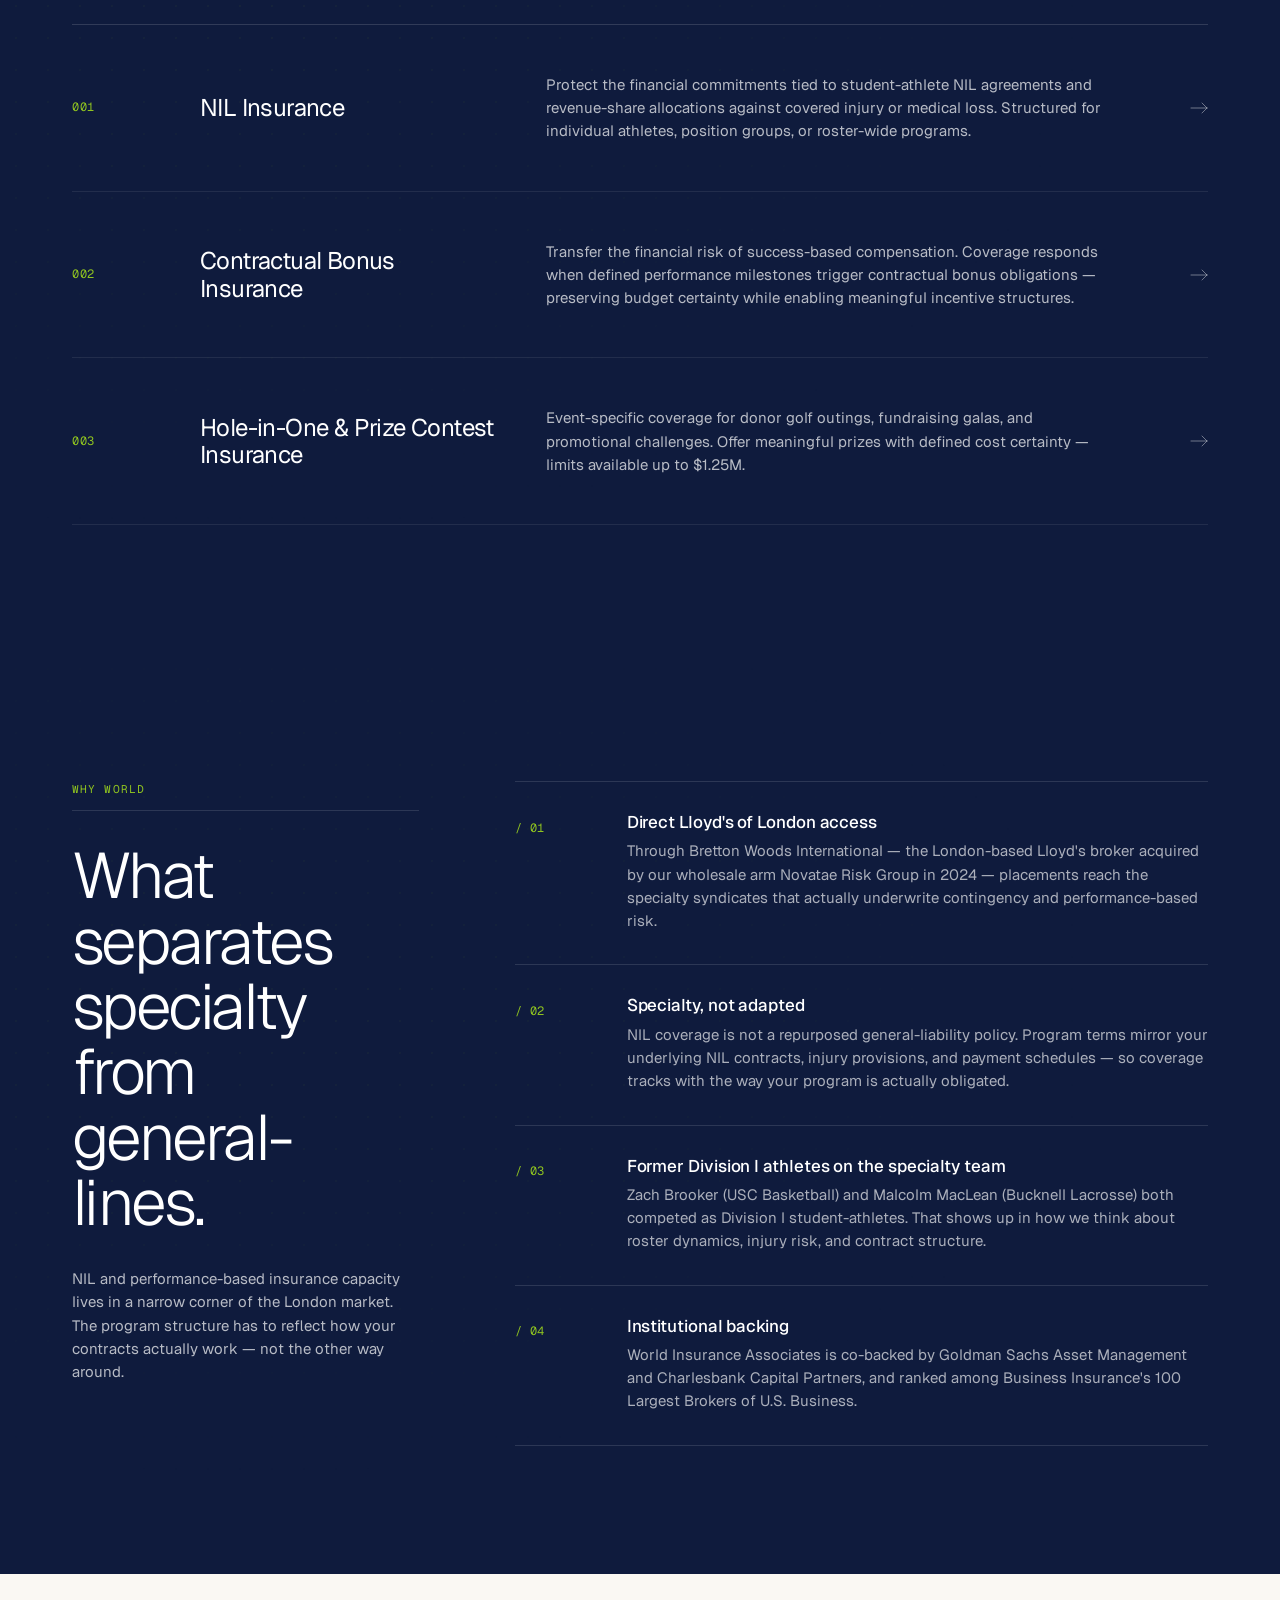
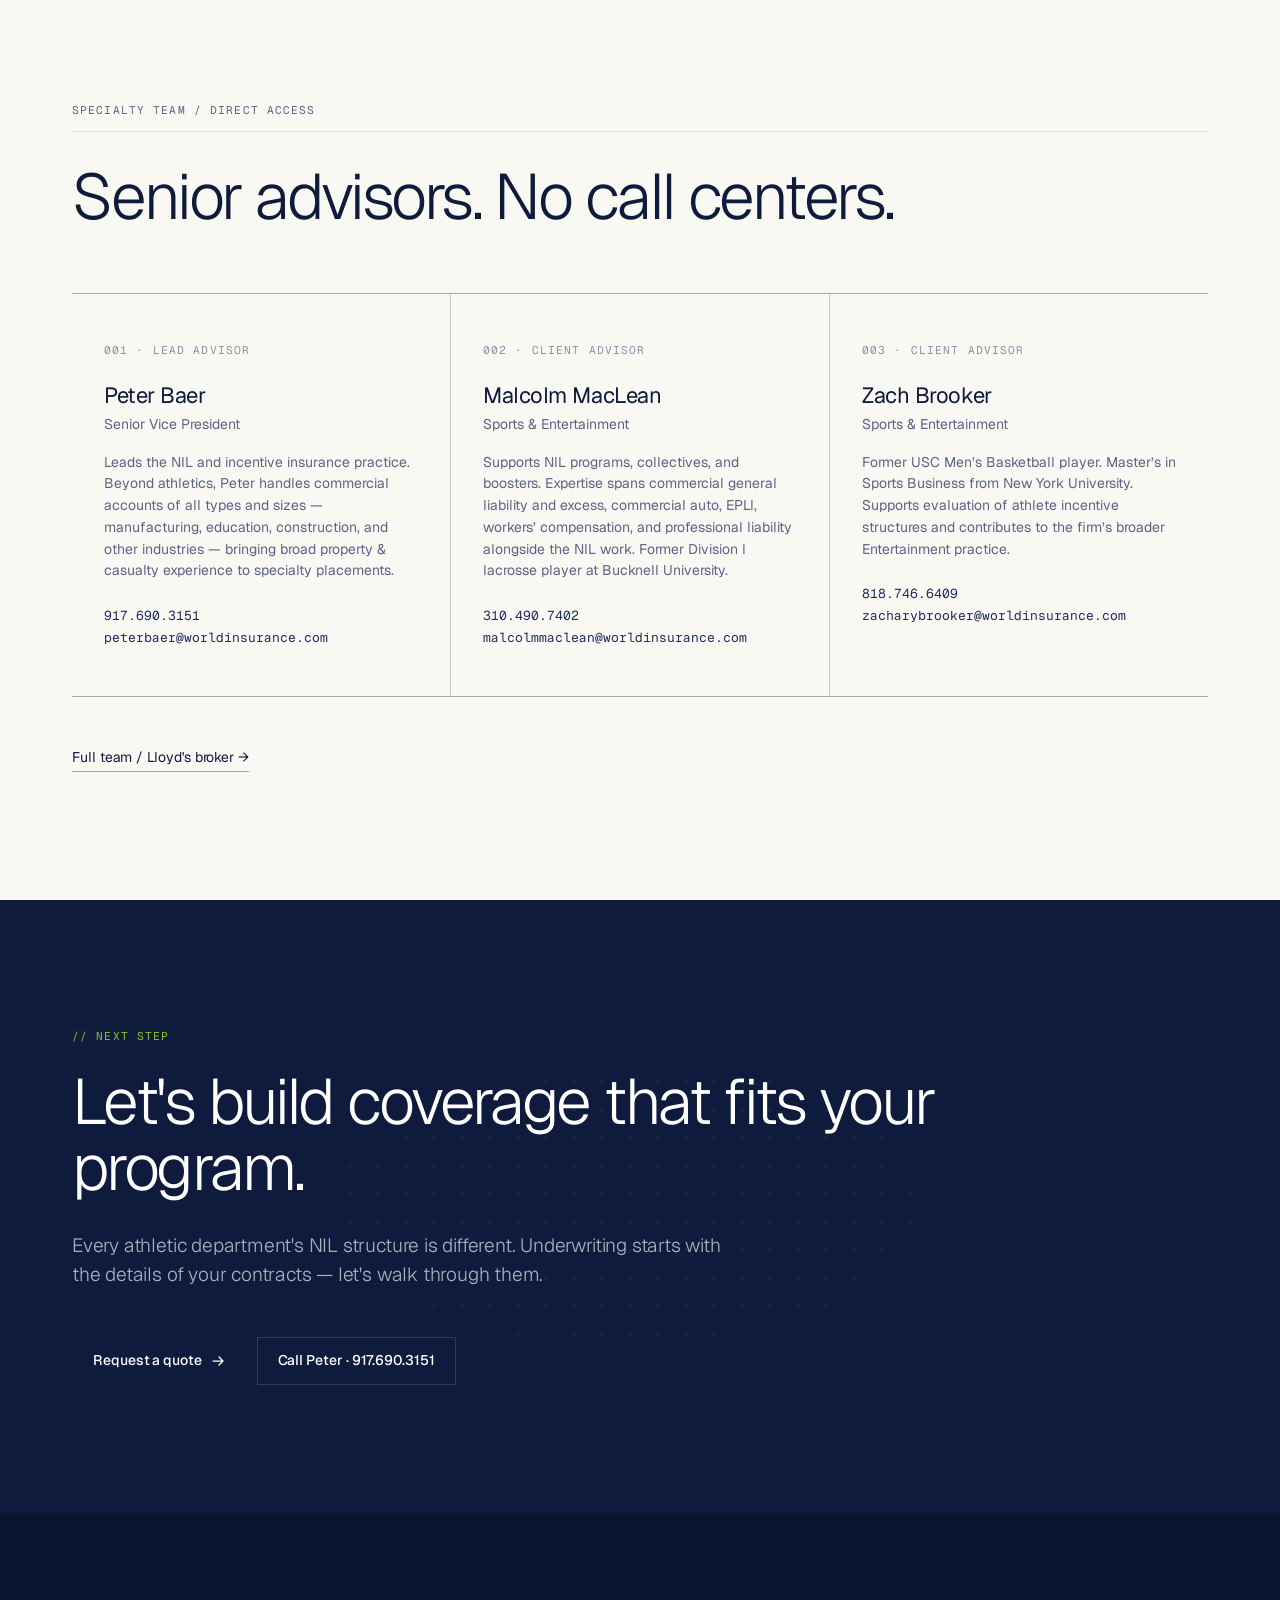
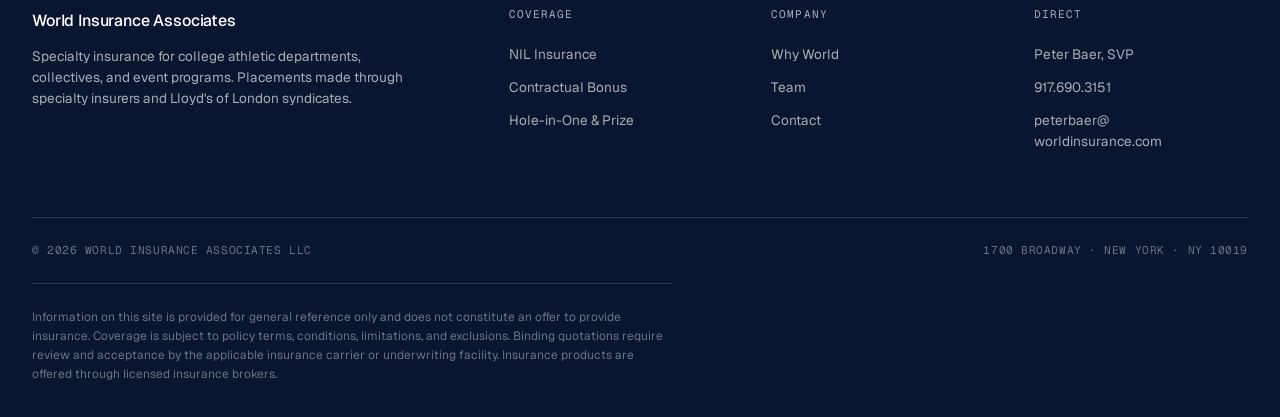
==== commit c6fc1ba1: "Add files via upload" ====
--- a/index.html
+++ b/index.html
@@ -3,8 +3,73 @@
 <head>
 <meta charset="UTF-8">
 <meta name="viewport" content="width=device-width, initial-scale=1.0">
-<title>NIL &amp; Incentive Insurance for Athletic Departments / World</title>
-<meta name="description" content="Specialty insurance for NIL agreements, revenue-share commitments, and performance-based incentives — underwritten through Lloyd's of London.">
+<title>NIL Insurance for Athletic Departments | World Insurance Associates</title>
+<meta name="description" content="Specialty NIL insurance for college athletic departments, collectives, and booster organizations. Protect revenue-share commitments and performance-based incentives. Underwritten through Lloyd's of London.">
+<meta name="keywords" content="NIL insurance, Name Image Likeness insurance, college athletic insurance, athletic department insurance, NIL collective insurance, Division I athletics insurance, revenue share insurance, Lloyd's of London NIL">
+<meta name="robots" content="index, follow, max-image-preview:large">
+<meta name="author" content="World Insurance Associates, LLC">
+
+<!-- Canonical -->
+<link rel="canonical" href="https://zachbrooker.github.io/NIL-Insurance/">
+
+<!-- Open Graph (Facebook, LinkedIn) -->
+<meta property="og:type" content="website">
+<meta property="og:url" content="https://zachbrooker.github.io/NIL-Insurance/">
+<meta property="og:title" content="NIL Insurance for Athletic Departments | World Insurance Associates">
+<meta property="og:description" content="Specialty NIL insurance for college athletic departments, collectives, and booster organizations. Protect revenue-share commitments and performance-based incentives. Underwritten through Lloyd's of London.">
+<meta property="og:image" content="https://zachbrooker.github.io/NIL-Insurance/world-logo.png">
+<meta property="og:site_name" content="World NIL Insurance">
+<meta property="og:locale" content="en_US">
+
+<!-- Twitter Card -->
+<meta name="twitter:card" content="summary_large_image">
+<meta name="twitter:url" content="https://zachbrooker.github.io/NIL-Insurance/">
+<meta name="twitter:title" content="NIL Insurance for Athletic Departments | World Insurance Associates">
+<meta name="twitter:description" content="Specialty NIL insurance for college athletic departments, collectives, and booster organizations. Protect revenue-share commitments and performance-based incentives. Underwritten through Lloyd's of London.">
+<meta name="twitter:image" content="https://zachbrooker.github.io/NIL-Insurance/world-logo.png">
+
+<!-- Favicon -->
+<link rel="icon" type="image/png" href="world-logo.png">
+
+<!-- JSON-LD Organization Schema -->
+<script type="application/ld+json">
+{
+  "@context": "https://schema.org",
+  "@type": "FinancialService",
+  "name": "World Insurance Associates — NIL & Athletics Practice",
+  "alternateName": "World NIL Insurance",
+  "description": "Specialty insurance for Name, Image & Likeness (NIL) agreements, revenue-share commitments, contractual bonuses, and performance-based incentives for college athletic departments. Underwritten through Lloyd's of London.",
+  "url": "https://zachbrooker.github.io/NIL-Insurance/",
+  "logo": "https://zachbrooker.github.io/NIL-Insurance/world-logo.png",
+  "parentOrganization": {
+    "@type": "Organization",
+    "name": "World Insurance Associates, LLC",
+    "url": "https://www.worldinsurance.com/",
+    "foundingDate": "2011"
+  },
+  "address": {
+    "@type": "PostalAddress",
+    "streetAddress": "1700 Broadway",
+    "addressLocality": "New York",
+    "addressRegion": "NY",
+    "postalCode": "10019",
+    "addressCountry": "US"
+  },
+  "contactPoint": {
+    "@type": "ContactPoint",
+    "telephone": "+1-917-690-3151",
+    "contactType": "sales",
+    "email": "peterbaer@worldinsurance.com",
+    "availableLanguage": "English",
+    "areaServed": "US"
+  },
+  "serviceType": ["NIL Insurance", "Contractual Bonus Insurance", "Prize Contest Insurance", "Specialty Athletic Insurance"],
+  "areaServed": {
+    "@type": "Country",
+    "name": "United States"
+  }
+}
+</script>
 <link rel="preconnect" href="https://fonts.googleapis.com">
 <link rel="preconnect" href="https://fonts.gstatic.com" crossorigin>
 <link href="https://fonts.googleapis.com/css2?family=Geist:wght@300;400;500;600&family=Geist+Mono:wght@400;500&display=swap" rel="stylesheet">
@@ -192,7 +257,7 @@
         <div class="role">001 · Lead advisor</div>
         <h4>Peter Baer</h4>
         <div class="team-title">Senior Vice President</div>
-        <p>Leads the NIL and incentive insurance practice. Specializes in performance-triggered coverage structures and complex specialty placements.</p>
+        <p>Leads the NIL and incentive insurance practice. Beyond athletics, Peter handles commercial accounts of all types and sizes — manufacturing, education, construction, and other industries — bringing broad property &amp; casualty experience to specialty placements.</p>
         <div class="contact">
           <span>917.690.3151</span>
           <a href="mailto:peterbaer@worldinsurance.com">peterbaer@worldinsurance.com</a>
@@ -203,7 +268,7 @@
         <div class="role">002 · Client advisor</div>
         <h4>Malcolm MacLean</h4>
         <div class="team-title">Sports &amp; Entertainment</div>
-        <p>Focuses on NIL programs, collectives, and boosters. Former Division I lacrosse player at Bucknell University.</p>
+        <p>Supports NIL programs, collectives, and boosters. Expertise spans commercial general liability and excess, commercial auto, EPLI, workers&rsquo; compensation, and professional liability alongside the NIL work. Former Division I lacrosse player at Bucknell University.</p>
         <div class="contact">
           <span>310.490.7402</span>
           <a href="mailto:malcolmmaclean@worldinsurance.com">malcolmmaclean@worldinsurance.com</a>
@@ -214,7 +279,7 @@
         <div class="role">003 · Client advisor</div>
         <h4>Zach Brooker</h4>
         <div class="team-title">Sports &amp; Entertainment</div>
-        <p>Former USC Men's Basketball player. Master's in Sports Business from New York University. Supports evaluation of athlete incentive structures.</p>
+        <p>Former USC Men&rsquo;s Basketball player. Master&rsquo;s in Sports Business from New York University. Supports evaluation of athlete incentive structures and contributes to the firm&rsquo;s broader Entertainment practice.</p>
         <div class="contact">
           <span>818.746.6409</span>
           <a href="mailto:zacharybrooker@worldinsurance.com">zacharybrooker@worldinsurance.com</a>
--- a/styles.css
+++ b/styles.css
@@ -448,6 +448,65 @@
   transition: transform 180ms ease;
 }
 .btn:hover .arrow { transform: translateX(3px); }
+
+/* Download button — for one-pager PDFs */
+.btn-download {
+  background: transparent;
+  color: var(--fg-strong);
+  border: 1px solid var(--line-strong);
+  font-family: var(--mono);
+  font-size: 0.8rem;
+  letter-spacing: 0.02em;
+  text-transform: none;
+  padding: 0.7rem 1.15rem;
+  display: inline-flex;
+  align-items: center;
+  gap: 0.55rem;
+}
+.btn-download:hover {
+  border-color: var(--accent);
+  background: var(--accent);
+  color: var(--navy-deep);
+}
+.btn-download .download-icon {
+  width: 14px;
+  height: 14px;
+  transition: transform 180ms ease;
+}
+.btn-download:hover .download-icon { transform: translateY(2px); }
+
+/* Download strip — sits right after hero on product pages */
+.download-strip {
+  padding: var(--s-5) 0;
+  border-top: 1px solid var(--line);
+  border-bottom: 1px solid var(--line);
+  background: var(--bg-alt);
+}
+.download-strip .wrap {
+  display: flex;
+  justify-content: space-between;
+  align-items: center;
+  gap: var(--s-4);
+  flex-wrap: wrap;
+}
+.download-strip .download-label {
+  font-family: var(--mono);
+  font-size: 0.75rem;
+  letter-spacing: 0.08em;
+  text-transform: uppercase;
+  color: var(--fg-muted);
+}
+.download-strip .download-label strong {
+  color: var(--fg-strong);
+  font-weight: 500;
+  text-transform: none;
+  font-family: var(--sans);
+  letter-spacing: -0.005em;
+  font-size: 0.95rem;
+}
+@media (max-width: 720px) {
+  .download-strip .wrap { justify-content: flex-start; }
+}
 
 /* ---------- Hero ---------- */
 .hero {
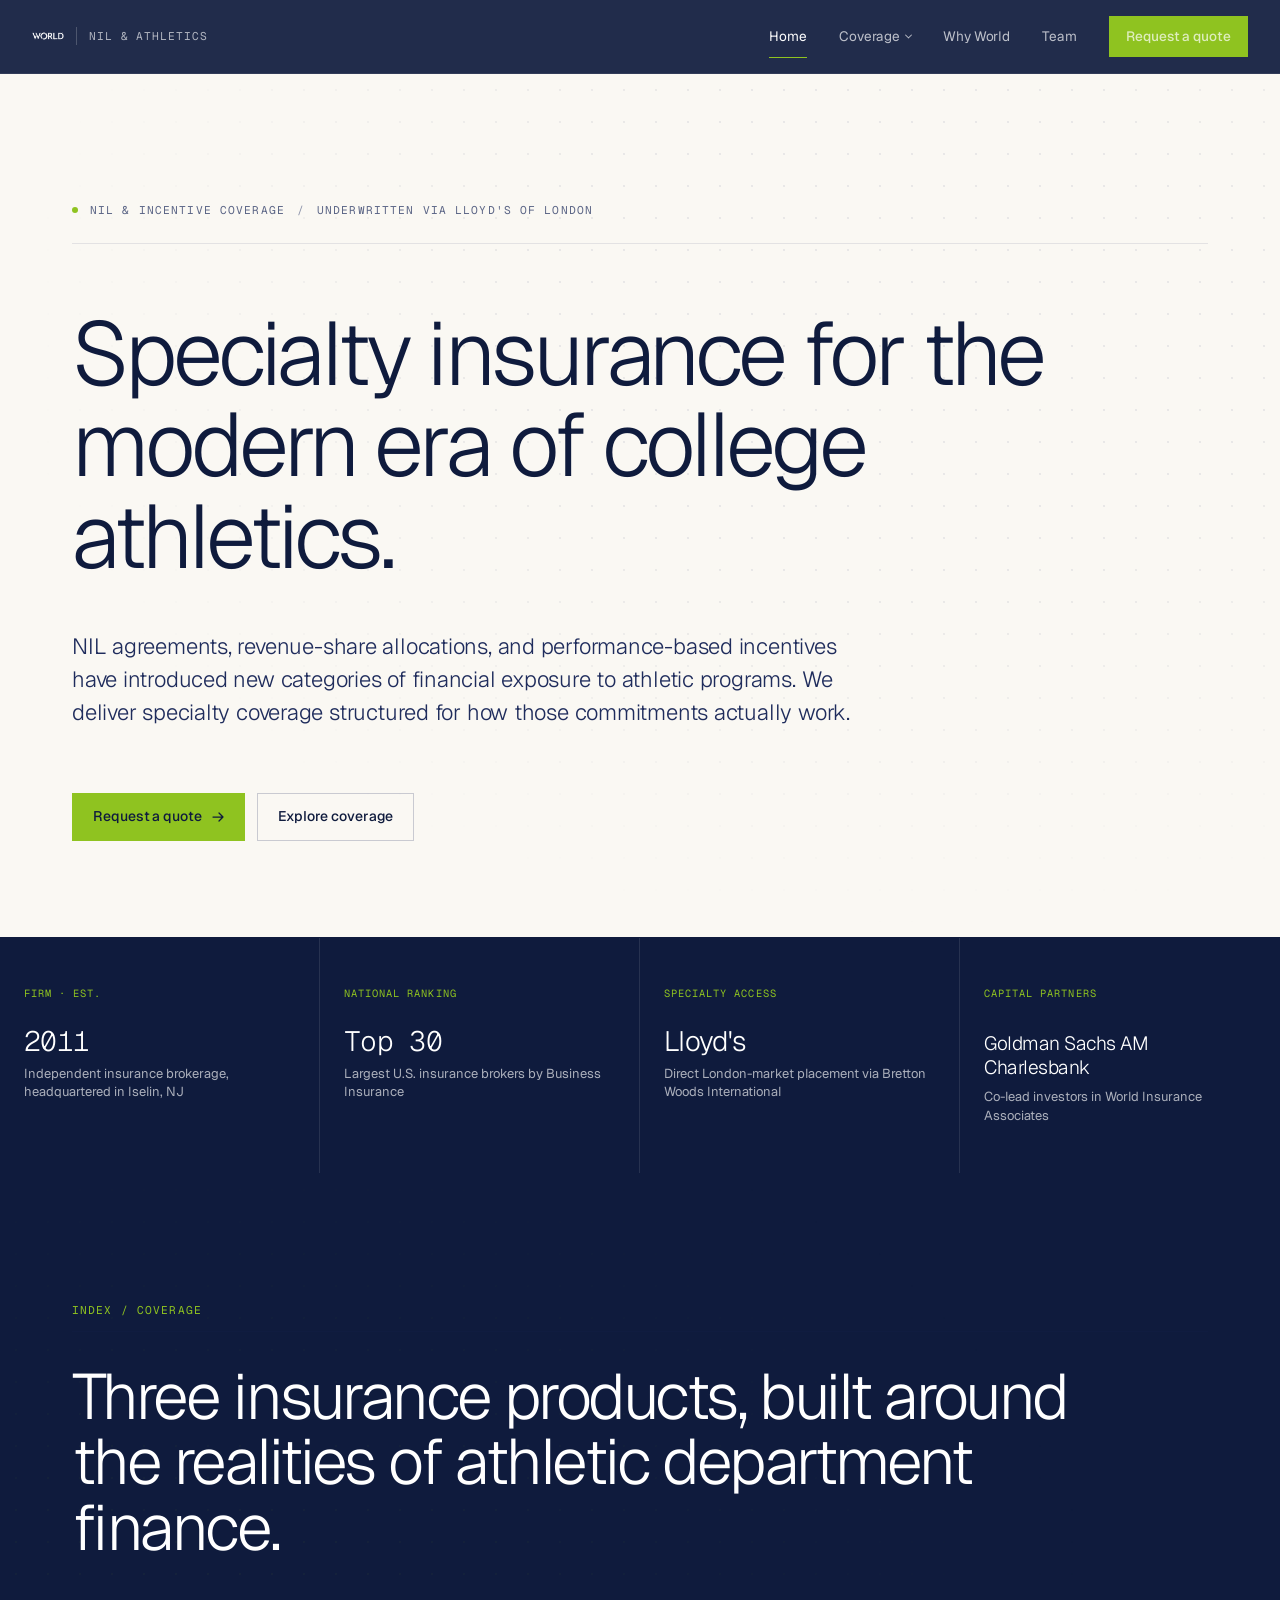
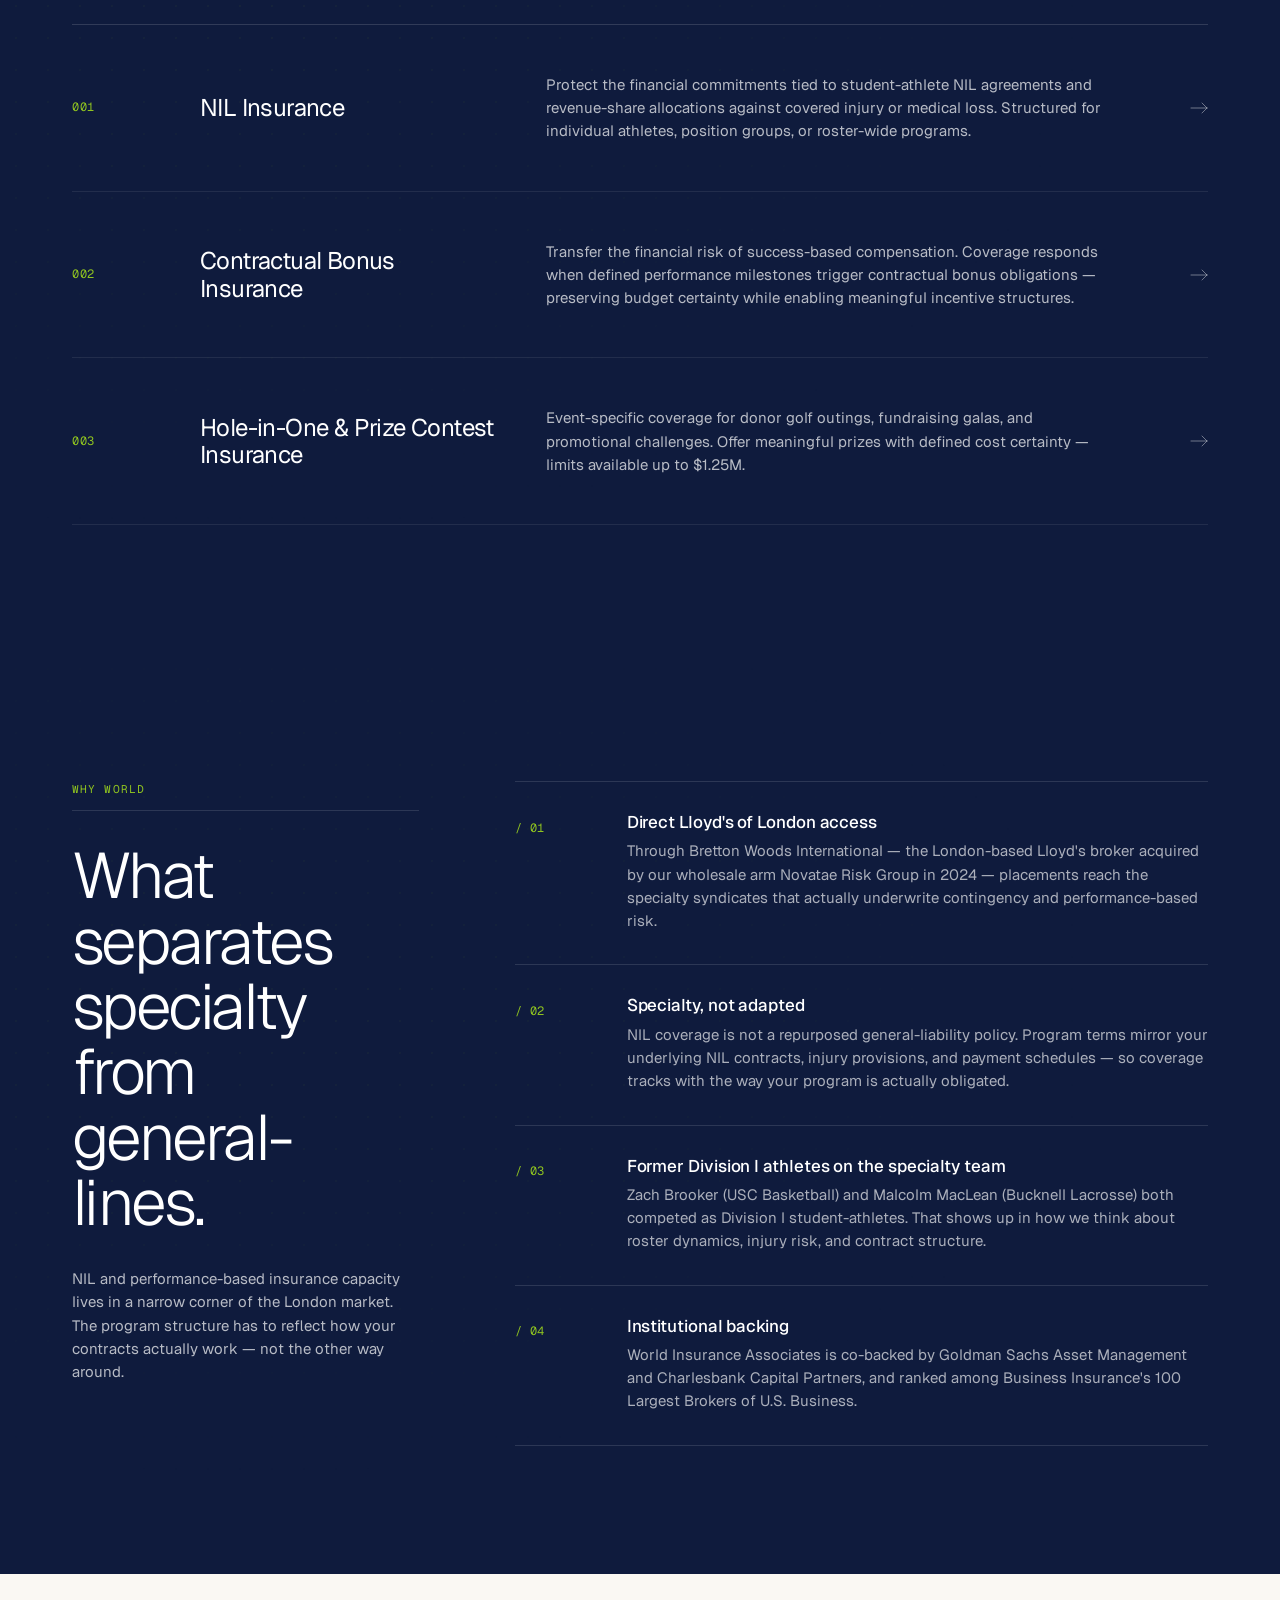
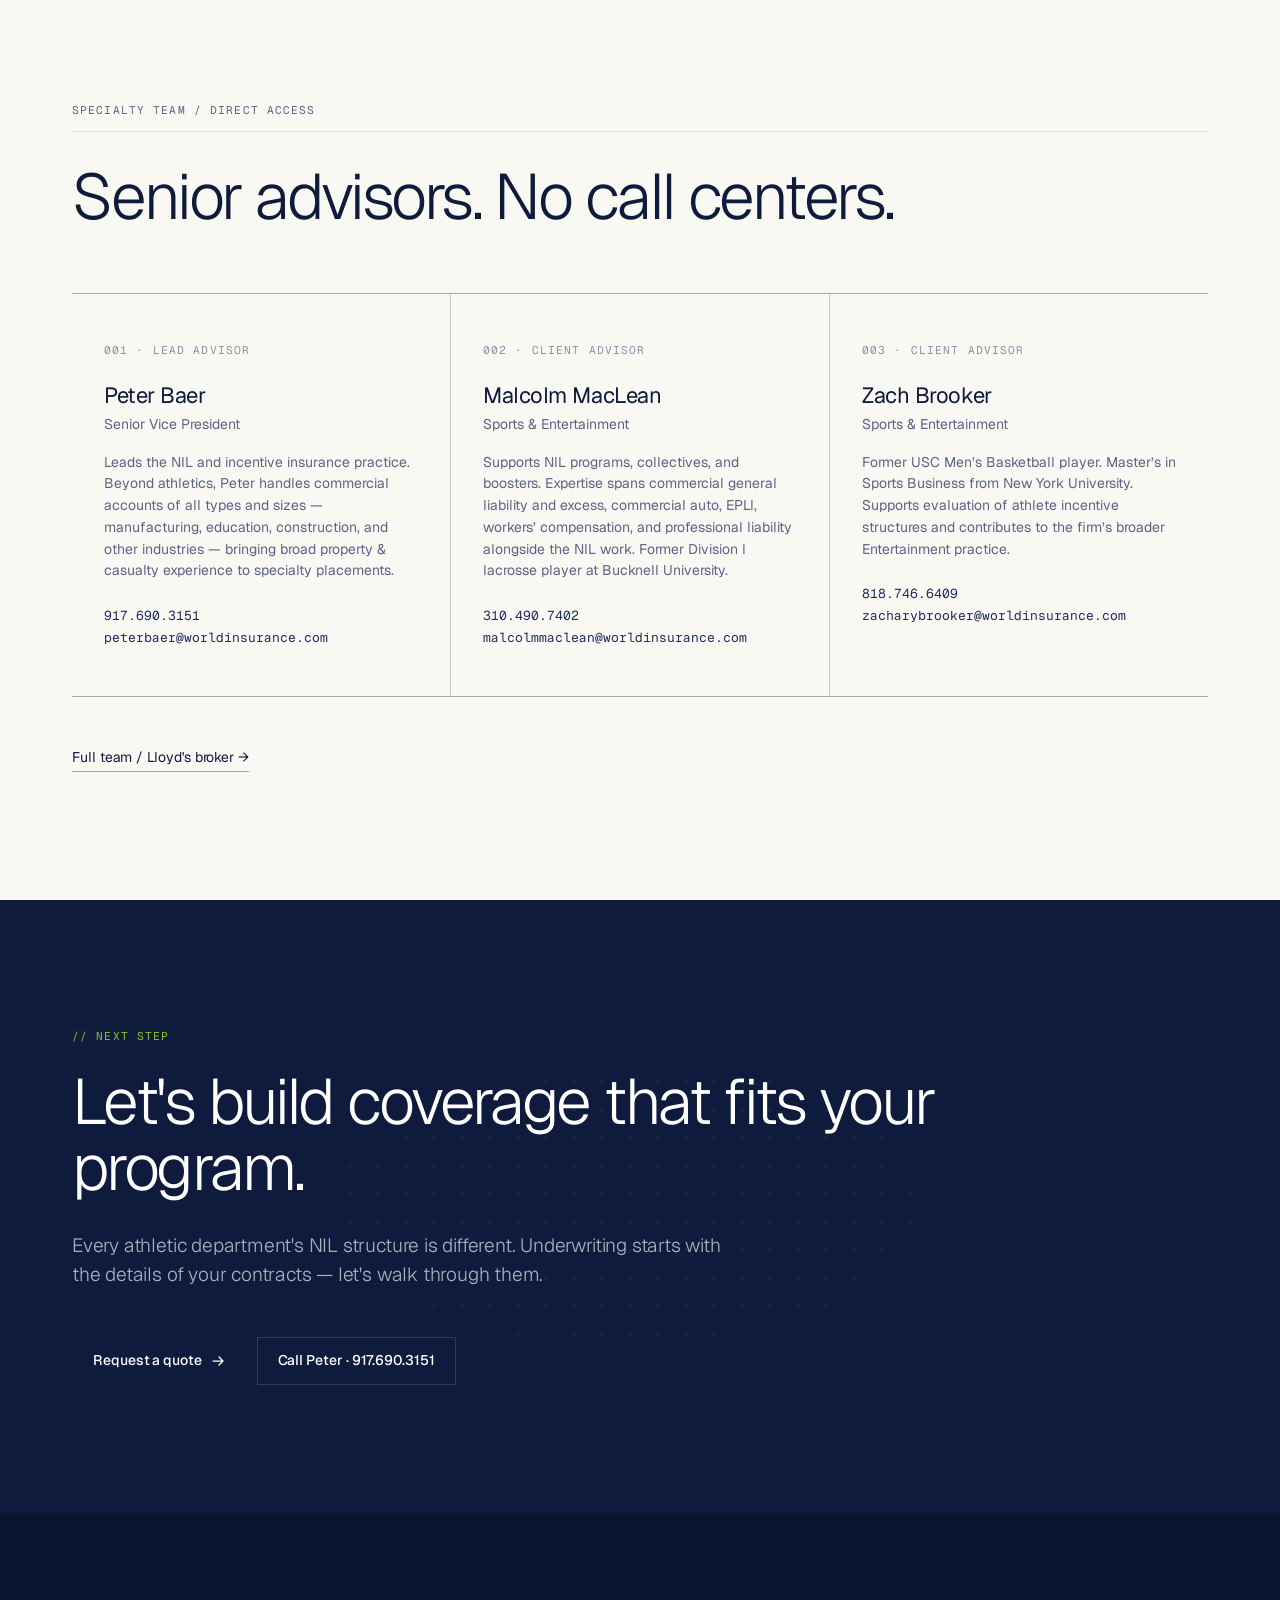
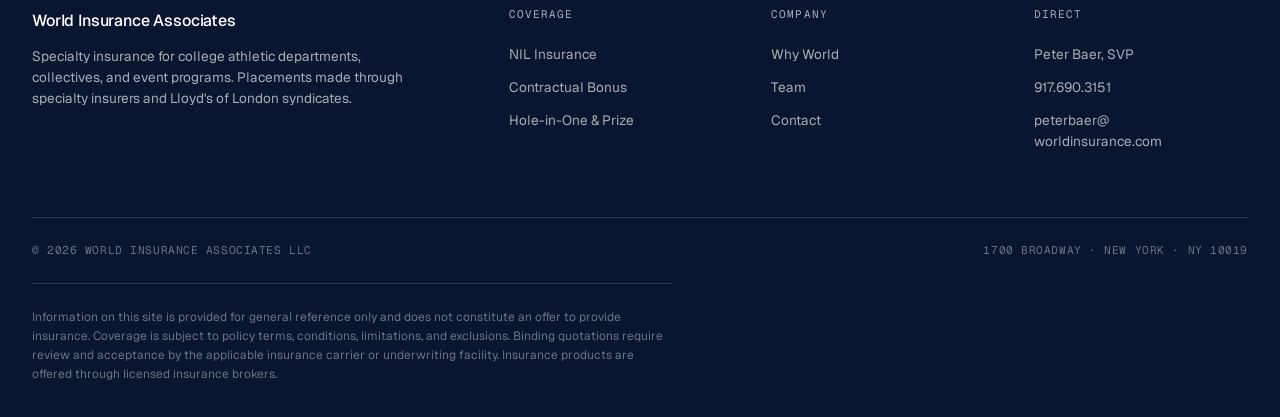
==== commit 325bc4ea: "Add files via upload" ====
--- a/index.html
+++ b/index.html
@@ -132,7 +132,7 @@
     <p class="lead hero-lead reveal reveal-3">NIL agreements, revenue-share allocations, and performance-based incentives have introduced new categories of financial exposure to athletic programs. We deliver specialty coverage structured for how those commitments actually work.</p>
 
     <div class="hero-ctas reveal reveal-4">
-      <a href="contact.html" class="btn btn-primary">
+      <a href="contact.html" class="btn btn-accent">
         Request a quote
         <svg class="arrow" viewBox="0 0 12 10" fill="none" xmlns="http://www.w3.org/2000/svg"><path d="M1 5H11M11 5L7 1M11 5L7 9" stroke="currentColor" stroke-width="1.25" stroke-linecap="round" stroke-linejoin="round"/></svg>
       </a>
--- a/styles.css
+++ b/styles.css
@@ -248,11 +248,13 @@
   letter-spacing: -0.01em;
 }
 .nav-logo .mark {
-  width: 22px;
-  height: 22px;
+  width: 24px;
+  height: 24px;
   flex-shrink: 0;
-  /* Logo is designed for light backgrounds — brighten it slightly on dark nav */
-  filter: brightness(1.15) saturate(1.1);
+  /* Logo is transparent PNG; letters are navy, arc is green.
+     On dark nav, navy letters would be invisible, so we invert the whole logo
+     which makes letters white and preserves the green accent as a lighter tint. */
+  filter: brightness(0) invert(1);
 }
 .nav-logo .divider {
   width: 1px;
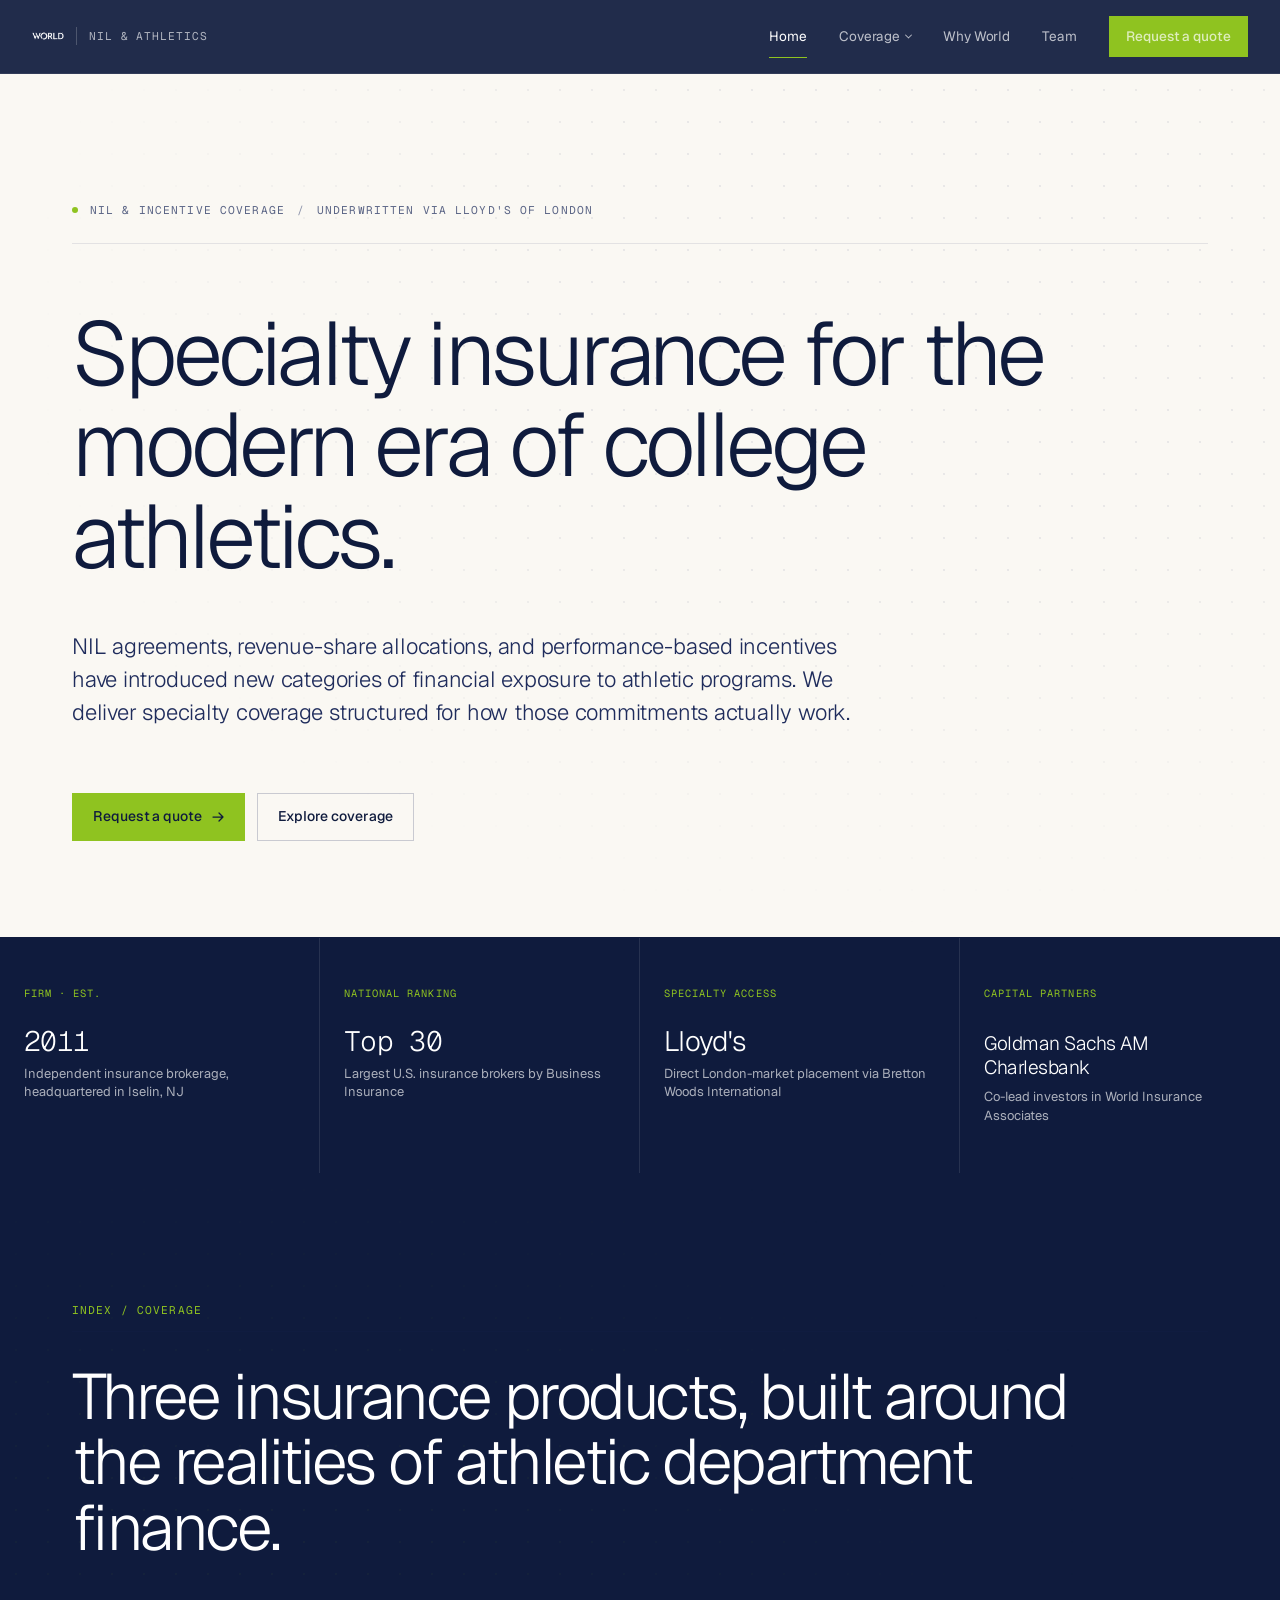
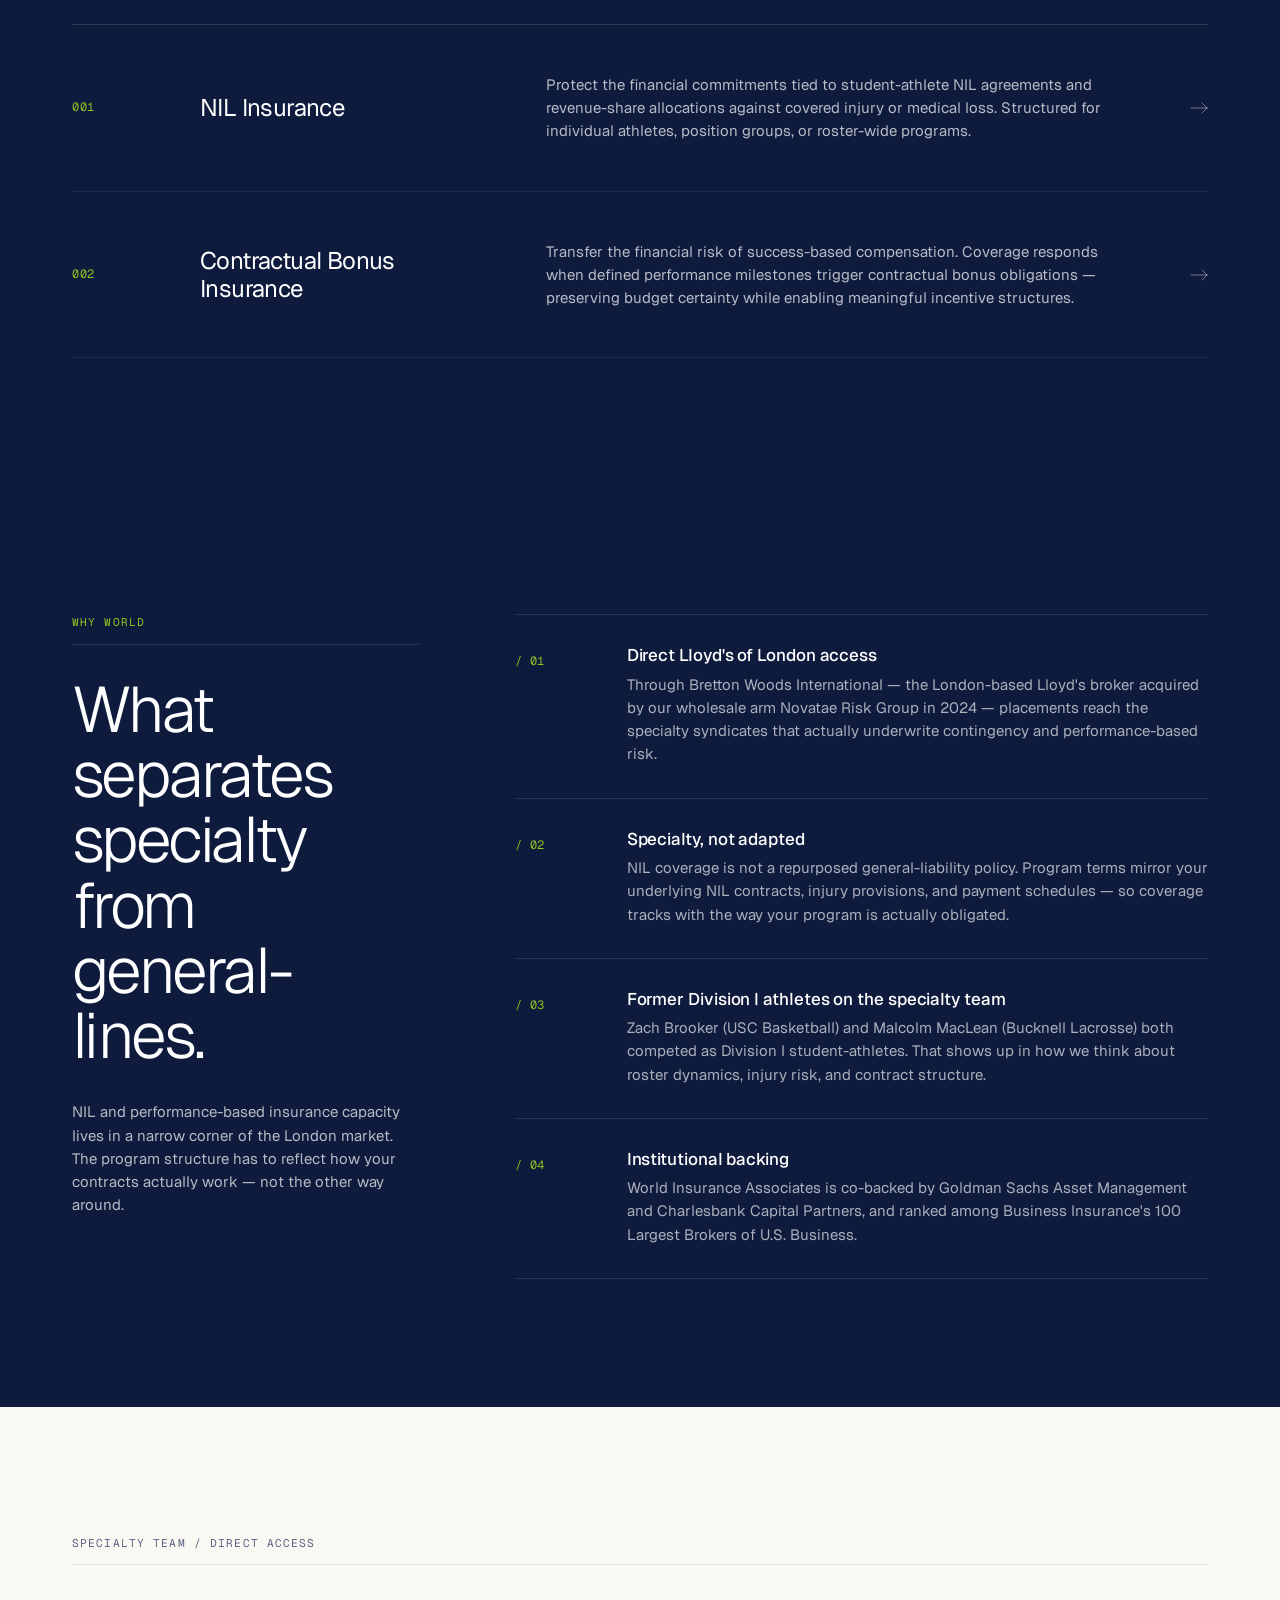
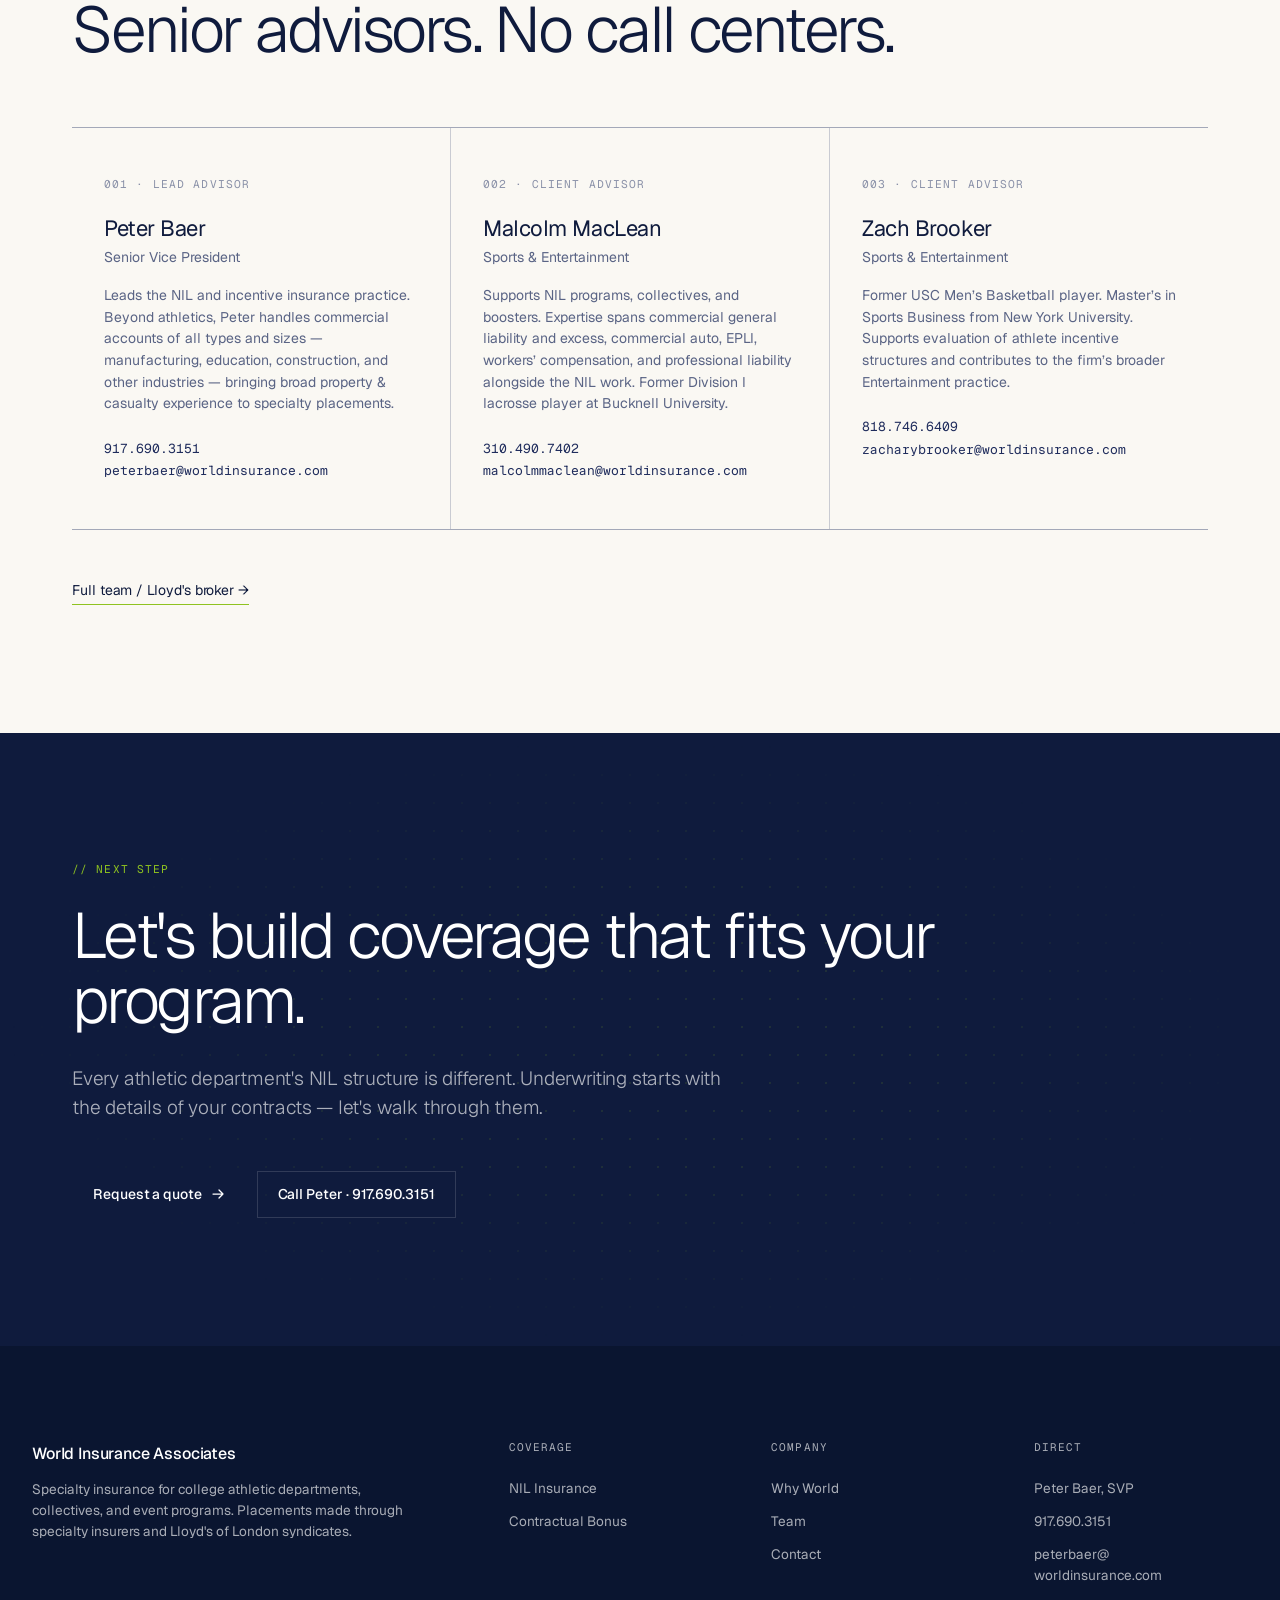
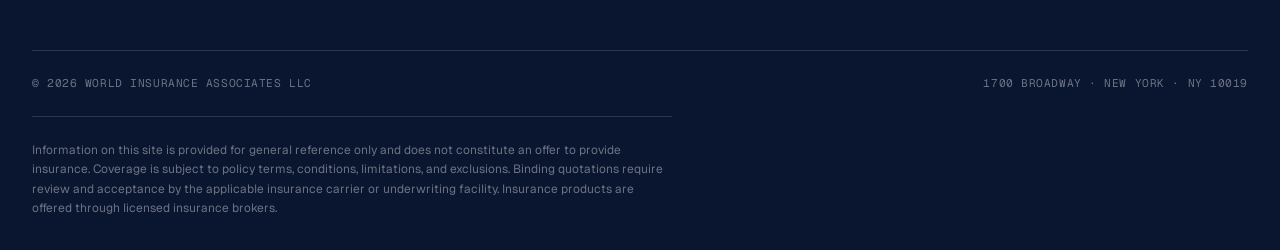
==== commit 8d089ec4: "Add files via upload" ====
--- a/index.html
+++ b/index.html
@@ -63,7 +63,7 @@
     "availableLanguage": "English",
     "areaServed": "US"
   },
-  "serviceType": ["NIL Insurance", "Contractual Bonus Insurance", "Prize Contest Insurance", "Specialty Athletic Insurance"],
+  "serviceType": ["NIL Insurance", "Contractual Bonus Insurance", "Specialty Athletic Insurance"],
   "areaServed": {
     "@type": "Country",
     "name": "United States"
@@ -100,11 +100,6 @@
             <span class="item-title">Contractual Bonus</span>
             <span class="item-desc">Performance-triggered compensation</span>
           </a>
-          <a href="prize-contest.html">
-            <div class="item-mono">003</div>
-            <span class="item-title">Hole-in-One &amp; Prize Contest</span>
-            <span class="item-desc">Event-specific prize coverage</span>
-          </a>
         </div>
       </div>
       <a href="why-world.html">Why World</a>
@@ -187,13 +182,6 @@
         <div class="p-num">002</div>
         <h3>Contractual Bonus Insurance</h3>
         <p>Transfer the financial risk of success-based compensation. Coverage responds when defined performance milestones trigger contractual bonus obligations — preserving budget certainty while enabling meaningful incentive structures.</p>
-        <svg class="arrow" viewBox="0 0 18 12" fill="none" xmlns="http://www.w3.org/2000/svg"><path d="M1 6H17M17 6L12 1M17 6L12 11" stroke="currentColor" stroke-width="1" stroke-linecap="round" stroke-linejoin="round"/></svg>
-      </a>
-
-      <a href="prize-contest.html" class="product-row">
-        <div class="p-num">003</div>
-        <h3>Hole-in-One &amp; Prize Contest Insurance</h3>
-        <p>Event-specific coverage for donor golf outings, fundraising galas, and promotional challenges. Offer meaningful prizes with defined cost certainty — limits available up to $1.25M.</p>
         <svg class="arrow" viewBox="0 0 18 12" fill="none" xmlns="http://www.w3.org/2000/svg"><path d="M1 6H17M17 6L12 1M17 6L12 11" stroke="currentColor" stroke-width="1" stroke-linecap="round" stroke-linejoin="round"/></svg>
       </a>
     </div>
@@ -324,7 +312,6 @@
         <ul>
           <li><a href="nil-insurance.html">NIL Insurance</a></li>
           <li><a href="contractual-bonus.html">Contractual Bonus</a></li>
-          <li><a href="prize-contest.html">Hole-in-One &amp; Prize</a></li>
         </ul>
       </div>
       <div>
